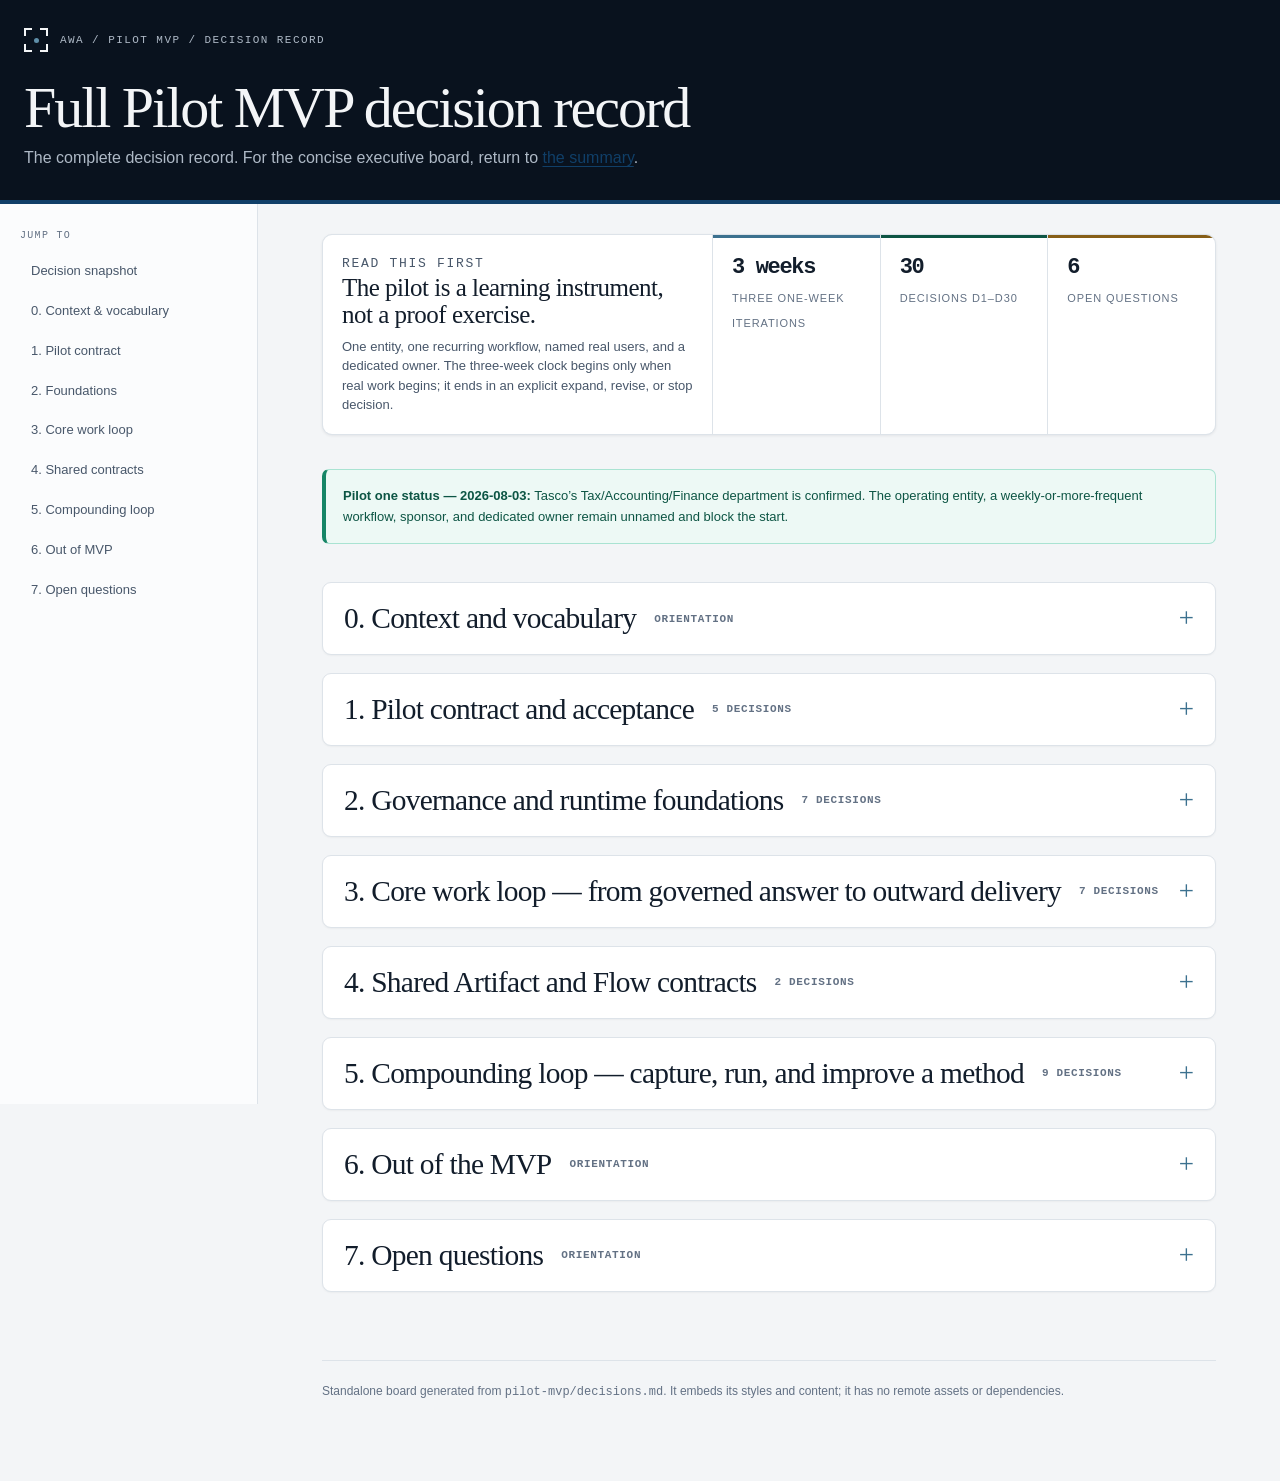
==== site/full-record.html @ fe796fd8 "docs(pilot-mvp): add executive decision board" ====
<!doctype html>
<html lang="en">
<head>
<meta charset="utf-8">
<meta name="viewport" content="width=device-width, initial-scale=1">
<meta name="description" content="Full AWA Pilot MVP decision record.">
<title>AWA — Full Pilot MVP decision record</title>
<style>
:root {
  --ink-25:#fbfcfd; --ink-50:#f3f5f7; --ink-100:#e9edf1; --ink-150:#dde3e9;
  --ink-300:#aeb9c6; --ink-400:#8391a2; --ink-500:#637184; --ink-600:#48576a;
  --ink-700:#334255; --ink-800:#202d3d; --ink-900:#121d2b; --ink-950:#09121e;
  --brand-700:#103f68; --brand-900:#082641; --iris-100:#dce8ef; --iris-500:#3c718f;
  --jade-50:#edf9f5; --jade-200:#a9e3d2; --jade-700:#0d5544;
  --gold-100:#f8ecc9; --gold-600:#875f18;
  --paper:#fff; --paper-line:#dfe5eb;
  --sans: Inter,-apple-system,BlinkMacSystemFont,"Segoe UI",Roboto,sans-serif;
  --serif: Newsreader,Georgia,serif; --mono:"IBM Plex Mono",ui-monospace,Menlo,monospace;
}
* { box-sizing:border-box; }
html { scroll-behavior:smooth; background:var(--ink-50); }
body { margin:0; color:var(--ink-800); background:var(--ink-50); font:15px/1.68 var(--sans); }
a { color:var(--brand-700); text-underline-offset:3px; }
a:focus-visible, summary:focus-visible { outline:3px solid var(--iris-500); outline-offset:3px; border-radius:3px; }
.shell { min-height:100vh; }
.masthead { background:var(--ink-950); color:var(--ink-50); padding:28px max(24px, calc((100vw - 1360px)/2)); border-bottom:4px solid var(--brand-700); }
.brandline { display:flex; align-items:center; gap:12px; color:var(--ink-300); font:11px/1 var(--mono); letter-spacing:.13em; text-transform:uppercase; }
.perimeter { width:24px; height:24px; position:relative; flex:none; background:linear-gradient(var(--ink-50),var(--ink-50)) 0 0/8px 2px no-repeat,linear-gradient(var(--ink-50),var(--ink-50)) 0 0/2px 8px no-repeat,linear-gradient(var(--ink-50),var(--ink-50)) 100% 0/8px 2px no-repeat,linear-gradient(var(--ink-50),var(--ink-50)) 100% 0/2px 8px no-repeat,linear-gradient(var(--ink-50),var(--ink-50)) 0 100%/8px 2px no-repeat,linear-gradient(var(--ink-50),var(--ink-50)) 0 100%/2px 8px no-repeat,linear-gradient(var(--ink-50),var(--ink-50)) 100% 100%/8px 2px no-repeat,linear-gradient(var(--ink-50),var(--ink-50)) 100% 100%/2px 8px no-repeat; }
.perimeter::after { content:""; position:absolute; width:5px; height:5px; border-radius:50%; background:#5f8fa9; left:9.5px; top:9.5px; }
.masthead h1 { max-width:900px; margin:26px 0 8px; font:400 clamp(32px,5vw,58px)/1.02 var(--serif); letter-spacing:-.035em; }
.masthead p { max-width:770px; margin:0; color:var(--ink-300); font-size:16px; }
.board { display:grid; grid-template-columns:258px minmax(0,1fr); max-width:1360px; margin:0 auto; }
.nav { position:sticky; top:0; align-self:start; height:100vh; overflow:auto; padding:25px 20px 40px; border-right:1px solid var(--ink-150); background:var(--ink-25); }
.nav-label, .eyebrow { margin:0 0 10px; color:var(--ink-500); font:10px/1.3 var(--mono); letter-spacing:.13em; text-transform:uppercase; }
.nav a { display:block; padding:8px 9px; margin:2px 0; border-left:2px solid transparent; color:var(--ink-600); font-size:13px; text-decoration:none; }
.nav a:hover { color:var(--brand-700); background:var(--iris-100); border-left-color:var(--iris-500); }
.content { min-width:0; padding:30px clamp(22px,5vw,72px) 80px; }
.snapshot { display:grid; grid-template-columns:1.4fr repeat(3,minmax(120px,.6fr)); gap:1px; margin:0 0 34px; overflow:hidden; border:1px solid var(--ink-150); background:var(--ink-150); border-radius:10px; box-shadow:0 1px 3px rgba(9,18,30,.07); }
.snapshot > div { min-width:0; padding:19px; background:var(--paper); }
.snapshot h2 { margin:0 0 8px; color:var(--ink-900); font:400 25px/1.1 var(--serif); letter-spacing:-.02em; }
.snapshot p { margin:0; font-size:13px; line-height:1.5; color:var(--ink-600); }
.metric { border-top:3px solid var(--iris-500); }
.metric:nth-child(3) { border-top-color:var(--jade-700); }
.metric:nth-child(4) { border-top-color:var(--gold-600); }
.metric strong { display:block; margin-bottom:5px; color:var(--ink-900); font:600 22px/1 var(--mono); letter-spacing:-.06em; }
.metric span { font-size:11px; color:var(--ink-500); text-transform:uppercase; letter-spacing:.08em; }
.notice { margin:0 0 38px; padding:15px 17px; border:1px solid var(--jade-200); border-left:4px solid #168566; border-radius:7px; background:var(--jade-50); color:var(--jade-700); font-size:13px; }
.notice strong { font-weight:700; }
.source { max-width:1000px; }
.source > h1 { display:none; }
.source h2 { scroll-margin-top:24px; margin:58px 0 20px; padding-bottom:10px; border-bottom:1px solid var(--ink-150); color:var(--ink-900); font:400 clamp(26px,3.2vw,38px)/1.12 var(--serif); letter-spacing:-.025em; }
.record-section { margin:18px 0; border:1px solid var(--ink-150); border-radius:9px; background:var(--paper); box-shadow:0 1px 2px rgba(9,18,30,.04); }
.record-section > summary { display:flex; align-items:center; gap:18px; padding:19px 21px; cursor:pointer; list-style:none; }
.record-section > summary::-webkit-details-marker { display:none; }
.record-section > summary::after { content:'+'; margin-left:auto; color:var(--iris-500); font:400 27px/1 var(--serif); }
.record-section[open] > summary { border-bottom:1px solid var(--ink-150); background:var(--ink-50); }
.record-section[open] > summary::after { content:'−'; }
.record-section > summary h2 { margin:0; padding:0; border:0; font-size:clamp(22px,2.3vw,30px); }
.section-count { flex:none; color:var(--ink-500); font:600 11px/1.3 var(--mono); letter-spacing:.06em; text-transform:uppercase; }
.record-section-body { padding:0 22px 26px; }
.source h3 { scroll-margin-top:24px; margin:42px 0 13px; color:var(--ink-900); font:600 19px/1.27 var(--sans); letter-spacing:-.015em; }
.source h4 { margin:30px 0 10px; color:var(--ink-700); font:600 15px/1.3 var(--sans); }
.source p { max-width:82ch; margin:0 0 17px; }
.source strong { color:var(--ink-900); }
.source em { color:var(--ink-600); }
.source ul, .source ol { max-width:84ch; margin:0 0 20px; padding-left:25px; }
.source li { margin:7px 0; padding-left:3px; }
.source blockquote { max-width:82ch; margin:22px 0; padding:3px 0 3px 19px; border-left:3px solid var(--iris-500); color:var(--ink-600); }
.table-wrap { overflow-x:auto; margin:24px 0 28px; border:1px solid var(--paper-line); border-radius:8px; background:var(--paper); box-shadow:0 1px 2px rgba(9,18,30,.05); }
table { width:100%; min-width:620px; border-collapse:collapse; font-size:13px; line-height:1.45; }
th, td { padding:11px 13px; vertical-align:top; text-align:left; border-bottom:1px solid var(--ink-150); }
th { position:sticky; top:0; background:var(--ink-50); color:var(--ink-700); font:600 10px/1.3 var(--mono); letter-spacing:.06em; text-transform:uppercase; }
tr:last-child td { border-bottom:0; }
td:first-child { color:var(--ink-900); font-weight:600; }
hr { border:0; border-top:1px solid var(--ink-150); margin:42px 0; }
.source code { padding:.1em .32em; border-radius:3px; background:var(--ink-100); color:var(--ink-800); font:.88em var(--mono); }
.source pre { overflow:auto; padding:14px; border-radius:7px; background:var(--ink-900); color:var(--ink-50); }
.source pre code { padding:0; background:transparent; color:inherit; }
footer { max-width:1000px; margin-top:68px; padding-top:20px; border-top:1px solid var(--ink-150); color:var(--ink-500); font-size:12px; }
@media (max-width: 900px) { .board { display:block; } .nav { position:static; height:auto; padding:16px max(22px,5vw); border-right:0; border-bottom:1px solid var(--ink-150); display:flex; overflow-x:auto; gap:4px; } .nav-label { display:none; } .nav a { white-space:nowrap; flex:none; border-left:0; border-bottom:2px solid transparent; } .nav a:hover { border-left-color:transparent; border-bottom-color:var(--iris-500); } .snapshot { grid-template-columns:1fr 1fr; } .snapshot > div:first-child { grid-column:1/-1; } }
@media (max-width: 560px) { body { font-size:14px; } .masthead { padding-top:20px; padding-bottom:24px; } .masthead p { font-size:14px; } .content { padding-top:22px; } .snapshot { display:block; } .snapshot > div { border-bottom:1px solid var(--ink-150); } .snapshot > div:last-child { border-bottom:0; } table { font-size:12px; } th,td { padding:9px 10px; } }
@media print { body { background:#fff; } .masthead { background:#fff; color:var(--ink-900); border-bottom:1px solid var(--ink-300); } .masthead p,.brandline { color:var(--ink-600); } .perimeter { filter:invert(1); } .nav { display:none; } .board { display:block; } .content { padding:20px 0; } .snapshot { break-inside:avoid; } .record-section { border:0; box-shadow:none; } .record-section > summary { padding:0; } .record-section > summary::after { display:none; } .record-section-body { padding:0; } .source h2 { break-after:avoid; } .source h3 { break-after:avoid; } .table-wrap { overflow:visible; } }
</style>
</head>
<body>
<div class="shell">
<header class="masthead">
  <div class="brandline"><span class="perimeter" aria-hidden="true"></span> AWA / pilot MVP / decision record</div>
  <h1>Full Pilot MVP decision record</h1>
  <p>The complete decision record. For the concise executive board, return to <a href="index.html">the summary</a>.</p>
</header>
<div class="board">
<nav class="nav" aria-label="Decision record sections">
  <p class="nav-label">Jump to</p>
  <a href="#snapshot">Decision snapshot</a>
  <a href="#0-context-and-vocabulary">0. Context &amp; vocabulary</a>
  <a href="#1-pilot-contract-and-acceptance">1. Pilot contract</a>
  <a href="#2-governance-and-runtime-foundations">2. Foundations</a>
  <a href="#3-core-work-loop--from-governed-answer-to-outward-delivery">3. Core work loop</a>
  <a href="#4-shared-artifact-and-flow-contracts">4. Shared contracts</a>
  <a href="#5-compounding-loop--capture-run-and-improve-a-method">5. Compounding loop</a>
  <a href="#6-out-of-the-mvp">6. Out of MVP</a>
  <a href="#7-open-questions">7. Open questions</a>
</nav>
<main class="content">
  <section id="snapshot" aria-labelledby="snapshot-title">
    <div class="snapshot">
      <div><p class="eyebrow">Read this first</p><h2 id="snapshot-title">The pilot is a learning instrument, not a proof exercise.</h2><p>One entity, one recurring workflow, named real users, and a dedicated owner. The three-week clock begins only when real work begins; it ends in an explicit expand, revise, or stop decision.</p></div>
      <div class="metric"><strong>3 weeks</strong><span>Three one-week iterations</span></div>
      <div class="metric"><strong>30</strong><span>Decisions D1–D30</span></div>
      <div class="metric"><strong>6</strong><span>Open questions</span></div>
    </div>
    <aside class="notice"><strong>Pilot one status — 2026-08-03:</strong> Tasco’s Tax/Accounting/Finance department is confirmed. The operating entity, a weekly-or-more-frequent workflow, sponsor, and dedicated owner remain unnamed and block the start.</aside>
  </section>
  <article class="source">
<h1 id="pilot-mvp--decisions">Pilot MVP — decisions</h1>
<h2 id="0-context-and-vocabulary">0. Context and vocabulary</h2>
<h3 id="01-context">0.1 Context</h3>
<p><strong>Document role.</strong> The single authority for AWA's pilot MVP: what was chosen, why, and what is still open. Specs, user stories, and prospect-facing material are written from it; it cites nothing outside itself. A spec that contradicts a decision is wrong, and a decision the team stops following is edited rather than left standing.</p>
<p><strong>Decision order.</strong> Decisions run from broad pilot constraints toward downstream product choices, and earlier ones generally constrain later ones. Numbering does not make any active decision optional or resolve a conflict. Decisions state behaviour, not implementation. This is a decision record, not a delivery plan.</p>
<p><strong>Standing constraint.</strong> Pilot one is confirmed as of 2026-08-03: Tasco, in the Tax/Accounting/Finance department. Pilots two and three are not. Every decision here must still hold <strong>regardless of which pilot lands</strong>, so a choice that only makes sense for one sponsor does not belong. Where pilot one's confirmed shape now bears on a decision, that decision records it under a dated <strong>Pilot one</strong> note and says what remains unnamed. Three things are unnamed and block the start: the operating entity inside Tasco (D8), the workflow (D2), and the sponsor and dedicated owner.</p>
<p><strong>Business context.</strong> A company's know-how layer is the accumulated method that makes a recurring job come out right, and it leaves when the person leaves. AWA captures that method inside the customer's own governed material and keeps it theirs. This is not a data-residency product. Retrieval is the lower bar to clear; captured flows are the ongoing objective. A pilot that proves retrieval but captures no method has demonstrated a search box.</p>
<p><strong>Engineering context.</strong> The pilot MVP is a <strong>rebuild</strong>. The current FastAPI application stays as the stable demo surface for sales, and what exists in it is neither a constraint on these decisions nor a credit against them: present there does not make it done here, absent there does not make it expensive here.</p>
<p><strong>Why rebuild rather than increment.</strong> The repository state behind the demo is too disordered to serve as the source of truth for delivery, and the demo showed a roughly seventy-second unexplained pause, application and database both awake, that was never diagnosed. Neither argues against building a governed, concurrent, multi-user system. Both argue against building it on a foundation nobody can reason about.</p>
<p><strong>How the pieces relate.</strong></p>
<ul>
<li>A pilot is the smallest thing that produces a real decision: one entity, one recurring workflow, one dedicated owner. Deliberately not a group-wide rollout.</li>
<li>Access provisioning, sandbox setup, and corpus loading are <strong>pre-pilot</strong>. The clock starts when a real user does real work, not when the environment is ready.</li>
<li>Demo and pilot run the same product. There is no customer-specific build, so what a pilot user asks for decides the roadmap rather than forking the code.</li>
<li>A pilot's evidence is what the users did and said, not a screenshot, a test pass, or a delivery tally.</li>
<li>At most three early pilots at once: two in Vietnam, ideally one elsewhere in Southeast Asia. The three-person team stays directly involved in each, so the cap is attention, not demand.</li>
</ul>
<h3 id="02-vocabulary">0.2 Vocabulary</h3>
<p>These entries fix the words and the boundaries between them. Where a term has a decision of its own, the decision carries the detail and is cited here rather than restated.</p>
<p><strong>Pilot</strong>: A bounded engagement in which named real users at a customer do their <strong>own recurring work</strong> on <strong>their own documents</strong> and return structured feedback. It begins only when all four entry conditions hold at once, and ends on a stated date with an explicit expand, revise, or stop decision. A pilot is a learning instrument first: it establishes how these users actually work, which capabilities matter, and whether the partner is worth continuing with. Producing a favourable result is not its purpose. <em>Avoid</em>: trial, proof of concept, evaluation, rollout, deployment, engagement</p>
<p><strong>Demo</strong>: Anything shown over a seeded synthetic corpus with pre-assigned classifications and prepared personas, whether presented live, recorded as video, or clicked through. A demo proves implemented behaviour. It cannot establish adoption, task completion, or fitness, because none of its data, users, or work is real. <em>Avoid</em>: live pilot, pilot demo, mini-pilot, trial run</p>
<p><strong>The four entry conditions</strong>: The gates that separate a demo from a pilot. Each is binary, and a pilot that is missing one is a demo being called a pilot.</p>
<ol type="1">
<li><strong>Real users</strong> — named individuals who already do the work, not evaluators, not IT, not a procurement committee.</li>
<li><strong>Real documents</strong> — the customer's own material. Curated and read-only still counts as real. Synthetic does not.</li>
<li><strong>Real work</strong> — a job the user was already going to do this week and is accountable for, not an exercise invented to test the product.</li>
<li><strong>A feedback loop</strong> — an agreed channel and cadence by which what the users do returns to the team and changes the product. <em>Avoid</em>: treating access provisioning, a sandbox, or a signed document as the start of the pilot</li>
</ol>
<p><strong>Dedicated owner</strong>: One named person at the customer who is our interface for the pilot and coordinates their side. The pilot does not start without one. Whatever internal authority they need to approve documents, users, and deployment is theirs to arrange, and is not modelled in the product. <em>Avoid</em>: an assumed remit, a contact who cannot convene the users, authority inferred from a title</p>
<p><strong>Exit decision</strong>: A stated expand, revise, or stop decision made on the pilot's final day, on the evidence the pilot produced. The end date is fixed before the start date. A pilot without a scheduled exit decision becomes an indefinite evaluation. <em>Avoid</em>: rolling engagement, open-ended evaluation, extension by default, "let's see how it goes"</p>
<p><strong>Baseline</strong>: Three to five completed real examples of the chosen workflow, reviewed before the pilot starts. It exists so improvement is measured against what the team actually did last month, rather than against an estimate made after the fact. <em>Avoid</em>: a projected saving, a business case, a benchmark, a stated return</p>
<p><strong>Iteration</strong>: One of the three one-week cycles inside the fixed three-week pilot window: real use, then feedback collection, then a product change shipped into the live pilot. The product inside it is expected to change (D1). <em>Avoid</em>: sprint, phase, milestone, release train</p>
<p><strong>Pre-pilot onboarding</strong>: Everything AWA does before the clock starts: user interviews, corpus collection, document ingestion, and permission scoping. It is operated by the AWA team by hand, not by the customer through a console. It is deliberately unscalable, and it exists so the first pilot users never meet an administrator surface (D6). <em>Avoid</em>: setup phase, implementation, configuration, self-service onboarding</p>
<p><strong>Artifact</strong>: A document the product produced and one user owns: promoted from a chat answer or produced by a Flow run, then edited directly. It is the unit shared, exported, and delivered. Its editing, sharing, and versioning contracts are D15, D20, and D21. <em>Avoid</em>: output, deliverable, report, file, document</p>
<p><strong>Flow</strong>: A saved method created from a chat session that already produced acceptable work. The user improves it by attaching instructions to fixed phases rather than authoring a workflow. It runs in the background, re-retrieves against the invoker's current access on every run, and produces an Artifact (D23, D24, D28). <em>Avoid</em>: workflow, automation, template, pipeline, playbook</p>
<p><strong>Phase spine</strong>: The four phases every run renders as: Gather, Reason, Produce, Check. They are fixed by the product and identical for every Flow. The sub-actions inside a phase vary run to run and are display only. Instructions attach to phases, never to sub-actions (D25). <em>Avoid</em>: step, node, stage, task, DAG</p>
<p><strong>Personal space</strong>: A per-user area where a pilot user keeps documents they brought themselves. It is the one place in the product where a user adds material without an administrator or assigns a classification, and its contents are owner-only and unshareable (D7). Artifacts do not live here: personal is a document classification, and an Artifact is a separate object with its own lifecycle. <em>Avoid</em>: private folder, my drive, workspace, sandbox, personal knowledge base</p>
<p><strong>Outward delivery</strong>: Taking a finished Artifact out of AWA to a recipient who is not an AWA user. AWA renders a file and the user delivers it (D13). It exists because the output of a real recurring job is owed to somebody outside the pilot cohort, and a user who cannot send it will screenshot it. It is in pilot scope and was explicitly <strong>not</strong> in demo scope. <strong>Export</strong> is the narrower word for the act AWA performs and records: rendering the file, and the record naming user, Artifact, version, time, and source classifications (D4, D13). Outward delivery is the whole move, including the part AWA cannot see. <em>Avoid</em>: download, sync, integration, publish</p>
<p><strong>Rendered citation</strong>: What an inline citation becomes when it leaves AWA and can no longer be clicked: the marker stays beside the claim and a source list names each document and its printed locator (D18). A live link back into AWA is not an option, because the recipient has no account and a dead link reads worse than no link. <em>Avoid</em>: link back to AWA, "see AWA for sources", footnote-free export, source-count summary</p>
<p><strong>AWA-operated permission scoping</strong>: AWA interviews users, collects and ingests the corpus, and proposes each document's classification and owning department for pilots one through three; the customer approves the per-document proposal before first sign-in (D6). This keeps onboarding from waiting on a customer-authored policy while leaving the consequence of a wrong entitlement with an explicit customer-approved decision. <em>Avoid</em>: inherited permissions, mirrored file-share ACLs, customer-authored policy (not yet true), self-serve classification</p>
<h2 id="1-pilot-contract-and-acceptance">1. Pilot contract and acceptance</h2>
<h3 id="d1-fixed-three-week-window-three-one-week-iterations-mutable-product">D1. Fixed three-week window, three one-week iterations, mutable product</h3>
<p>The window and the exit decision are fixed before the start. The product inside the window is not. Each week is real use, then feedback, then a shipped change.</p>
<p><strong>Why:</strong> A fixed end date is what forces a decision. A frozen product wastes the only thing a first pilot uniquely produces, which is watching a real user hit a wall while there is still time to fix it. Three iterations rather than two gives a change shipped in week one a chance to be judged in week three.</p>
<p><strong>Consequences, each of which is a day-one requirement:</strong></p>
<ul>
<li>Deployment must not disrupt a live user. No data loss, no forced re-login, no broken in-flight Artifact or Flow. We ship into a live pilot at least twice.</li>
<li>Work created in week one must still open in week three, across schema changes.</li>
<li>The baseline is captured before the clock starts. A mutable product makes it impossible to reconstruct afterwards what a user was reacting to.</li>
<li>What an Artifact is, what a Flow is, and what a citation points at are frozen for the window. How they look and how well they work are not. Changing the contract mid-pilot invalidates the user's accumulated work and the pilot's own evidence.</li>
</ul>
<h3 id="d2-the-chosen-workflow-must-run-weekly-or-more-often">D2. The chosen workflow must run weekly or more often</h3>
<p>The window can only observe what completes inside it. Three one-week iterations observe three cycles of a weekly job and zero complete cycles of a monthly or quarterly one. This is a selection rule that binds before a customer is named, so it belongs to the pilot definition rather than to any customer.</p>
<p><strong>Consequence:</strong> The worked examples used so far are a quarterly revenue snapshot and a quarterly variance summary. Neither can be the pilot workflow. Candidate qualification must ask for cadence early, and a prospect whose only recurring pain is quarterly is not a first pilot.</p>
<p><strong>Pilot one (2026-08-03).</strong> The department is confirmed and the workflow is not. Choosing one that runs weekly or more often is a blocking pre-pilot item, and it is the live risk in a Tax/Accounting/Finance department, where the headline cycles are monthly close and quarterly filing. Either completes zero times inside a three-week window. Weekly candidates worth testing first are a cash position, an AR or AP aging review, and a payment run. If no weekly workflow exists in this department, the choice is a different workflow or a different first cohort, not a longer window (D1).</p>
<h3 id="d3-the-cohort-is-hierarchical-one-executive-over-at-least-two-peer-units-each-with-a-manager-and-workers">D3. The cohort is hierarchical: one executive over at least two peer units, each with a manager and workers</h3>
<p>Everyone in the cohort does real work, so everyone is a producer. The executive sees activity and shared or exported Flows and Artifacts across the whole cohort, but never private drafts or personal uploads. A manager has the same oversight only within their own unit. Two peer units is the minimum, not a target (D9).</p>
<p><strong>Pilot one (2026-08-03).</strong> The cohort sits inside one department, Tax/Accounting/Finance, which contains three teams. Those teams are the peer units, so the product's departmental axis binds on a team here rather than on the department above them (D10). The intended size is roughly nine to ten people: one executive, plus a manager and two or three workers per team. The exact roster, and which person holds the executive level, are fixed during pre-pilot onboarding (D6).</p>
<p><strong>Why the cohort is hierarchical rather than flat:</strong></p>
<ul>
<li><strong>More than one peer unit is load-bearing.</strong> A single-unit cohort gives everyone identical entitlement. No perimeter ever differs between two people, no query resolves differently, and the pilot produces zero evidence about the differentiator. Three teams make the permission boundary an observed fact rather than an untested configuration.</li>
<li><strong>Hierarchy is the actual argument.</strong> The pitch is that long governance chains turn a question into a queue. A cohort with an executive, managers, and workers is the structure that claim is about.</li>
<li><strong>The cohort contains its own readers.</strong> Every loop ends with someone else reading the output. Managers and the executive receive as well as produce, so that half of the loop is real rather than simulated.</li>
<li><strong>The executive is the exit decision.</strong> A sponsor who watched it work firsthand decides on evidence rather than on a report about evidence.</li>
</ul>
<p><strong>Costs to accept, not overlook:</strong> interviewing every producer during each of the three one-week iterations is roughly five hours plus synthesis every week for a three-person team. AWA also hand-onboards every person and their documents before the pilot. Two or three workers per unit rather than four is what keeps this tight (D1, D6).</p>
<p><strong>Actors for user stories:</strong> the product models workers, managers, and executives as the cohort's three levels. Their level and department determine retrieval and oversight scope (D10).</p>
<h3 id="d4-the-exit-decision-rests-on-task-completion-effort-to-export-as-a-trend-and-disclosure-incidents">D4. The exit decision rests on task completion, effort-to-export as a trend, and disclosure incidents</h3>
<p><strong>Task completion is the primary measure.</strong> Did the user finish their real recurring job inside AWA? Binary, per cycle, per person, and unambiguous. One observation per producer per cycle, so a cohort of nine or ten over three cycles yields twenty-seven to thirty observations (D3).</p>
<p><strong>Effort-to-export is the quality measure, and it is read as a trend.</strong> Time invested in chat and in correcting a Flow is expected and healthy. What must shrink is the work between generation and sending: manual editing and rerunning. The product can turn one user correction into a candidate phase instruction, but adopts it only after the user confirms it (D27). If that capture works, cycle one shows heavy editing while the user teaches the Flow and cycle three shows almost none. The criterion is whether that time declines across cycles one, two, and three. Flat means a one-shot generator; declining is the compounding claim, measured. Averaging across the window hides the only thing worth seeing.</p>
<p><strong>Export is the satisfaction signal.</strong> A costly, voluntary act in which the user puts their name on the output and sends it outside the cohort. It beats any survey question. Counted per completed cycle rather than raw, since job frequency varies by person and work that legitimately stays inside the cohort never exports.</p>
<p><strong>A wrong disclosure is raised and debugged, not an automatic stop.</strong> Any instance where a user saw material their perimeter should not have returned is investigated immediately, its cause identified, and the finding carried into the exit decision. It ranks engineering priority above everything else. A scoping error in the classification that AWA proposed and the customer approved, and an enforcement failure against that approved classification, are different findings. Only the second is evidence about the product's authorization behavior (D6). A disclosure is only detectable if a human notices and has somewhere to say so, so the product owes users a way to report one. Without that channel, zero disclosures is the absence of evidence rather than evidence.</p>
<p><strong>Two distinctions the raw numbers get wrong:</strong></p>
<ul>
<li>A rerun <em>after an instruction was attached</em> is the product learning. A rerun with <strong>no change</strong> is the user hoping for better luck, and only that second kind is a failure signal.</li>
<li>Editing because the output was wrong is a failure. Editing to add judgement only the human holds is correct behaviour. Driving edits to zero would mean replacing judgement rather than supporting it.</li>
</ul>
<p><strong>Not measured: a time-saving percentage.</strong> Self-reported timings over three cycles against a mutable product with an observed cohort are noise dressed as data, and a soft number a CFO can challenge makes everything beside it look soft. What the pilot produces is a decision with evidence behind it, not a business case. The baseline supports a qualitative comparison, not a percentage.</p>
<p><strong>What these measures require the product to record:</strong> Artifact content at generation and at export, so the two can be diffed; timestamps for generation, each edit session, and export; which Flow version ran and whether its instructions changed since the previous run; an export that is distinguishable from a share; and an export record naming the user, Artifact and version, time, and source classifications (D13).</p>
<h3 id="d5-two-stacked-loops-the-core-work-loop-must-clear-the-compounding-loop-must-work-at-least-partially">D5. Two stacked loops: the core work loop must clear; the compounding loop must work at least partially</h3>
<p><strong>The core work loop:</strong> ask in chat, get a cited answer, promote it to an Artifact, edit it, export it. No Flow involved. A user can complete their whole weekly job this way on day one. This is the lower bar and it has to be cleared.</p>
<p>The core work loop's day-one acceptance bar includes permission-governed retrieval rather than treating authorization as a feature layered on later. Permission handling is both the differentiator and the enterprise adoption gate, so strong retrieval without working authorization cannot support enterprise work at all. Every retrieval must apply the user's level and department against the document's classification and owning department; that matrix is not tradeable (D10).</p>
<p><strong>The compounding loop:</strong> notice the repetition, save that chat as a Flow, run it in the background, attach instructions where it was wrong, get a better run next time. It must work at least partially within the window.</p>
<p><strong>Why the core work loop must precede the compounding loop:</strong> nobody saves a method before doing the job once and having it work. A Flow can be created only from a chat session that already produced acceptable work, so the working chat session is a precondition for the entire compounding loop (D28).</p>
<p><strong>Why the loop order matches the evidence design:</strong> the pilot measures whether editing and rerunning between Artifact generation and outward delivery decline across three cycles (D4). Cycle one is expected to be mostly the core work loop, with heavy editing. Cycle two is where a Flow gets saved. By cycle three the Flow carries most of it and editing drops. The declining curve <em>is</em> the user moving from the core work loop into the compounding loop. A shaky core work loop means cycle one fails and there is never a cycle three.</p>
<p>Build the core work loop before the compounding loop.</p>
<h2 id="2-governance-and-runtime-foundations">2. Governance and runtime foundations</h2>
<h3 id="d6-awa-operates-ingestion-and-permission-scoping-by-hand-during-pre-pilot-onboarding">D6. AWA operates ingestion and permission scoping by hand during pre-pilot onboarding</h3>
<p>Users are interviewed first, then onboarded manually. The AWA team collects the corpus, ingests it, and proposes classification and department attribution. The customer approves the proposal before the first sign-in.</p>
<p><strong>Why:</strong> AWA-operated ingestion and permission scoping removes the largest onboarding blocker, which is a customer writing a classification policy before they have seen any value. Manual onboarding also lets the team learn what the classification rules need to be, which cannot be learned from a synthetic corpus.</p>
<p><strong>Consequences:</strong></p>
<ul>
<li>No customer-facing administrator console is required in the pilot MVP. Ingestion and classification are operated by the AWA team through internal means the pilot users never see.</li>
<li><strong>Approval is a checkable artifact.</strong> The customer signs off a per-document classification and owning-department list before the first sign-in. AWA proposes, the customer approves, and a wrong entitlement is then traceable to an approved decision rather than to an AWA guess. It costs onboarding time, and it makes a reported disclosure traceable to either approved scoping or product enforcement rather than leaving its cause to argument (D4).</li>
<li><strong>The customer-authorship differentiator is not live in pilots one through three.</strong> AWA's stated differentiator is entitling on a classification the customer authors, inheriting nothing. Here AWA authors it. The differentiator stays true of the product and is not true of these pilots. Do not present AWA-operated scoping as the permanent operating model, and do not claim customer authorship as a live differentiator until a customer has authored one.</li>
<li>AWA-operated ingestion and classification does not scale past pilot three, and that is accepted rather than overlooked.</li>
</ul>
<h3 id="d7-a-user-may-upload-documents-into-a-personal-space-and-nowhere-else">D7. A user may upload documents into a personal space, and nowhere else</h3>
<p>Uploaded documents are retrievable only by the uploader. They never enter the shared perimeter, and the user never assigns a classification.</p>
<p><strong>Why:</strong> The recurring job usually involves a file the user has in hand that is not in the curated corpus. Without it the pilot measures half a loop and cannot explain why. Letting a user publish into the shared corpus would reverse AWA-operated, customer-approved permission scoping and put entitlement authorship back in the uploader's hands (D6).</p>
<p><strong>Consequences:</strong></p>
<ul>
<li>Personal is a distinct classification. Material carrying it is retrievable by its owner alone and is never eligible for the administrator ingestion path.</li>
<li><strong>A personal document cannot be shared.</strong> Owner-alone access is absolute, and no role or level reaches it. The user may instead share an <em>Artifact</em> derived from that material with a named person, granting view or edit while leaving comment and copy available (D17, D20). Sharing the source would let the uploader make a classification decision, which AWA-operated scoping exists to prevent (D6).</li>
<li>File format support becomes a real requirement: native-text PDF, DOCX, XLSX, TXT and Markdown.</li>
<li><strong>No OCR of scanned documents at MVP.</strong> Scanned material is identified and excluded during pre-pilot onboarding, where it can be seen coming, rather than failing in front of a user in week two. The honest position is that the gap is ingesting Vietnamese paperwork, not understanding Vietnamese.</li>
</ul>
<h3 id="d8-one-deployment-and-one-database-per-pilot-customer">D8. One deployment and one database per pilot customer</h3>
<p>Isolation is an infrastructure property, not a code property. Up to three concurrent pilots means up to three instances of the same image.</p>
<p><strong>Why:</strong> Isolating each customer in a separate deployment and database gives a security reviewer a one-sentence answer instead of an audit of every query, and makes per-customer deployment location literally true rather than a claim to walk back. The infrastructure boundary also subtracts a whole category of requirement from the MVP: no org-scoping on every query, no cross-tenant leak tests, no tenant-aware caching. The prior build modelled tenant separation in code and never ran it with more than one tenant; designed and unproven is not working, and an infrastructure boundary needs no proof.</p>
<p><strong>Consequences:</strong></p>
<ul>
<li>The organization identifier stays in the model even though it is not the isolation boundary. Threading tenancy in afterwards is the expensive version, and a customer with two entities in one deployment will need it.</li>
<li>A deploy script must reach every live instance because the mutable three-week pilot ships at least two changes without disrupting users or their work (D1).</li>
<li><strong>One shared product does not mean one shared deployment.</strong> The scale argument is that there is no customer-specific <em>version</em>. Same image, same interface, different instance. Expect this to be conflated and state it explicitly in prospect-facing material.</li>
<li><strong>A stated limit.</strong> One entity per deployment means the pilot demonstrates the departmental and level axes of governance, not the multi-entity one. Do not claim pilot evidence for the group-wide story. Pilot one is confirmed with Tasco, but the operating entity inside Tasco is not yet named, and naming it is what fixes the deployment boundary (2026-08-03).</li>
</ul>
<p><strong>What any substrate has to carry.</strong> The host, database, model provider, and storage remain open, but the isolation and operating outcomes do not. Any substrate must provide a separate instance and database per customer, a deploy that reaches every live instance, sessions that survive that deploy, and a deployment region that can be named per customer. Per-customer location must remain a literal property rather than a claim to walk back.</p>
<h3 id="d9-oversight-sees-activity-and-shared-work-never-private-drafts-or-personal-uploads">D9. Oversight sees activity and shared work, never private drafts or personal uploads</h3>
<p>Whoever holds oversight can see who ran what and how often, every Artifact and Flow that was shared or exported, and the access and export record. Unshared drafts and personal-space uploads are not visible to anyone but their owner. <strong>Users are told this on day one.</strong></p>
<p>Oversight follows the role hierarchy: a manager sees activity and shared or exported work for their own department, while the executive sees the same information organization-wide. Neither level can see unshared drafts or personal uploads (D10).</p>
<p><strong>Why:</strong> The three things a sponsor needs in three weeks are whether anyone is using it, whether the output is any good, and whether anything is leaking. Activity answers the first, shared work the second, the export record the third. None of them requires reading a half-finished draft.</p>
<p><strong>Why the exclusion is not squeamishness:</strong> personal space lets a user bring a working file without assigning a classification, while keeping that source owner-only and unshareable (D7). If an executive reads that space, the personal space is a lie, users keep the messy file on their desktop, half the job happens outside AWA, and the pilot loses the observation it exists for. People do not experiment honestly under observation, and a pilot is a learning instrument first.</p>
<p><strong>Why AWA states the boundary rather than leaving it implicit:</strong> discovering covert observation in week two ends the pilot's credibility and probably the relationship. It is a scripted disclosure during manual pre-pilot onboarding, not a product surface (D6).</p>
<h3 id="d10-three-roles-worker-manager-executive-oversight-scope-widens-with-level">D10. Three roles: worker, manager, executive. Oversight scope widens with level</h3>
<p>Every user carries a <strong>department</strong>. Their <strong>role</strong> determines two things and nothing else: how far their view of other people's shared work reaches, and whether they may read restricted material.</p>
<p><strong>Entitlement is a matrix, not a ladder.</strong> A document carries a <strong>classification</strong> and an <strong>owning department</strong>. A user carries a <strong>level</strong> and a <strong>department</strong>. Access is the intersection of the two.</p>
<p><strong>"Department" is the product's name for the customer's smallest owning unit, whatever the customer calls it.</strong> At pilot one that unit is a team inside the Tax/Accounting/Finance department, so the three teams are three departments in the product's sense (D3). The product term and the matrix below do not change; what they bind to is set during pre-pilot scoping (D6). Expect this to be conflated in a customer conversation, where "department" means the level above.</p>
<p>Five classifications. Three of them map onto the three levels, with public sitting underneath as an ungated floor and personal sitting outside the matrix as an owner-only, unshareable classification (D7):</p>
<table>
<thead>
<tr>
<th>Classification</th>
<th>Department scoped</th>
<th>Level required</th>
</tr>
</thead>
<tbody>
<tr>
<td><strong>Public</strong></td>
<td>No</td>
<td>None. Every authenticated user</td>
</tr>
<tr>
<td><strong>Internal</strong></td>
<td><strong>Yes</strong></td>
<td>Worker</td>
</tr>
<tr>
<td><strong>Confidential</strong></td>
<td>Yes</td>
<td>Manager</td>
</tr>
<tr>
<td><strong>Restricted</strong></td>
<td>No, organization-wide</td>
<td>Executive</td>
</tr>
<tr>
<td><strong>Personal</strong></td>
<td>n/a</td>
<td>Owner alone; never shareable</td>
</tr>
</tbody>
</table>
<p>Worked through with two peer departments:</p>
<table>
<thead>
<tr>
<th>Document</th>
<th style="text-align: center;">Fin worker</th>
<th style="text-align: center;">Fin manager</th>
<th style="text-align: center;">Ops worker</th>
<th style="text-align: center;">Ops manager</th>
<th style="text-align: center;">Executive</th>
</tr>
</thead>
<tbody>
<tr>
<td>Public</td>
<td style="text-align: center;">✓</td>
<td style="text-align: center;">✓</td>
<td style="text-align: center;">✓</td>
<td style="text-align: center;">✓</td>
<td style="text-align: center;">✓</td>
</tr>
<tr>
<td>Finance internal</td>
<td style="text-align: center;">✓</td>
<td style="text-align: center;">✓</td>
<td style="text-align: center;">–</td>
<td style="text-align: center;">–</td>
<td style="text-align: center;">✓</td>
</tr>
<tr>
<td>Finance confidential</td>
<td style="text-align: center;">–</td>
<td style="text-align: center;">✓</td>
<td style="text-align: center;">–</td>
<td style="text-align: center;">–</td>
<td style="text-align: center;">✓</td>
</tr>
<tr>
<td>Operations internal</td>
<td style="text-align: center;">–</td>
<td style="text-align: center;">–</td>
<td style="text-align: center;">✓</td>
<td style="text-align: center;">✓</td>
<td style="text-align: center;">✓</td>
</tr>
<tr>
<td>Operations confidential</td>
<td style="text-align: center;">–</td>
<td style="text-align: center;">–</td>
<td style="text-align: center;">–</td>
<td style="text-align: center;">✓</td>
<td style="text-align: center;">✓</td>
</tr>
<tr>
<td>Restricted</td>
<td style="text-align: center;">–</td>
<td style="text-align: center;">–</td>
<td style="text-align: center;">–</td>
<td style="text-align: center;">–</td>
<td style="text-align: center;">✓</td>
</tr>
<tr>
<td>Personal</td>
<td style="text-align: center;">owner only</td>
<td style="text-align: center;">owner only</td>
<td style="text-align: center;">owner only</td>
<td style="text-align: center;">owner only</td>
<td style="text-align: center;">owner only</td>
</tr>
</tbody>
</table>
<p>Stated as a predicate, a user may read a document when any of the following holds:</p>
<ul>
<li>its classification is <strong>public</strong>;</li>
<li>its classification is <strong>internal</strong> and the user belongs to its owning department, at any level;</li>
<li>its classification is <strong>confidential</strong> and the user is a manager in its owning department;</li>
<li>its classification is <strong>restricted</strong> and the user is an executive;</li>
<li>its classification is <strong>personal</strong> and the user owns it, which no other clause overrides;</li>
<li>or the user is an <strong>executive</strong>, for any classification other than another person's personal material.</li>
</ul>
<p><strong>Levels are cumulative upward within a department.</strong> A Finance manager reads Finance internal as well as Finance confidential.</p>
<p><strong>One deliberate asymmetry.</strong> Department scoping binds at worker and manager level and dissolves at executive level. A Finance manager reads Finance confidential but not Operations confidential; an executive reads both. Without this, an executive sitting in an Executive Office department would read no other department's material at all, which would prevent the pilot's executive from exercising organization-wide oversight (D3).</p>
<p><strong>Two things this matrix is easy to state wrongly.</strong> Confidential sits with a department's <strong>management</strong>, not with every member of it. And cross-department reading happens only at public: internal is departmental, so no worker or manager reads another department's internal material at all.</p>
<p><strong>There is no per-user exception, and no escape hatch.</strong> Nothing sits on the side of the matrix. When a user needs a document the matrix does not reach, the answer is to look again at that document's classification during AWA-operated pre-pilot scoping, with the customer approving the change (D6). A document one person legitimately needs across the boundary is usually evidence that its classification is wrong, not evidence that an exception is needed. A per-user grant would paper over exactly the mistake the pilot is there to find, and it would turn a one-sentence security answer into an audit of who was excepted from what.</p>
<p><strong>Cost accepted:</strong> reclassifying widens access to everyone the new classification reaches, which is a blunter instrument than a grant. The customer approves that widening rather than AWA deciding it. If a real deployment needs per-person exceptions, the pilot will surface it.</p>
<p><strong>What Restricted is for, and what it will not show.</strong> A real organization has board-level material that sits above every department, and a customer will ask where it goes. Modelling it costs one row. But with one executive in a cohort this size, exactly one person can read it, so the pilot produces no evidence about it. Its presence in the matrix is an answer to a question, not a tested capability.</p>
<p><strong>Why two axes rather than one.</strong> Two colleagues in the same department at different levels get different answers to the same question, which is sharper evidence than cross-department alone, and the cohort's three teams test the horizontal axis as well (D3). Oversight is then one mechanism with three scopes: self, department, and organization, matching how the customer describes its own structure.</p>
<p><strong>Guard, and it matters.</strong> The manager role grants visibility and nothing else. A Flow has no approval gate, and the manager role must never become a place to reattach one (D22).</p>
<p>The <strong>AWA operator</strong> is backstage and is not a customer-facing role.</p>
<h3 id="d11-sign-in-is-a-magic-link-with-google-sign-in-as-an-accelerator">D11. Sign-in is a magic link, with Google sign-in as an accelerator</h3>
<p>The user enters their work email and receives a one-time link. Where the customer runs Google Workspace, one-click Google sign-in is offered as a faster path to the same place. There is no password. A sliding session extends on use, survives a deploy, and is long enough that an ordinary week never interrupts work while staying short enough to defend to a security reviewer. Explicit sign-out is always available.</p>
<p><strong>Why these two together are one auth system, not two:</strong> both resolve a verified email address into a session, so one user record is keyed on email with two ways to prove ownership. Magic link plus SAML would be two identity models; magic link plus Google is not.</p>
<p><strong>Why magic link is the floor:</strong> it works whatever mail provider the customer runs, and the customer's stack is unknown at the time this is built. Google sign-in only works on Workspace, but where it works it removes the email-deliverability risk entirely, which is magic link's one real weakness against Vietnamese corporate mail filters.</p>
<p><strong>Why no password:</strong> the security reviewer's first question is answered with "we store none, authentication is delegated to your corporate mailbox, which your own MFA already protects." That closes credential storage, password policy, and MFA in one sentence. It also matches the small, AWA-operated onboarding model rather than requiring customer self-service administration (D6): provisioning adds an address to the pilot allowlist and deprovisioning removes it.</p>
<p><strong>Consequences:</strong></p>
<ul>
<li><strong>Two layers of admission.</strong> The email domain is restricted to the customer's, and only provisioned addresses may sign in. Each customer has a separate deployment and database, so the allowlist is per-customer and small (D8).</li>
<li><strong>Sessions cannot live only in memory.</strong> The product ships changes during the live three-week pilot without forcing re-login, so the session must survive a deploy (D1). The exact duration is a spec setting, not a decision.</li>
<li><strong>Password reset does not exist</strong>, because there is no password. A refresh token is replaced by the sliding session.</li>
<li><strong>Account recovery is mailbox access.</strong> Where that fails, the AWA team hand-generates a sign-in link, which is also the fallback when a mail filter blocks the link at onboarding. At ten hand-onboarded users this is a message to the team, not a self-service flow.</li>
</ul>
<h3 id="d12-the-product-works-in-vietnamese-not-only-in-english">D12. The product works in Vietnamese, not only in English</h3>
<p>Three commitments. The interface toggles between English and Vietnamese. Retrieval works over a Vietnamese corpus. An answer is written in the language of the question, at a standard the user can send onward without rewriting it.</p>
<p><strong>Why:</strong> the first pilots are in Vietnam and most of a customer's material will be Vietnamese. A product that retrieves English well and Vietnamese poorly fails at the first question, and it fails invisibly: retrieval still returns something, so a broken index reads as a bad answer.</p>
<p><strong>What each commitment costs:</strong></p>
<ul>
<li><strong>Interface.</strong> A toggle between the two languages, which the demo build already carries.</li>
<li><strong>Retrieval.</strong> Chunking and embeddings that handle Vietnamese rather than English-tuned defaults. Vietnamese carries diacritics and segments words differently, so a default pipeline degrades quietly rather than failing loudly. This is a criterion inside open question 4, not a separate build.</li>
<li><strong>Output.</strong> Vietnamese answer quality is a model-choice criterion, and it binds harder than English quality does. The pilot treats outward delivery as a satisfaction signal, and nobody delivers prose they would be embarrassed to put their name on (D4).</li>
</ul>
<h2 id="3-core-work-loop--from-governed-answer-to-outward-delivery">3. Core work loop — from governed answer to outward delivery</h2>
<h3 id="d13-outward-delivery-is-in-pilot-scope-and-the-user-downloads-a-file-and-delivers-it-themselves">D13. Outward delivery is in pilot scope, and the user downloads a file and delivers it themselves</h3>
<p>A user can take a finished Artifact out of AWA to a recipient who is not an AWA user. AWA renders a file. The user does what they want with it. AWA does not send mail, hold an address book, or take a recipient address.</p>
<p><strong>Why outward delivery is in scope:</strong> The output of a real recurring job is owed to someone outside the pilot cohort. A user who cannot send it will paste or screenshot it, which strands the work from its evidence far worse than a governed delivery would. A no-export boundary is correct for a demo and does not apply to a pilot.</p>
<p><strong>Why a downloaded file:</strong> A downloaded file gives the user the same outcome at a fraction of the build and keeps AWA out of operating as a mail sender inside a customer's domain during a three-week pilot. The recipient's identity was never reliably knowable anyway, since any recipient can forward.</p>
<p><strong>Consequences:</strong></p>
<ul>
<li>Citations must be rendered into the file, because there is no session on the other side (D18).</li>
<li>Delivery is where the permission boundary is bypassed by design: a user retrieves confidential material inside their perimeter and carries it out. This cannot be prevented without breaking the user's actual job, and no classification-based block is proposed.</li>
<li>What can be done cheaply is to record the export: who, which Artifact, which version, when, and which classification levels its sources drew on. That record is the answer to the first question a security reviewer asks, every field is already known at the moment of export, and <strong>it ships at MVP</strong>. The pilot then counts those outward deliveries per completed work cycle as a satisfaction signal (D4).</li>
</ul>
<h3 id="d14-pdf-and-docx-always-xlsx-only-when-the-artifact-contains-a-table">D14. PDF and DOCX always, XLSX only when the Artifact contains a table</h3>
<p><strong>Why:</strong> The format menu follows the Artifact's content. PDF and DOCX carry any Artifact. Offering XLSX on a narrative Artifact produces one cell of prose and reads as a broken product.</p>
<p><strong>Consequence:</strong> PPTX is out of the MVP. If users request it during iteration one, rank that request with the other feedback.</p>
<h3 id="d15-the-artifact-is-a-genuinely-editable-document-and-is-shareable-for-comment">D15. The Artifact is a genuinely editable document, and is shareable for comment</h3>
<p>Editing is direct, the way a document is edited. It is not a suggestion-and-approval mechanism. Colleagues can be invited to comment and give feedback.</p>
<p><strong>Why:</strong> No office worker sends AI output unedited. They are accountable for it and always change something. If editing is awkward they paste into Word, and at that moment citations, versions, export, and provenance all die. Editing has to be good enough that nobody reaches for Word.</p>
<p><strong>Consequence:</strong> Artifact content is composed blocks, prose and tables, not a prose dump. The email-with-an-inserted-table example requires it. Generated figures and charts are out of the MVP: nothing in this document argues for a charting engine, and an iteration-one request can rank it.</p>
<h3 id="d16-the-knowledge-base-is-a-document-reader-plus-search-not-a-browsable-hierarchy">D16. The Knowledge Base is a document reader plus search, not a browsable hierarchy</h3>
<p>Flat searchable list with filters. No folder tree. The primary way into a document is a citation. Search is the secondary way in, for when the user wants the file rather than an answer.</p>
<p><strong>Why:</strong> There are only three real reasons an office worker touches a document directly. Verifying a citation, which needs a reader reachable from that citation. Getting the file itself, which needs find-by-name. Orienting on the first day, which the perimeter count already half answers and which decays to nothing by week two. None of them is browsing.</p>
<p><strong>Why a hierarchy is actively wrong:</strong> the stated problem is that nobody knows which department owns which policy. A folder tree requires the user to know the filing system the product exists to abolish. The hand-onboarded pilot corpus is also small enough that browsing would work, and building for that size produces something that breaks at a thousand documents. Search-first is correct at both.</p>
<h3 id="d17-an-artifact-is-shared-with-named-people-only">D17. An Artifact is shared with named people only</h3>
<p><strong>Why, and it is governance rather than simplicity:</strong> an Artifact can carry content drawn from confidential material. Sharing it to a whole department delivers that content to people whose own perimeter would never have returned the underlying source, in bulk, in one gesture, with nobody having considered it. Named sharing makes every disclosure deliberate and attributable to someone accountable for it. This governance rule stands even though a reported wrong disclosure is investigated and carried into the exit decision rather than ending the pilot automatically (D4).</p>
<p><strong>Known ceiling, accepted:</strong> named-recipient-only Artifact sharing becomes inadequate when a real deployment wants a team-wide reference document and the team is forty people. This is a post-pilot problem with an obvious upgrade path.</p>
<h3 id="d18-citations-are-inline-and-land-on-a-page-or-a-sheet">D18. Citations are inline, and land on a page or a sheet</h3>
<p>Each material claim in an answer carries an inline marker. Following it lands on the place in the document that supports the claim. On export the marker stays beside the claim and a source list at the end of the file gives document title and locator for each one, followed by the Artifact's owner, version, and export date.</p>
<p><strong>The locator follows the format.</strong> Page for PDF, DOCX, TXT and Markdown; sheet for XLSX. Cell-level precision is not needed: a reader who has the sheet can find the figure.</p>
<p><strong>Why locator-aware rendered citations belong to the core work loop rather than refinement:</strong> outward delivery produces a file for a recipient who has no AWA account or session (D13). An exported claim citing only a document name is not checkable by the recipient, which reproduces exactly the stranding the product exists to remove. Document-level chips are the prior behaviour, not the claim.</p>
<p><strong>Cost accepted:</strong> locator-aware chunking and locator storage at ingestion.</p>
<p><strong>Not chosen:</strong> passage-level highlighting. It is stronger evidence but needs character offsets that survive re-ingestion and document updates, plus a viewer that renders highlights across PDF, DOCX, and XLSX. Page granularity is enough for a reader to check a claim.</p>
<h3 id="d19-the-rebuild-keeps-the-current-interface-shape">D19. The rebuild keeps the current interface shape</h3>
<p>The rebuild is not redesigned from scratch. The shape below is design input for it, observed from the current application's routes and from live captures taken on 2026-08-03.</p>
<p><strong>Why:</strong> The interface is the one part of the demo build the rebuild inherits rather than replaces. It works, and redesigning it costs weeks while buying nothing the pilot measures. The pilot measures task completion, effort between generation and outward delivery, and disclosure incidents; it does not measure the shell in which the work happens (D4). Keeping the shape also means the screens already shown to prospects stay true while the substance underneath them is rebuilt.</p>
<p><strong>Landing is chat.</strong> The organization index opens a new chat. There is no dashboard. The first useful moment is a question, which is what the adoption argument requires.</p>
<p><strong>The perimeter is visible.</strong> The user's name, their department, and a live count of the documents they are authorized to read sit in the rail. The permission boundary is a persistent visible fact rather than a hidden mechanism.</p>
<p><strong>Three places to go, alongside the chat list:</strong> Knowledge Base, Artifacts, Flows. The user creates a Flow directly from the current chat after that chat has produced acceptable work (D28).</p>
<p><strong>Two things the rebuild changes inside that shape.</strong> Answers replace document-level source chips with inline markers that open the supporting page or sheet (D18). Run traces replace free-form steps with the fixed Gather, Reason, Produce, Check phase spine (D25).</p>
<h2 id="4-shared-artifact-and-flow-contracts">4. Shared Artifact and Flow contracts</h2>
<h3 id="d20-one-sharing-model-for-artifacts-and-flows-named-recipient-two-rights-comment-always-on-copy-always-available">D20. One sharing model for Artifacts and Flows: named recipient, two rights, comment always on, copy always available</h3>
<p>The owner shares to a <strong>named person</strong> and grants either <strong>view</strong> or <strong>edit</strong>. For a Flow, view includes run. Commenting is available to anyone with access. Copying or forking is available to anyone with access. Only the owner can delete, reshare, or transfer ownership.</p>
<p><strong>Why per-recipient rights rather than a product-wide rule:</strong> it is the model everyone already knows from shared drives, so it costs no learning. It also turns fork-versus-edit from a law the product imposes into a choice the owner makes per person.</p>
<p><strong>Why comment is not a withholdable tier:</strong> a Flow has no approval gate; review means the owner shares it and invites feedback (D22). A comment-only tier would let an owner share while withholding the only thing sharing is for.</p>
<p><strong>Why copy cannot be withheld:</strong> a Flow's instruction is plain text a recipient can read and retype in seconds. A no-copy right would be theatre.</p>
<p><strong>What edit rights require:</strong> a Flow is executable, so a change alters what other people's runs produce. Every run records the version it used, and a change notifies others who have access. A shared document does not have this problem; a shared executable does.</p>
<p><strong>Why one model for both objects:</strong> halves the surface to build, document, and test, and a user learns it once.</p>
<h3 id="d21-one-lifecycle-for-artifacts-and-flows-autosave-draft-until-published-then-versioned">D21. One lifecycle for Artifacts and Flows: autosave, draft until published, then versioned</h3>
<p>An object autosaves continuously and is never lost. While it is unshared and unexported it is a <strong>draft</strong> and has no versions. From its first share or export onward, every saved change cuts a <strong>version</strong>. Every share, export, and run records the version it used. There is no save button on either object.</p>
<p><strong>Why one rule for both:</strong> Artifacts and Flows already share the same named-recipient, view-or-edit, comment-and-copy model (D20). Two different save models would undo that single mental model.</p>
<p><strong>Why versions start at publication:</strong> a version exists to give somebody other than the owner a stable referent. Nobody needs a version of a thing only they have seen. Versioning private drafts produces a history nobody reads and turns "which version" in an export record into a number with no meaning.</p>
<p><strong>Consequences:</strong></p>
<ul>
<li>A draft is owner-only and unversioned, so oversight cannot expose it before its first share or outward delivery (D9).</li>
<li>A saved change to a shared Flow cuts a new version and notifies everyone with access (D20).</li>
<li>Every run records the numbered Flow version it executed and whether its instructions changed since the previous run, so the pilot can trace the exact method used (D4).</li>
<li>The product also counts every run and shows that count as an observable trust signal on a shared Flow (D30).</li>
<li>Every outward-delivery record and rendered citation stamp names the exact Artifact version that left AWA (D13, D18).</li>
</ul>
<h2 id="5-compounding-loop--capture-run-and-improve-a-method">5. Compounding loop — capture, run, and improve a method</h2>
<h3 id="d22-a-flow-has-no-approval-gate-review-is-share-plus-invited-feedback">D22. A Flow has no approval gate. Review is share plus invited feedback</h3>
<p>The person who creates a Flow owns and changes it. The Flow autosaves, and every share and run records the exact Flow version used (D21). Nobody signs it off. To "review" a Flow means its owner shared it and asked for comment.</p>
<p><strong>Why:</strong> Requiring a superior's approval before someone can save their own method is friction on the exact user the product is for. The person doing the work owns the method. An approval queue reintroduces the waiting that the whole pitch is against.</p>
<p><strong>Consequences:</strong></p>
<ul>
<li>Approval was carrying a trust signal: a colleague knew a shared Flow was worth reusing because someone accountable had endorsed it. A shared Flow instead shows its owner and department, run count, last successful run, and last-edit time (D30). Those facts preserve a trust signal without making anyone wait.</li>
<li>What leaves the vocabulary is <strong>review as a gate</strong>: a step someone else must pass before the work proceeds. The ordinary word remains available, as when a user reviews a proposed instruction before confirming it. A Flow is owned, versioned, shared, and commented on.</li>
</ul>
<h3 id="d23-flows-are-background-jobs-and-concurrency-is-a-first-class-requirement">D23. Flows are background jobs, and concurrency is a first-class requirement</h3>
<p>A user runs multiple Flows at once. A user holds multiple chats at once, and multiple chats belonging to the same user run simultaneously. This is parity with what people already expect from Claude and ChatGPT, and it is treated as table stakes rather than an advanced capability.</p>
<p>Worked example: one user runs a Flow that produces a report while a second Flow writes an email with an inserted table, both at the same time, neither blocking the other or the user's live chat.</p>
<p><strong>Why:</strong> Flow is a core feature, not a saved method. Attended synchronous reuse is not what makes it valuable. The backend is being rebuilt, so the execution model is a design choice available now rather than a retrofit.</p>
<p><strong>Consequences:</strong></p>
<ul>
<li>Execution is durable and outlives the request: a run survives the user navigating away or closing the tab, and one user cannot exhaust the instance for everyone else.</li>
<li>Every run is recorded: its state, when it ran, the version it executed, and its outcome.</li>
<li><strong>Run-time identity.</strong> A background run resolves sources against the <em>invoker's</em> access at the moment it runs, never the author's and never a cached snapshot. This is non-negotiable and is the point where a background queue can silently break the product's central claim.</li>
</ul>
<h3 id="d24-the-user-corrects-a-run-and-never-authors-a-workflow">D24. The user corrects a run, and never authors a workflow</h3>
<p>A Flow is not a graph the user builds and not an opaque saved prompt. The agent executes, the run renders as phases, and the user attaches an instruction to a phase.</p>
<p><strong>Two layers, and only one is fixed.</strong> Every Flow uses the same Gather, Reason, Produce, Check phases (D25). The sub-actions inside a phase are whatever the agent did on that run and vary run to run. Instructions attach to phases. Sub-actions are shown so the user can see what happened, not so they can aim at it.</p>
<p><strong>The distinction that matters:</strong> a structure the user <em>authors</em> is programmer thinking and no office worker will do it. A run the user <em>reads and corrects</em> is how know-how gets captured, because a phase is a place a correction can be aimed precisely, and the universal spine keeps those attachment points stable from run to run (D25).</p>
<h3 id="d25-step-identity-is-stabilized-by-a-fixed-universal-phase-spine">D25. Step identity is stabilized by a fixed universal phase spine</h3>
<p><strong>The fixed Gather, Reason, Produce, Check spine is a hypothesis about agentic harness design, not a settled choice.</strong> The pilot exists to test this frame. Build the thinnest version that can be proven wrong, and harden it only if it survives three cycles.</p>
<p><strong>Gather → Reason → Produce → Check.</strong> The same four phases for every Flow. The agent does whatever it needs inside a phase and the trace shows those sub-actions, but the phases never move.</p>
<p><strong>Why:</strong> If the agent freely decides its own steps each run, an instruction attached to "step 3" lands on retrieval one day and formatting the next, and the whole annotation model collapses. Stable step identity is the precondition for attaching a correction to an observed phase rather than asking the user to author a workflow (D24). A universal spine also means the user learns one mental model rather than one per Flow.</p>
<p><strong>Why these four:</strong> office knowledge work is find it, think about it, write it up, check it. The spine holds against a weekly ops report, a policy check, a meeting brief, and an email with a table.</p>
<p><strong>Evidence from the current build.</strong> A live trace captured on 2026-08-03 reads: 1. Execution plan, 2. Searched governed knowledge, 3. Computed exact figures, 4. Computed exact figures, 5. Computed exact figures. Three identical steps, and the count varies by question. There is no stable identity to attach an instruction to, so the spine fixes a demonstrated problem rather than a suspected one.</p>
<h3 id="d26-soft-knowledge-is-seven-concrete-categories">D26. Soft knowledge is seven concrete categories</h3>
<p>"Preferences and tastes" is too vague to build. What actually leaves with an employee is:</p>
<table>
<thead>
<tr>
<th>Category</th>
<th>Example</th>
<th>Phase</th>
</tr>
</thead>
<tbody>
<tr>
<td>Source preference</td>
<td>"The ERP export is stale, use Finance's close file"</td>
<td>Gather</td>
</tr>
<tr>
<td>Exclusions</td>
<td>"Never include subsidiary X in group figures"</td>
<td>Gather</td>
</tr>
<tr>
<td>Thresholds</td>
<td>"Flag any variance over 5%, and every overdue item however small"</td>
<td>Reason</td>
</tr>
<tr>
<td>Audience anticipation</td>
<td>"The CFO always asks about FX, pre-empt it"</td>
<td>Reason</td>
</tr>
<tr>
<td>Output shape</td>
<td>"Three sections, risks last, one page maximum"</td>
<td>Produce</td>
</tr>
<tr>
<td>Register and vocabulary</td>
<td>"No bullets for the board. We say variance, never discrepancy"</td>
<td>Produce</td>
</tr>
<tr>
<td>Provenance habits</td>
<td>"Any number going to the board carries its source"</td>
<td>Check</td>
</tr>
</tbody>
</table>
<p>The Phase column is one possible view, not a proof. It places the seven categories on the universal Gather, Reason, Produce, Check spine (D25). This was the test the spine had to pass: a category that refused to sit on any phase would have meant the spine was wrong. None refused, but the assignment is ours and the Check column holds one category, which is what open question 5 examines.</p>
<p><strong>Consequence:</strong> the Gather phase holds retrieval intent plus source rules, not fixed document identifiers. A Flow re-retrieves every run and stays useful next week. Each run records which documents it actually used, which is what keeps it auditable.</p>
<h3 id="d27-instructions-arrive-two-ways-and-the-second-is-never-silent">D27. Instructions arrive two ways, and the second is never silent</h3>
<p>Flow instructions arrive either when the user types one onto a phase or when the system proposes a candidate rule from the user's corrections to the produced Artifact and the user confirms it.</p>
<p><strong>One correction is enough to propose from.</strong> Waiting for a repeated pattern would mean waiting for runs that do not exist: a weekly workflow inside a three-week window gives at most three runs. The user completes the core work loop first and is expected to save the successful chat as a Flow only around cycle two (D5). One correction is all the evidence there will be; the user confirms or dismisses in one tap either way, and the cost of a noisy proposal is one tap.</p>
<p><strong>Why the second matters more:</strong> the user edits the Artifact regardless, because they are accountable for the output and always change something. Capturing that is nearly free and requires no decision to maintain a Flow.</p>
<p><strong>Why correction-derived instructions must be proposed rather than adopted:</strong> silent learning calcifies one-off edits into permanent rules and the Flow rots. A Flow has no approval gate, but each permanent instruction still requires its owner's explicit confirmation (D22). The Flow is improved deliberately, not silently edited. The reviewer is the owner and the review is one tap.</p>
<h3 id="d28-a-flow-is-created-from-a-chat-session-that-already-worked">D28. A Flow is created from a chat session that already worked</h3>
<p>Nobody authors a Flow from an empty form. The user does the job in chat, argues with it until the output is acceptable, then saves that session as a Flow.</p>
<p><strong>Consequence:</strong> Flow authoring costs almost no new surface. One action on a good session, plus a plain-text editor. A Flow holds up to four instruction texts, one per phase, each editable afterwards as plain prose. There is no separate whole-Flow instruction blob: everything a user writes lands on a phase. This keeps both explicit corrections and system-proposed candidate rules attached to the observed part of the run they amend (D24, D27).</p>
<h3 id="d29-running-work-gets-no-destination-of-its-own">D29. Running work gets no destination of its own</h3>
<p>A running Flow renders the same way the user already sees a question being answered in chat. Reaching in-flight and recent runs, and being told when one finishes, do not require a new place to go.</p>
<p><strong>Why reuse what the user already knows:</strong> a user who has asked one question already understands how a run renders, so a background run costs no new mental model.</p>
<p><strong>Why no Activity page:</strong> every run belongs to a Flow and every result is an Artifact, so an Activity page has nothing left to do. Promoting runs to a peer of Chat, Artifacts, and Flows would imply they are things you go and manage, which is workflow-engine thinking.</p>
<p><strong>The principle, which settles a class of later questions:</strong> a run is how the work happened, the Artifact is the work. Anything needed tomorrow lives in Artifacts.</p>
<h3 id="d30-trust-in-a-shared-flow-comes-from-observable-facts-not-a-badge">D30. Trust in a shared Flow comes from observable facts, not a badge</h3>
<p>A shared Flow shows its owner and department, its run count, its last successful run, and when it was last edited. There is no endorsement mark and nothing is gated.</p>
<p><strong>Why:</strong> a Flow has no approval gate, so no endorsement can tell a colleague the method is worth reusing (D22). These facts let them weigh observable evidence instead, without making anyone wait.</p>
<p><strong>Cost accepted:</strong> a brand-new Flow with no runs carries no signal at all. At a cohort of ten colocated people, knowing the owner covers that gap.</p>
<p><strong>Not chosen:</strong> an optional endorsement badge. A badge that gates nothing is still read as an approval, which would quietly rebuild the sign-off culture that the no-approval Flow model excludes (D22).</p>
<h2 id="6-out-of-the-mvp">6. Out of the MVP</h2>
<p>The pilot MVP excludes the capabilities below. Naming them prevents accidental build and lets the team rank an iteration-one request without reopening scope.</p>
<ul>
<li><strong>User-authored workflow structure:</strong> step or DAG builders, branching, and conditionals.</li>
<li><strong>Autonomous execution:</strong> scheduling a Flow to fire on its own, such as at 08:00 Monday, and event triggers. User-started durable background execution is in scope; autonomous firing is not (D23).</li>
<li><strong>Flow composition:</strong> Flow-to-Flow chaining.</li>
<li><strong>Approval gates:</strong> no action waits for approval by anyone. Flow review is sharing plus invited feedback, never a gate (D22).</li>
<li><strong>Simultaneous editing:</strong> co-editing is excluded.</li>
<li><strong>Flow discovery surfaces:</strong> no Flow search, categories, or marketplace. A user will have four to six Flows, and the discovery surface is a list.</li>
<li><strong>Additional output and ingestion formats:</strong> no PPTX export, generated figures or charts, or OCR of scanned documents.</li>
<li><strong>Customer self-administration:</strong> no customer-facing administrator console.</li>
<li><strong>Cross-tenant query scoping:</strong> each customer has a separate deployment and database, so application queries do not carry the pilot isolation boundary (D8).</li>
<li><strong>Passage-level citation highlighting:</strong> citations land on a page or sheet, not a highlighted passage.</li>
<li><strong>Broad or source-document sharing:</strong> no sharing of a personal document, to a department, or to everyone.</li>
<li><strong>Per-user clearance grants:</strong> access is determined only by the level-and-department versus classification-and-owning-department matrix (D10).</li>
</ul>
<h2 id="7-open-questions">7. Open questions</h2>
<p>These six open questions do not block the current decision record. Questions 1 to 3 must be answered before a pilot starts, which since 2026-08-03 means they are live rather than prospective, and question 4 before substantial platform work. Question 5 must be answered before the phase-spine contract enters a spec, and question 6 before the instruction-attachment contract enters a spec.</p>
<ol type="1">
<li>How weekly feedback is collected, and by whom.</li>
<li>What happens to customer data when the pilot ends.</li>
<li>Who supports users when something breaks mid-pilot.</li>
<li>The substrate: host, database, model provider, and storage. The demo build runs on Fly.io in Singapore with Neon Postgres; AWS with Bedrock, a VPC, and S3-style storage has been discussed. Neither is committed. Any choice must preserve a separate instance and database per customer, a deploy that reaches every live instance, sessions that survive deploys, and a named deployment region (D8). The model and retrieval stack must also work over Vietnamese material and produce onward-sendable Vietnamese answers (D12).</li>
<li>The fixed Gather, Reason, Produce, Check spine places only one of the seven soft-knowledge categories in <code>Check</code>: provenance habits, which may instead be a <code>Produce</code> rule (D25, D26). Three phases may do the work of four. Test whether Gather, Reason, and Produce are sufficient before the phase spine hardens into a spec.</li>
<li>Whether phase-level instruction attachment is enough, or instructions must attach to sub-actions inside a phase. Phase-level is the working assumption, on the grounds that instructions are prose and prose already carries arbitrary specificity. Treat phase-level instruction attachment as a testable assumption rather than a hardened contract.</li>
</ol>
  </article>
  <footer>Standalone board generated from <code>pilot-mvp/decisions.md</code>. It embeds its styles and content; it has no remote assets or dependencies.</footer>
</main>
</div>
</div>
<script>
// Keep the complete record in the page, while making the default reading surface compact.
const article = document.querySelector('.source');
const sectionHeadings = [...article.querySelectorAll(':scope > h2')];
sectionHeadings.forEach((heading, index) => {
  const nextHeading = sectionHeadings[index + 1];
  const sectionNodes = [];
  for (let node = heading; node && node !== nextHeading; node = node.nextElementSibling) sectionNodes.push(node);

  const details = document.createElement('details');
  details.className = 'record-section';
  const summary = document.createElement('summary');
  const body = document.createElement('div');
  body.className = 'record-section-body';
  const decisions = sectionNodes.filter((node) => node.matches('h3') && /^D\d+\./.test(node.textContent.trim()));
  const count = document.createElement('span');
  count.className = 'section-count';
  count.textContent = decisions.length ? `${decisions.length} decision${decisions.length === 1 ? '' : 's'}` : 'orientation';

  heading.parentNode.insertBefore(details, heading);
  summary.append(heading, count);
  details.append(summary, body);
  sectionNodes.slice(1).forEach((node) => body.appendChild(node));
});

const revealHashTarget = () => {
  const target = document.getElementById(decodeURIComponent(location.hash.slice(1)));
  target?.closest('details')?.setAttribute('open', '');
};
window.addEventListener('hashchange', revealHashTarget);
document.querySelectorAll('.nav a').forEach((link) => link.addEventListener('click', () => window.setTimeout(revealHashTarget, 0)));
revealHashTarget();

// Preserve table semantics while adding a scroll container for narrow viewports.
document.querySelectorAll('.source table').forEach((table) => {
  const wrapper = document.createElement('div');
  wrapper.className = 'table-wrap';
  table.parentNode.insertBefore(wrapper, table);
  wrapper.appendChild(table);
});
</script>
</body>
</html>
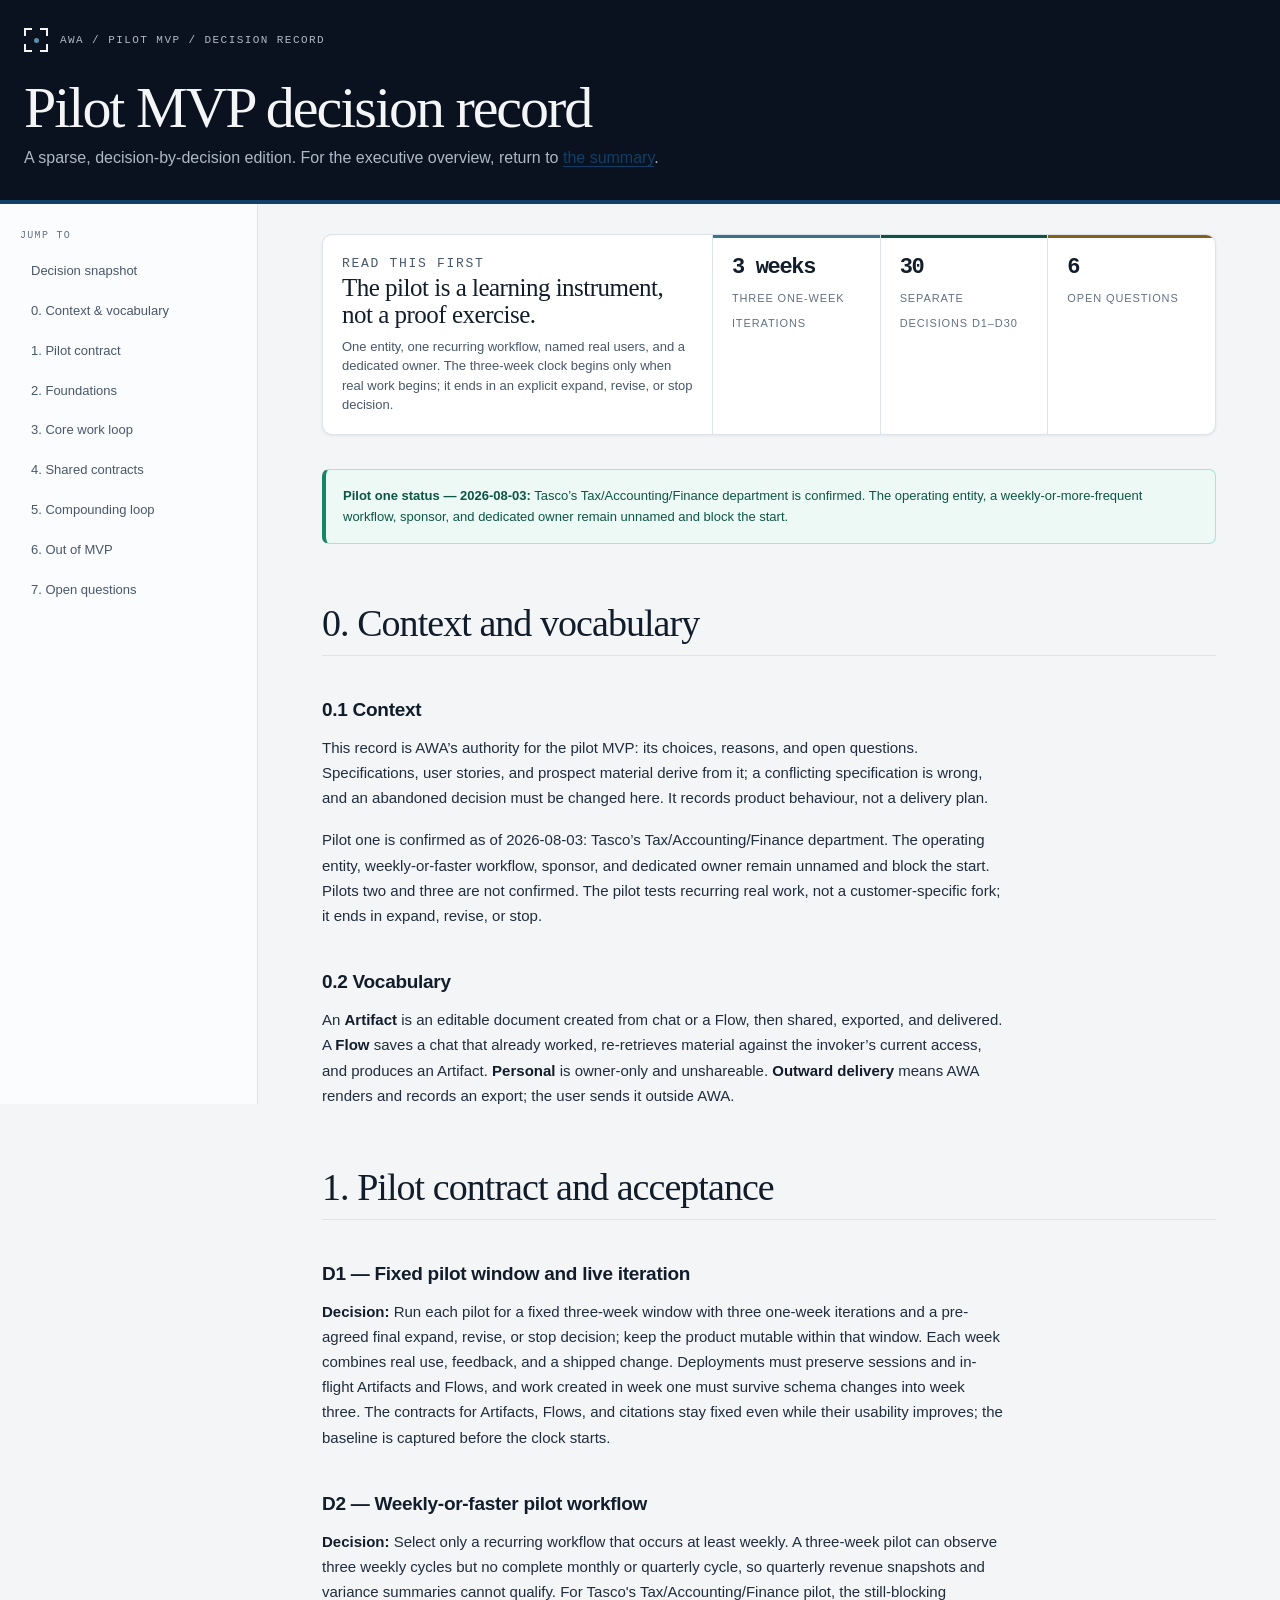
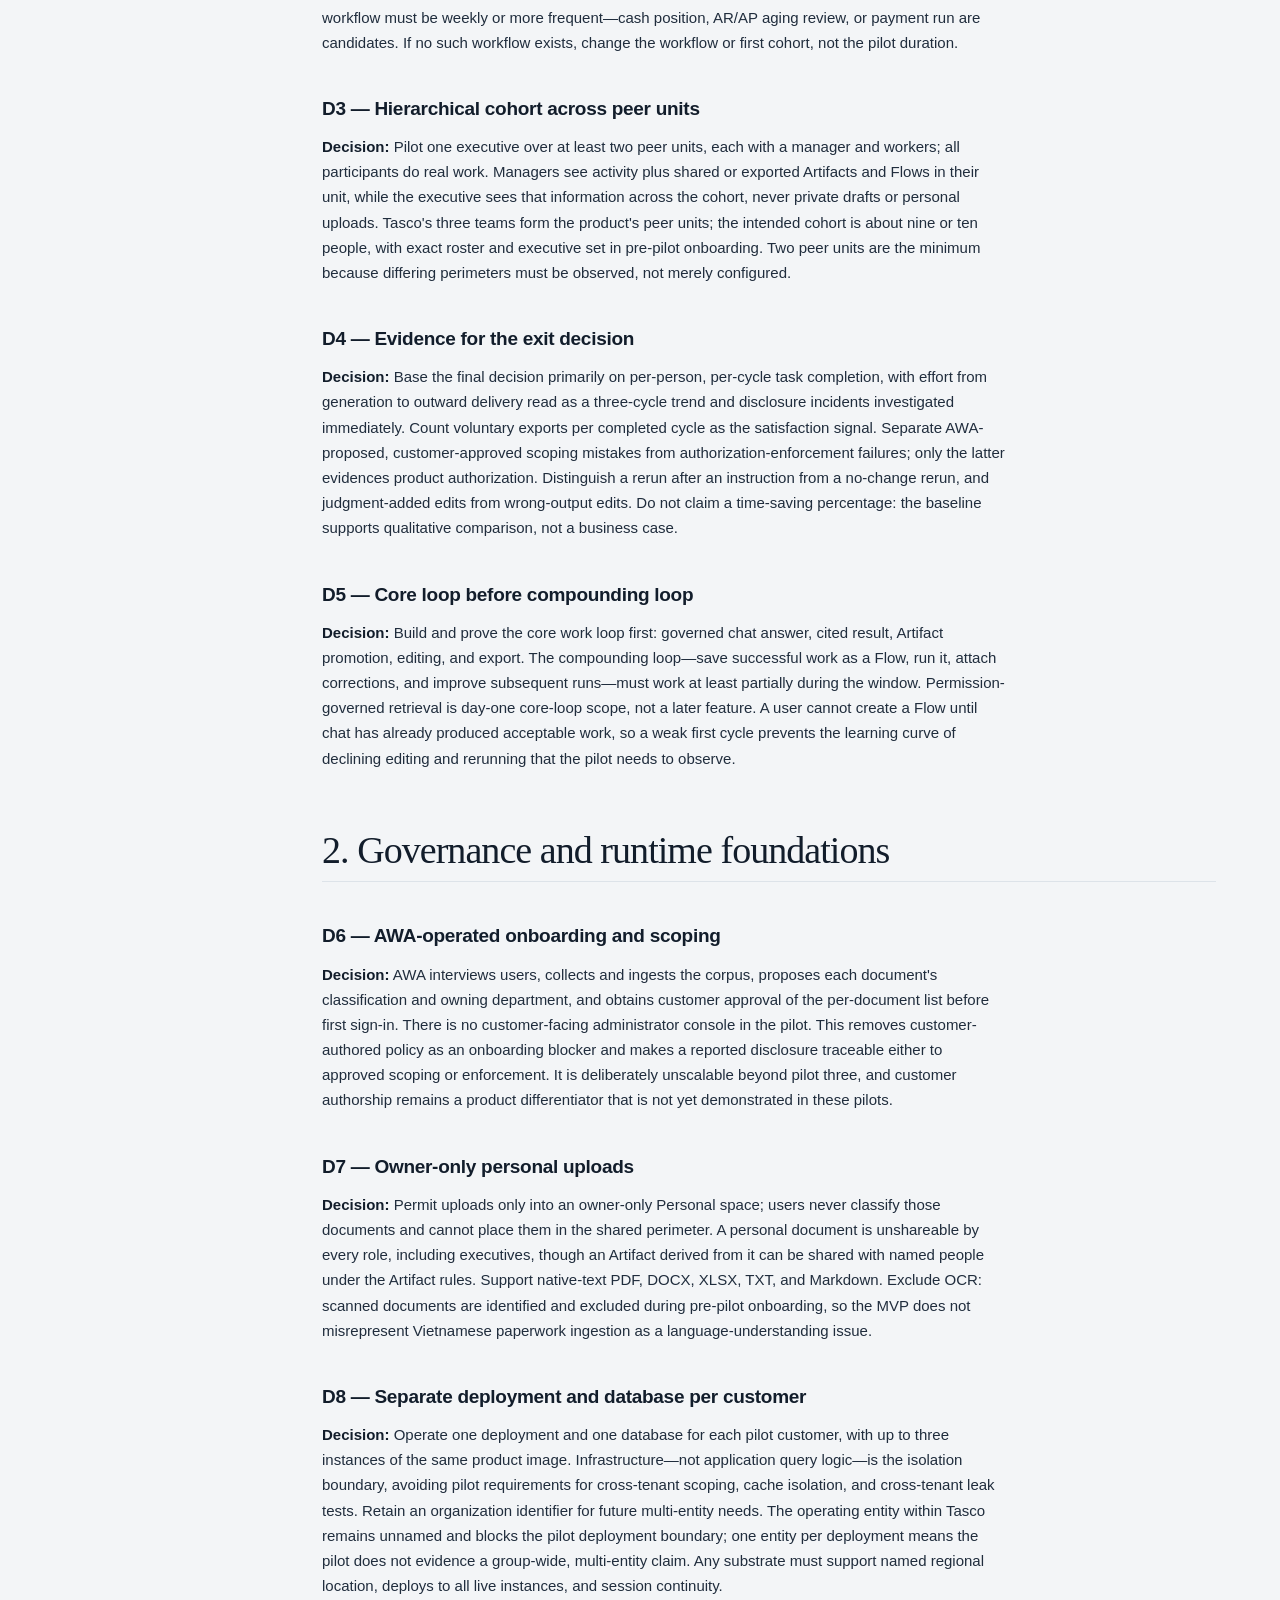
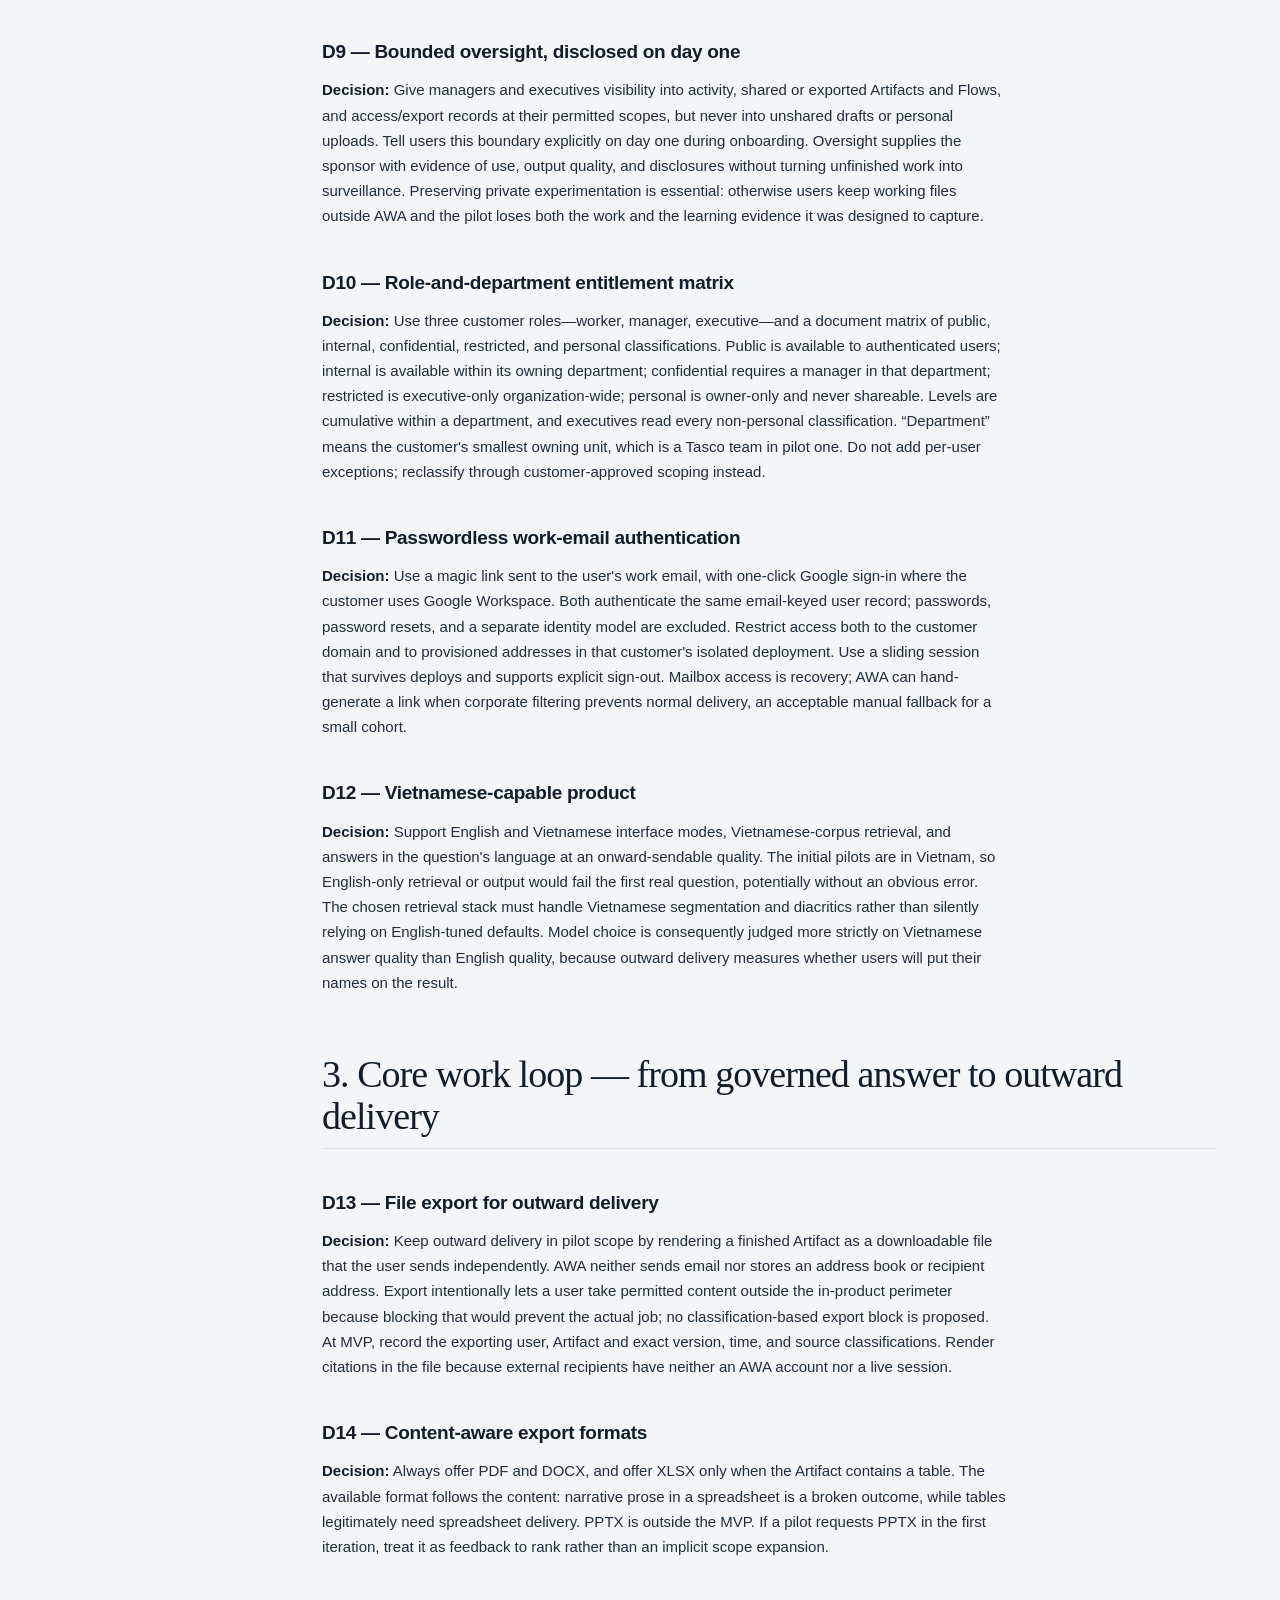
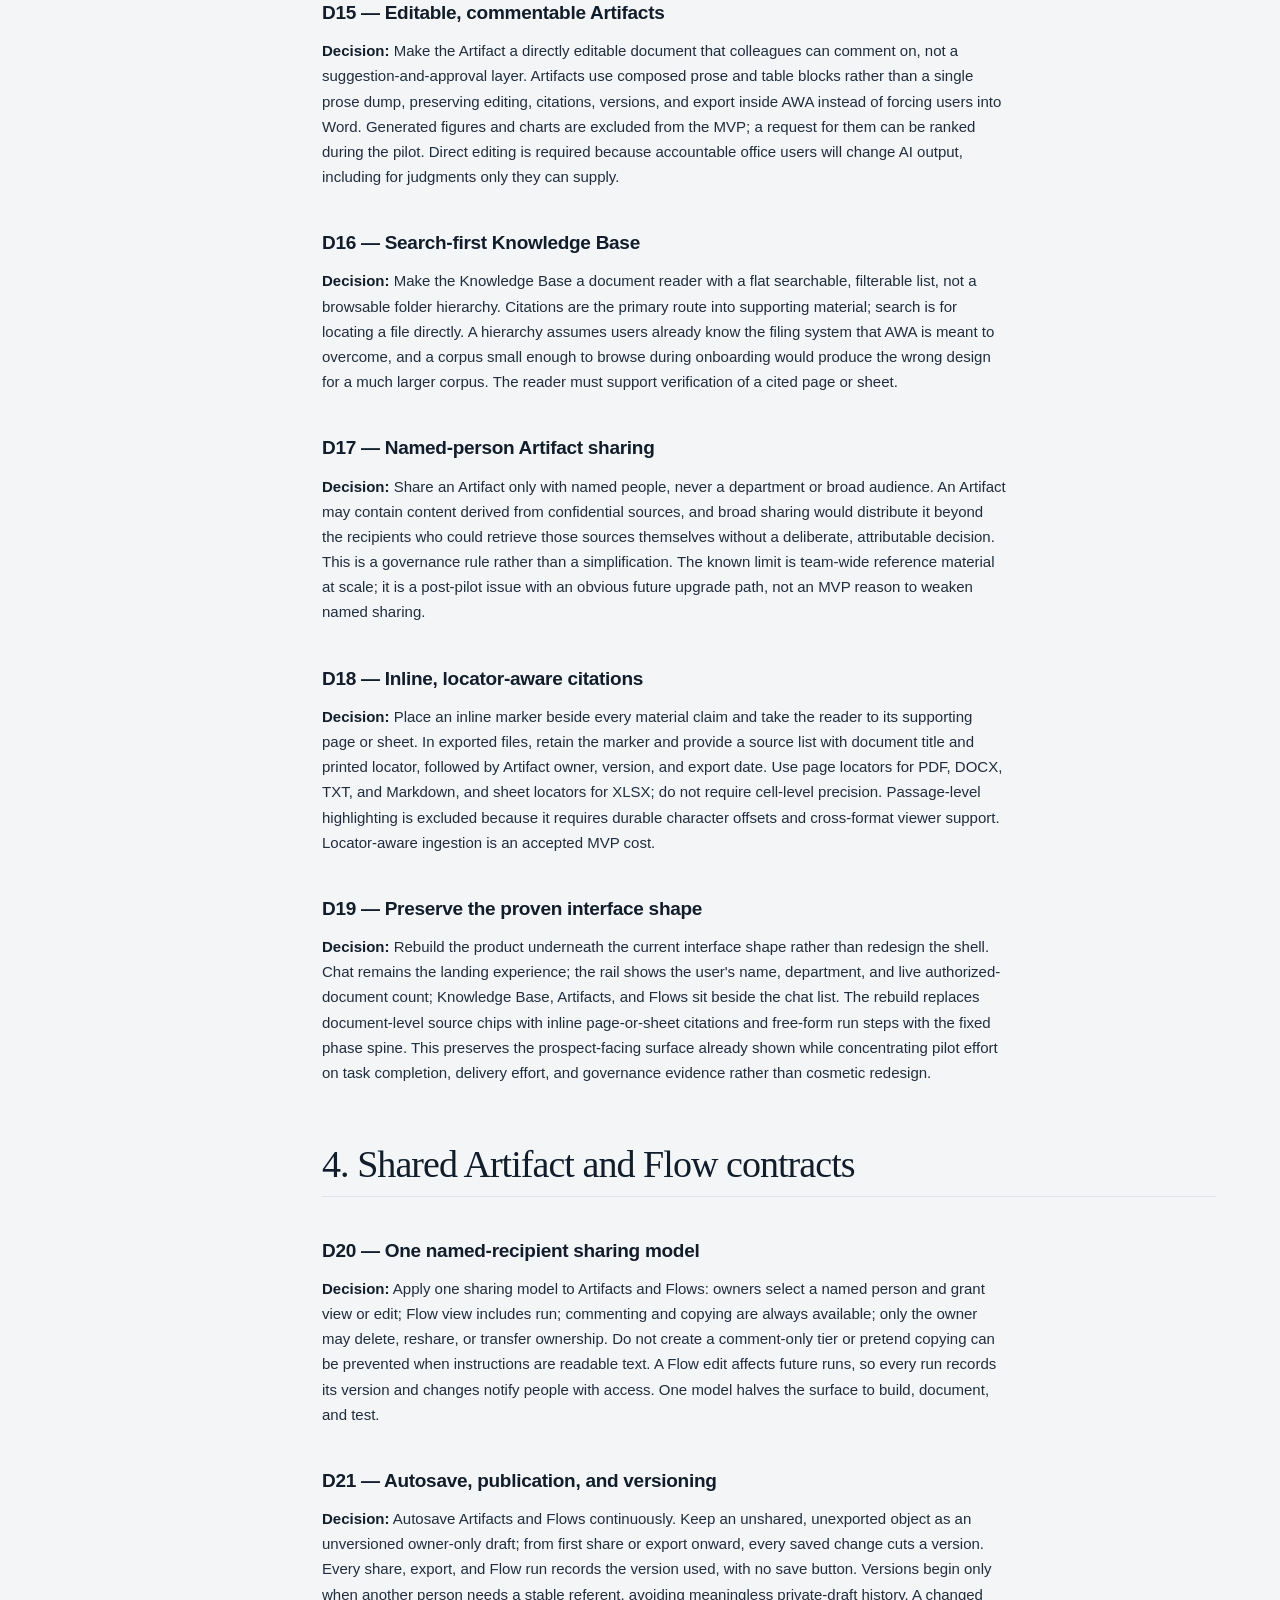
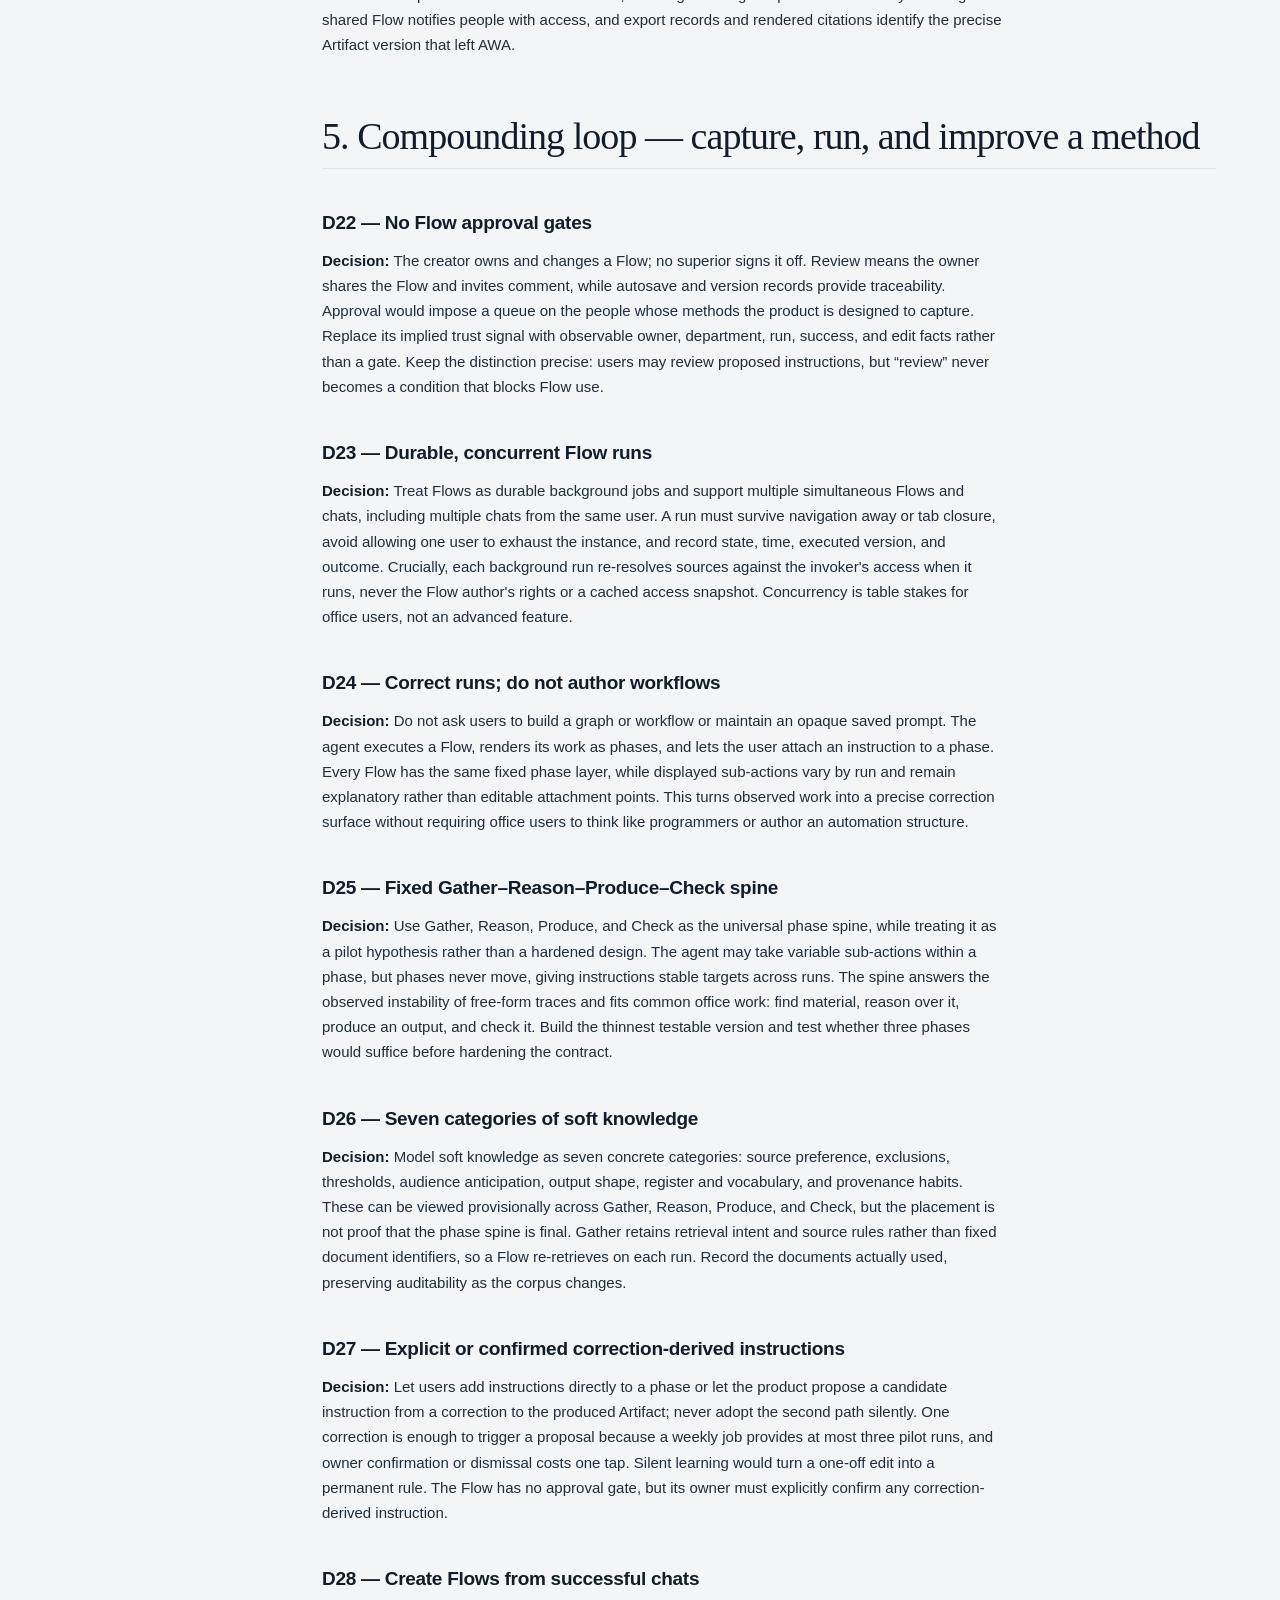
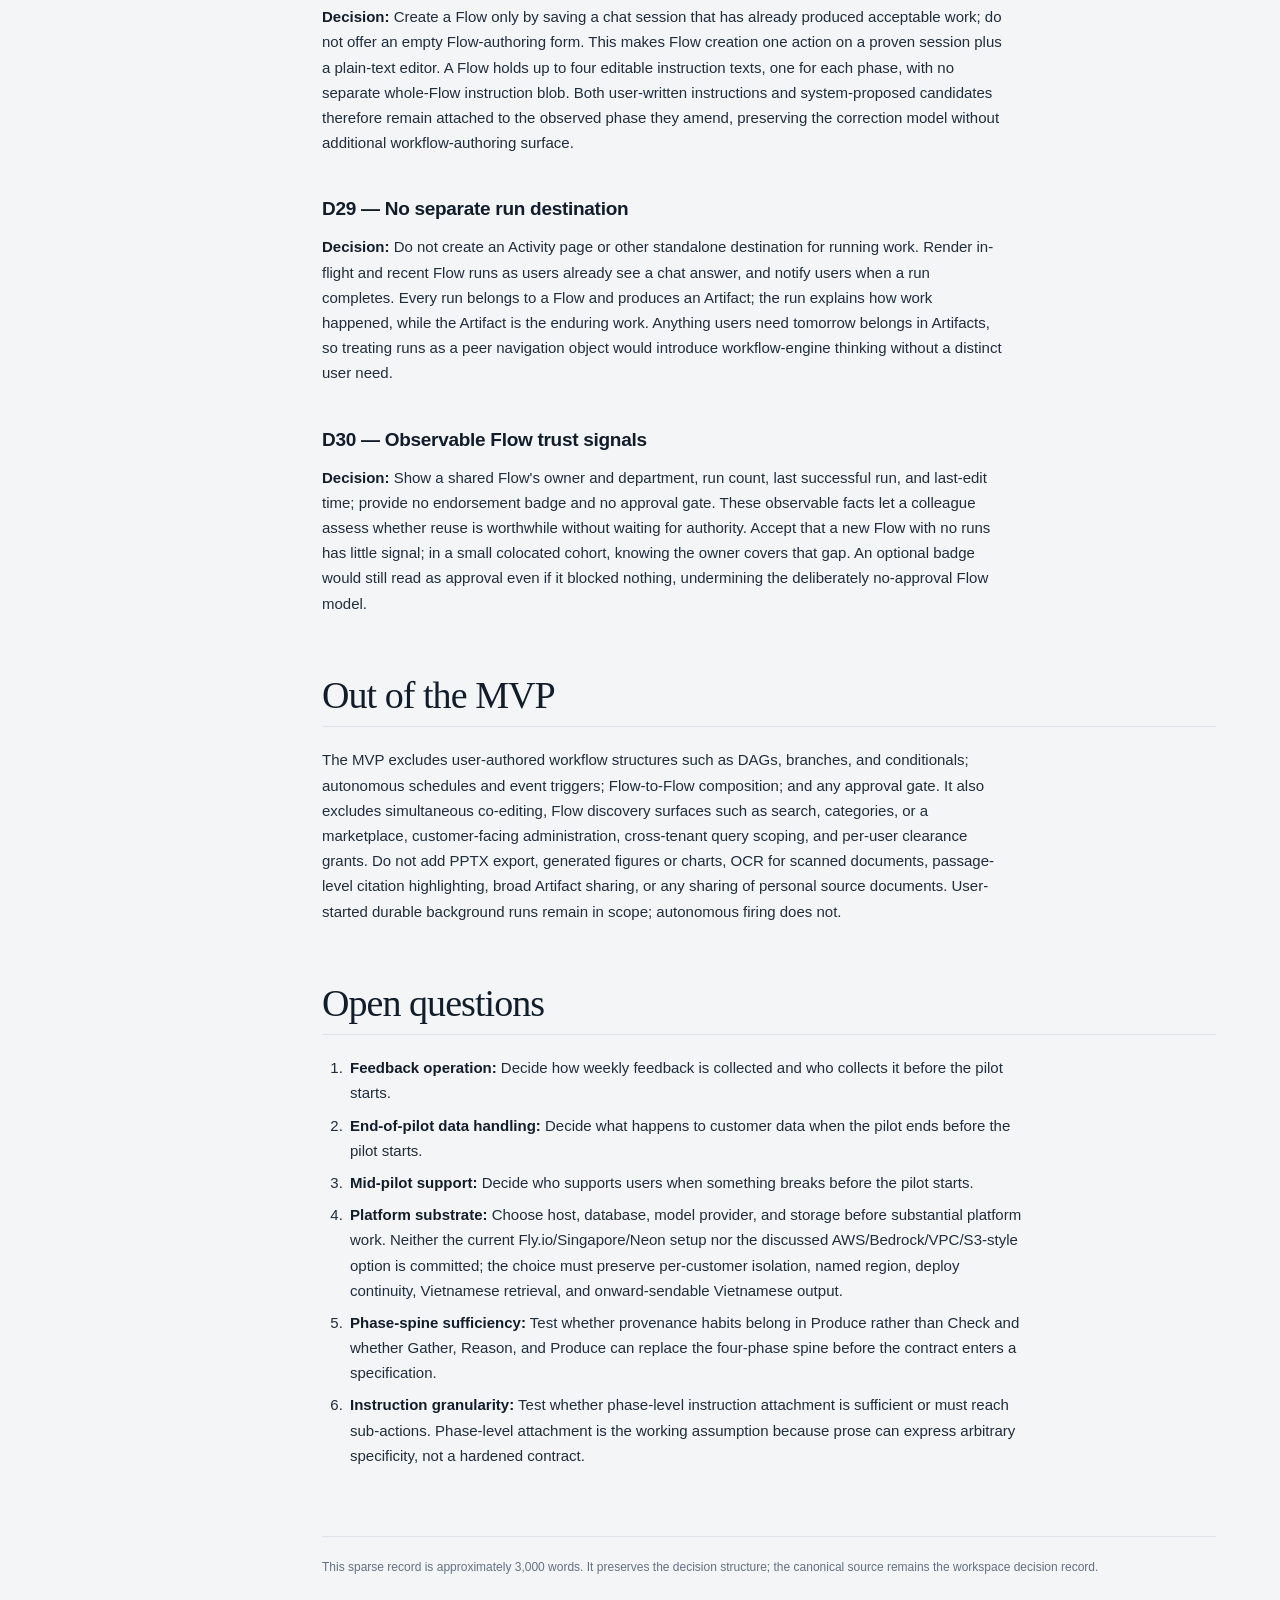
==== commit 6cbe80d5: "docs(pilot-mvp): compress decision record" ====
--- a/site/full-record.html
+++ b/site/full-record.html
@@ -3,8 +3,8 @@
 <head>
 <meta charset="utf-8">
 <meta name="viewport" content="width=device-width, initial-scale=1">
-<meta name="description" content="Full AWA Pilot MVP decision record.">
-<title>AWA — Full Pilot MVP decision record</title>
+<meta name="description" content="Sparse, decision-by-decision AWA Pilot MVP record.">
+<title>AWA — Pilot MVP decision record</title>
 <style>
 :root {
   --ink-25:#fbfcfd; --ink-50:#f3f5f7; --ink-100:#e9edf1; --ink-150:#dde3e9;
@@ -86,8 +86,8 @@
 <div class="shell">
 <header class="masthead">
   <div class="brandline"><span class="perimeter" aria-hidden="true"></span> AWA / pilot MVP / decision record</div>
-  <h1>Full Pilot MVP decision record</h1>
-  <p>The complete decision record. For the concise executive board, return to <a href="index.html">the summary</a>.</p>
+  <h1>Pilot MVP decision record</h1>
+  <p>A sparse, decision-by-decision edition. For the executive overview, return to <a href="index.html">the summary</a>.</p>
 </header>
 <div class="board">
 <nav class="nav" aria-label="Decision record sections">
@@ -99,521 +99,411 @@
   <a href="#3-core-work-loop--from-governed-answer-to-outward-delivery">3. Core work loop</a>
   <a href="#4-shared-artifact-and-flow-contracts">4. Shared contracts</a>
   <a href="#5-compounding-loop--capture-run-and-improve-a-method">5. Compounding loop</a>
-  <a href="#6-out-of-the-mvp">6. Out of MVP</a>
-  <a href="#7-open-questions">7. Open questions</a>
+  <a href="#out-of-the-mvp">6. Out of MVP</a>
+  <a href="#open-questions">7. Open questions</a>
 </nav>
 <main class="content">
   <section id="snapshot" aria-labelledby="snapshot-title">
     <div class="snapshot">
       <div><p class="eyebrow">Read this first</p><h2 id="snapshot-title">The pilot is a learning instrument, not a proof exercise.</h2><p>One entity, one recurring workflow, named real users, and a dedicated owner. The three-week clock begins only when real work begins; it ends in an explicit expand, revise, or stop decision.</p></div>
       <div class="metric"><strong>3 weeks</strong><span>Three one-week iterations</span></div>
-      <div class="metric"><strong>30</strong><span>Decisions D1–D30</span></div>
+      <div class="metric"><strong>30</strong><span>Separate decisions D1–D30</span></div>
       <div class="metric"><strong>6</strong><span>Open questions</span></div>
     </div>
     <aside class="notice"><strong>Pilot one status — 2026-08-03:</strong> Tasco’s Tax/Accounting/Finance department is confirmed. The operating entity, a weekly-or-more-frequent workflow, sponsor, and dedicated owner remain unnamed and block the start.</aside>
   </section>
   <article class="source">
-<h1 id="pilot-mvp--decisions">Pilot MVP — decisions</h1>
 <h2 id="0-context-and-vocabulary">0. Context and vocabulary</h2>
 <h3 id="01-context">0.1 Context</h3>
-<p><strong>Document role.</strong> The single authority for AWA's pilot MVP: what was chosen, why, and what is still open. Specs, user stories, and prospect-facing material are written from it; it cites nothing outside itself. A spec that contradicts a decision is wrong, and a decision the team stops following is edited rather than left standing.</p>
-<p><strong>Decision order.</strong> Decisions run from broad pilot constraints toward downstream product choices, and earlier ones generally constrain later ones. Numbering does not make any active decision optional or resolve a conflict. Decisions state behaviour, not implementation. This is a decision record, not a delivery plan.</p>
-<p><strong>Standing constraint.</strong> Pilot one is confirmed as of 2026-08-03: Tasco, in the Tax/Accounting/Finance department. Pilots two and three are not. Every decision here must still hold <strong>regardless of which pilot lands</strong>, so a choice that only makes sense for one sponsor does not belong. Where pilot one's confirmed shape now bears on a decision, that decision records it under a dated <strong>Pilot one</strong> note and says what remains unnamed. Three things are unnamed and block the start: the operating entity inside Tasco (D8), the workflow (D2), and the sponsor and dedicated owner.</p>
-<p><strong>Business context.</strong> A company's know-how layer is the accumulated method that makes a recurring job come out right, and it leaves when the person leaves. AWA captures that method inside the customer's own governed material and keeps it theirs. This is not a data-residency product. Retrieval is the lower bar to clear; captured flows are the ongoing objective. A pilot that proves retrieval but captures no method has demonstrated a search box.</p>
-<p><strong>Engineering context.</strong> The pilot MVP is a <strong>rebuild</strong>. The current FastAPI application stays as the stable demo surface for sales, and what exists in it is neither a constraint on these decisions nor a credit against them: present there does not make it done here, absent there does not make it expensive here.</p>
-<p><strong>Why rebuild rather than increment.</strong> The repository state behind the demo is too disordered to serve as the source of truth for delivery, and the demo showed a roughly seventy-second unexplained pause, application and database both awake, that was never diagnosed. Neither argues against building a governed, concurrent, multi-user system. Both argue against building it on a foundation nobody can reason about.</p>
-<p><strong>How the pieces relate.</strong></p>
-<ul>
-<li>A pilot is the smallest thing that produces a real decision: one entity, one recurring workflow, one dedicated owner. Deliberately not a group-wide rollout.</li>
-<li>Access provisioning, sandbox setup, and corpus loading are <strong>pre-pilot</strong>. The clock starts when a real user does real work, not when the environment is ready.</li>
-<li>Demo and pilot run the same product. There is no customer-specific build, so what a pilot user asks for decides the roadmap rather than forking the code.</li>
-<li>A pilot's evidence is what the users did and said, not a screenshot, a test pass, or a delivery tally.</li>
-<li>At most three early pilots at once: two in Vietnam, ideally one elsewhere in Southeast Asia. The three-person team stays directly involved in each, so the cap is attention, not demand.</li>
-</ul>
+<p>This record is AWA’s authority for the pilot MVP: its choices,
+reasons, and open questions. Specifications, user stories, and prospect
+material derive from it; a conflicting specification is wrong, and an
+abandoned decision must be changed here. It records product behaviour,
+not a delivery plan.</p>
+<p>Pilot one is confirmed as of 2026-08-03: Tasco’s
+Tax/Accounting/Finance department. The operating entity,
+weekly-or-faster workflow, sponsor, and dedicated owner remain unnamed
+and block the start. Pilots two and three are not confirmed. The pilot
+tests recurring real work, not a customer-specific fork; it ends in
+expand, revise, or stop.</p>
 <h3 id="02-vocabulary">0.2 Vocabulary</h3>
-<p>These entries fix the words and the boundaries between them. Where a term has a decision of its own, the decision carries the detail and is cited here rather than restated.</p>
-<p><strong>Pilot</strong>: A bounded engagement in which named real users at a customer do their <strong>own recurring work</strong> on <strong>their own documents</strong> and return structured feedback. It begins only when all four entry conditions hold at once, and ends on a stated date with an explicit expand, revise, or stop decision. A pilot is a learning instrument first: it establishes how these users actually work, which capabilities matter, and whether the partner is worth continuing with. Producing a favourable result is not its purpose. <em>Avoid</em>: trial, proof of concept, evaluation, rollout, deployment, engagement</p>
-<p><strong>Demo</strong>: Anything shown over a seeded synthetic corpus with pre-assigned classifications and prepared personas, whether presented live, recorded as video, or clicked through. A demo proves implemented behaviour. It cannot establish adoption, task completion, or fitness, because none of its data, users, or work is real. <em>Avoid</em>: live pilot, pilot demo, mini-pilot, trial run</p>
-<p><strong>The four entry conditions</strong>: The gates that separate a demo from a pilot. Each is binary, and a pilot that is missing one is a demo being called a pilot.</p>
+<p>An <strong>Artifact</strong> is an editable document created from
+chat or a Flow, then shared, exported, and delivered. A
+<strong>Flow</strong> saves a chat that already worked, re-retrieves
+material against the invoker’s current access, and produces an Artifact.
+<strong>Personal</strong> is owner-only and unshareable. <strong>Outward
+delivery</strong> means AWA renders and records an export; the user
+sends it outside AWA.</p>
+<h2 id="1-pilot-contract-and-acceptance">1. Pilot contract and
+acceptance</h2>
+<h3 id="d1--fixed-pilot-window-and-live-iteration">D1 — Fixed pilot
+window and live iteration</h3>
+<p><strong>Decision:</strong> Run each pilot for a fixed three-week
+window with three one-week iterations and a pre-agreed final expand,
+revise, or stop decision; keep the product mutable within that window.
+Each week combines real use, feedback, and a shipped change. Deployments
+must preserve sessions and in-flight Artifacts and Flows, and work
+created in week one must survive schema changes into week three. The
+contracts for Artifacts, Flows, and citations stay fixed even while
+their usability improves; the baseline is captured before the clock
+starts.</p>
+<h3 id="d2--weekly-or-faster-pilot-workflow">D2 — Weekly-or-faster pilot
+workflow</h3>
+<p><strong>Decision:</strong> Select only a recurring workflow that
+occurs at least weekly. A three-week pilot can observe three weekly
+cycles but no complete monthly or quarterly cycle, so quarterly revenue
+snapshots and variance summaries cannot qualify. For Tasco's
+Tax/Accounting/Finance pilot, the still-blocking workflow must be weekly
+or more frequent—cash position, AR/AP aging review, or payment run are
+candidates. If no such workflow exists, change the workflow or first
+cohort, not the pilot duration.</p>
+<h3 id="d3--hierarchical-cohort-across-peer-units">D3 — Hierarchical
+cohort across peer units</h3>
+<p><strong>Decision:</strong> Pilot one executive over at least two peer
+units, each with a manager and workers; all participants do real work.
+Managers see activity plus shared or exported Artifacts and Flows in
+their unit, while the executive sees that information across the cohort,
+never private drafts or personal uploads. Tasco's three teams form the
+product's peer units; the intended cohort is about nine or ten people,
+with exact roster and executive set in pre-pilot onboarding. Two peer
+units are the minimum because differing perimeters must be observed, not
+merely configured.</p>
+<h3 id="d4--evidence-for-the-exit-decision">D4 — Evidence for the exit
+decision</h3>
+<p><strong>Decision:</strong> Base the final decision primarily on
+per-person, per-cycle task completion, with effort from generation to
+outward delivery read as a three-cycle trend and disclosure incidents
+investigated immediately. Count voluntary exports per completed cycle as
+the satisfaction signal. Separate AWA-proposed, customer-approved
+scoping mistakes from authorization-enforcement failures; only the
+latter evidences product authorization. Distinguish a rerun after an
+instruction from a no-change rerun, and judgment-added edits from
+wrong-output edits. Do not claim a time-saving percentage: the baseline
+supports qualitative comparison, not a business case.</p>
+<h3 id="d5--core-loop-before-compounding-loop">D5 — Core loop before
+compounding loop</h3>
+<p><strong>Decision:</strong> Build and prove the core work loop first:
+governed chat answer, cited result, Artifact promotion, editing, and
+export. The compounding loop—save successful work as a Flow, run it,
+attach corrections, and improve subsequent runs—must work at least
+partially during the window. Permission-governed retrieval is day-one
+core-loop scope, not a later feature. A user cannot create a Flow until
+chat has already produced acceptable work, so a weak first cycle
+prevents the learning curve of declining editing and rerunning that the
+pilot needs to observe.</p>
+<h2 id="2-governance-and-runtime-foundations">2. Governance and runtime
+foundations</h2>
+<h3 id="d6--awa-operated-onboarding-and-scoping">D6 — AWA-operated
+onboarding and scoping</h3>
+<p><strong>Decision:</strong> AWA interviews users, collects and ingests
+the corpus, proposes each document's classification and owning
+department, and obtains customer approval of the per-document list
+before first sign-in. There is no customer-facing administrator console
+in the pilot. This removes customer-authored policy as an onboarding
+blocker and makes a reported disclosure traceable either to approved
+scoping or enforcement. It is deliberately unscalable beyond pilot
+three, and customer authorship remains a product differentiator that is
+not yet demonstrated in these pilots.</p>
+<h3 id="d7--owner-only-personal-uploads">D7 — Owner-only personal
+uploads</h3>
+<p><strong>Decision:</strong> Permit uploads only into an owner-only
+Personal space; users never classify those documents and cannot place
+them in the shared perimeter. A personal document is unshareable by
+every role, including executives, though an Artifact derived from it can
+be shared with named people under the Artifact rules. Support
+native-text PDF, DOCX, XLSX, TXT, and Markdown. Exclude OCR: scanned
+documents are identified and excluded during pre-pilot onboarding, so
+the MVP does not misrepresent Vietnamese paperwork ingestion as a
+language-understanding issue.</p>
+<h3 id="d8--separate-deployment-and-database-per-customer">D8 — Separate
+deployment and database per customer</h3>
+<p><strong>Decision:</strong> Operate one deployment and one database
+for each pilot customer, with up to three instances of the same product
+image. Infrastructure—not application query logic—is the isolation
+boundary, avoiding pilot requirements for cross-tenant scoping, cache
+isolation, and cross-tenant leak tests. Retain an organization
+identifier for future multi-entity needs. The operating entity within
+Tasco remains unnamed and blocks the pilot deployment boundary; one
+entity per deployment means the pilot does not evidence a group-wide,
+multi-entity claim. Any substrate must support named regional location,
+deploys to all live instances, and session continuity.</p>
+<h3 id="d9--bounded-oversight-disclosed-on-day-one">D9 — Bounded
+oversight, disclosed on day one</h3>
+<p><strong>Decision:</strong> Give managers and executives visibility
+into activity, shared or exported Artifacts and Flows, and access/export
+records at their permitted scopes, but never into unshared drafts or
+personal uploads. Tell users this boundary explicitly on day one during
+onboarding. Oversight supplies the sponsor with evidence of use, output
+quality, and disclosures without turning unfinished work into
+surveillance. Preserving private experimentation is essential: otherwise
+users keep working files outside AWA and the pilot loses both the work
+and the learning evidence it was designed to capture.</p>
+<h3 id="d10--role-and-department-entitlement-matrix">D10 —
+Role-and-department entitlement matrix</h3>
+<p><strong>Decision:</strong> Use three customer roles—worker, manager,
+executive—and a document matrix of public, internal, confidential,
+restricted, and personal classifications. Public is available to
+authenticated users; internal is available within its owning department;
+confidential requires a manager in that department; restricted is
+executive-only organization-wide; personal is owner-only and never
+shareable. Levels are cumulative within a department, and executives
+read every non-personal classification. “Department” means the
+customer's smallest owning unit, which is a Tasco team in pilot one. Do
+not add per-user exceptions; reclassify through customer-approved
+scoping instead.</p>
+<h3 id="d11--passwordless-work-email-authentication">D11 — Passwordless
+work-email authentication</h3>
+<p><strong>Decision:</strong> Use a magic link sent to the user's work
+email, with one-click Google sign-in where the customer uses Google
+Workspace. Both authenticate the same email-keyed user record;
+passwords, password resets, and a separate identity model are excluded.
+Restrict access both to the customer domain and to provisioned addresses
+in that customer's isolated deployment. Use a sliding session that
+survives deploys and supports explicit sign-out. Mailbox access is
+recovery; AWA can hand-generate a link when corporate filtering prevents
+normal delivery, an acceptable manual fallback for a small cohort.</p>
+<h3 id="d12--vietnamese-capable-product">D12 — Vietnamese-capable
+product</h3>
+<p><strong>Decision:</strong> Support English and Vietnamese interface
+modes, Vietnamese-corpus retrieval, and answers in the question's
+language at an onward-sendable quality. The initial pilots are in
+Vietnam, so English-only retrieval or output would fail the first real
+question, potentially without an obvious error. The chosen retrieval
+stack must handle Vietnamese segmentation and diacritics rather than
+silently relying on English-tuned defaults. Model choice is consequently
+judged more strictly on Vietnamese answer quality than English quality,
+because outward delivery measures whether users will put their names on
+the result.</p>
+<h2 id="3-core-work-loop--from-governed-answer-to-outward-delivery">3.
+Core work loop — from governed answer to outward delivery</h2>
+<h3 id="d13--file-export-for-outward-delivery">D13 — File export for
+outward delivery</h3>
+<p><strong>Decision:</strong> Keep outward delivery in pilot scope by
+rendering a finished Artifact as a downloadable file that the user sends
+independently. AWA neither sends email nor stores an address book or
+recipient address. Export intentionally lets a user take permitted
+content outside the in-product perimeter because blocking that would
+prevent the actual job; no classification-based export block is
+proposed. At MVP, record the exporting user, Artifact and exact version,
+time, and source classifications. Render citations in the file because
+external recipients have neither an AWA account nor a live session.</p>
+<h3 id="d14--content-aware-export-formats">D14 — Content-aware export
+formats</h3>
+<p><strong>Decision:</strong> Always offer PDF and DOCX, and offer XLSX
+only when the Artifact contains a table. The available format follows
+the content: narrative prose in a spreadsheet is a broken outcome, while
+tables legitimately need spreadsheet delivery. PPTX is outside the MVP.
+If a pilot requests PPTX in the first iteration, treat it as feedback to
+rank rather than an implicit scope expansion.</p>
+<h3 id="d15--editable-commentable-artifacts">D15 — Editable, commentable
+Artifacts</h3>
+<p><strong>Decision:</strong> Make the Artifact a directly editable
+document that colleagues can comment on, not a suggestion-and-approval
+layer. Artifacts use composed prose and table blocks rather than a
+single prose dump, preserving editing, citations, versions, and export
+inside AWA instead of forcing users into Word. Generated figures and
+charts are excluded from the MVP; a request for them can be ranked
+during the pilot. Direct editing is required because accountable office
+users will change AI output, including for judgments only they can
+supply.</p>
+<h3 id="d16--search-first-knowledge-base">D16 — Search-first Knowledge
+Base</h3>
+<p><strong>Decision:</strong> Make the Knowledge Base a document reader
+with a flat searchable, filterable list, not a browsable folder
+hierarchy. Citations are the primary route into supporting material;
+search is for locating a file directly. A hierarchy assumes users
+already know the filing system that AWA is meant to overcome, and a
+corpus small enough to browse during onboarding would produce the wrong
+design for a much larger corpus. The reader must support verification of
+a cited page or sheet.</p>
+<h3 id="d17--named-person-artifact-sharing">D17 — Named-person Artifact
+sharing</h3>
+<p><strong>Decision:</strong> Share an Artifact only with named people,
+never a department or broad audience. An Artifact may contain content
+derived from confidential sources, and broad sharing would distribute it
+beyond the recipients who could retrieve those sources themselves
+without a deliberate, attributable decision. This is a governance rule
+rather than a simplification. The known limit is team-wide reference
+material at scale; it is a post-pilot issue with an obvious future
+upgrade path, not an MVP reason to weaken named sharing.</p>
+<h3 id="d18--inline-locator-aware-citations">D18 — Inline, locator-aware
+citations</h3>
+<p><strong>Decision:</strong> Place an inline marker beside every
+material claim and take the reader to its supporting page or sheet. In
+exported files, retain the marker and provide a source list with
+document title and printed locator, followed by Artifact owner, version,
+and export date. Use page locators for PDF, DOCX, TXT, and Markdown, and
+sheet locators for XLSX; do not require cell-level precision.
+Passage-level highlighting is excluded because it requires durable
+character offsets and cross-format viewer support. Locator-aware
+ingestion is an accepted MVP cost.</p>
+<h3 id="d19--preserve-the-proven-interface-shape">D19 — Preserve the
+proven interface shape</h3>
+<p><strong>Decision:</strong> Rebuild the product underneath the current
+interface shape rather than redesign the shell. Chat remains the landing
+experience; the rail shows the user's name, department, and live
+authorized-document count; Knowledge Base, Artifacts, and Flows sit
+beside the chat list. The rebuild replaces document-level source chips
+with inline page-or-sheet citations and free-form run steps with the
+fixed phase spine. This preserves the prospect-facing surface already
+shown while concentrating pilot effort on task completion, delivery
+effort, and governance evidence rather than cosmetic redesign.</p>
+<h2 id="4-shared-artifact-and-flow-contracts">4. Shared Artifact and
+Flow contracts</h2>
+<h3 id="d20--one-named-recipient-sharing-model">D20 — One
+named-recipient sharing model</h3>
+<p><strong>Decision:</strong> Apply one sharing model to Artifacts and
+Flows: owners select a named person and grant view or edit; Flow view
+includes run; commenting and copying are always available; only the
+owner may delete, reshare, or transfer ownership. Do not create a
+comment-only tier or pretend copying can be prevented when instructions
+are readable text. A Flow edit affects future runs, so every run records
+its version and changes notify people with access. One model halves the
+surface to build, document, and test.</p>
+<h3 id="d21--autosave-publication-and-versioning">D21 — Autosave,
+publication, and versioning</h3>
+<p><strong>Decision:</strong> Autosave Artifacts and Flows continuously.
+Keep an unshared, unexported object as an unversioned owner-only draft;
+from first share or export onward, every saved change cuts a version.
+Every share, export, and Flow run records the version used, with no save
+button. Versions begin only when another person needs a stable referent,
+avoiding meaningless private-draft history. A changed shared Flow
+notifies people with access, and export records and rendered citations
+identify the precise Artifact version that left AWA.</p>
+<h2 id="5-compounding-loop--capture-run-and-improve-a-method">5.
+Compounding loop — capture, run, and improve a method</h2>
+<h3 id="d22--no-flow-approval-gates">D22 — No Flow approval gates</h3>
+<p><strong>Decision:</strong> The creator owns and changes a Flow; no
+superior signs it off. Review means the owner shares the Flow and
+invites comment, while autosave and version records provide
+traceability. Approval would impose a queue on the people whose methods
+the product is designed to capture. Replace its implied trust signal
+with observable owner, department, run, success, and edit facts rather
+than a gate. Keep the distinction precise: users may review proposed
+instructions, but “review” never becomes a condition that blocks Flow
+use.</p>
+<h3 id="d23--durable-concurrent-flow-runs">D23 — Durable, concurrent
+Flow runs</h3>
+<p><strong>Decision:</strong> Treat Flows as durable background jobs and
+support multiple simultaneous Flows and chats, including multiple chats
+from the same user. A run must survive navigation away or tab closure,
+avoid allowing one user to exhaust the instance, and record state, time,
+executed version, and outcome. Crucially, each background run
+re-resolves sources against the invoker's access when it runs, never the
+Flow author's rights or a cached access snapshot. Concurrency is table
+stakes for office users, not an advanced feature.</p>
+<h3 id="d24--correct-runs-do-not-author-workflows">D24 — Correct runs;
+do not author workflows</h3>
+<p><strong>Decision:</strong> Do not ask users to build a graph or
+workflow or maintain an opaque saved prompt. The agent executes a Flow,
+renders its work as phases, and lets the user attach an instruction to a
+phase. Every Flow has the same fixed phase layer, while displayed
+sub-actions vary by run and remain explanatory rather than editable
+attachment points. This turns observed work into a precise correction
+surface without requiring office users to think like programmers or
+author an automation structure.</p>
+<h3 id="d25--fixed-gatherreasonproducecheck-spine">D25 — Fixed
+Gather–Reason–Produce–Check spine</h3>
+<p><strong>Decision:</strong> Use Gather, Reason, Produce, and Check as
+the universal phase spine, while treating it as a pilot hypothesis
+rather than a hardened design. The agent may take variable sub-actions
+within a phase, but phases never move, giving instructions stable
+targets across runs. The spine answers the observed instability of
+free-form traces and fits common office work: find material, reason over
+it, produce an output, and check it. Build the thinnest testable version
+and test whether three phases would suffice before hardening the
+contract.</p>
+<h3 id="d26--seven-categories-of-soft-knowledge">D26 — Seven categories
+of soft knowledge</h3>
+<p><strong>Decision:</strong> Model soft knowledge as seven concrete
+categories: source preference, exclusions, thresholds, audience
+anticipation, output shape, register and vocabulary, and provenance
+habits. These can be viewed provisionally across Gather, Reason,
+Produce, and Check, but the placement is not proof that the phase spine
+is final. Gather retains retrieval intent and source rules rather than
+fixed document identifiers, so a Flow re-retrieves on each run. Record
+the documents actually used, preserving auditability as the corpus
+changes.</p>
+<h3 id="d27--explicit-or-confirmed-correction-derived-instructions">D27
+— Explicit or confirmed correction-derived instructions</h3>
+<p><strong>Decision:</strong> Let users add instructions directly to a
+phase or let the product propose a candidate instruction from a
+correction to the produced Artifact; never adopt the second path
+silently. One correction is enough to trigger a proposal because a
+weekly job provides at most three pilot runs, and owner confirmation or
+dismissal costs one tap. Silent learning would turn a one-off edit into
+a permanent rule. The Flow has no approval gate, but its owner must
+explicitly confirm any correction-derived instruction.</p>
+<h3 id="d28--create-flows-from-successful-chats">D28 — Create Flows from
+successful chats</h3>
+<p><strong>Decision:</strong> Create a Flow only by saving a chat
+session that has already produced acceptable work; do not offer an empty
+Flow-authoring form. This makes Flow creation one action on a proven
+session plus a plain-text editor. A Flow holds up to four editable
+instruction texts, one for each phase, with no separate whole-Flow
+instruction blob. Both user-written instructions and system-proposed
+candidates therefore remain attached to the observed phase they amend,
+preserving the correction model without additional workflow-authoring
+surface.</p>
+<h3 id="d29--no-separate-run-destination">D29 — No separate run
+destination</h3>
+<p><strong>Decision:</strong> Do not create an Activity page or other
+standalone destination for running work. Render in-flight and recent
+Flow runs as users already see a chat answer, and notify users when a
+run completes. Every run belongs to a Flow and produces an Artifact; the
+run explains how work happened, while the Artifact is the enduring work.
+Anything users need tomorrow belongs in Artifacts, so treating runs as a
+peer navigation object would introduce workflow-engine thinking without
+a distinct user need.</p>
+<h3 id="d30--observable-flow-trust-signals">D30 — Observable Flow trust
+signals</h3>
+<p><strong>Decision:</strong> Show a shared Flow's owner and department,
+run count, last successful run, and last-edit time; provide no
+endorsement badge and no approval gate. These observable facts let a
+colleague assess whether reuse is worthwhile without waiting for
+authority. Accept that a new Flow with no runs has little signal; in a
+small colocated cohort, knowing the owner covers that gap. An optional
+badge would still read as approval even if it blocked nothing,
+undermining the deliberately no-approval Flow model.</p>
+<h2 id="out-of-the-mvp">Out of the MVP</h2>
+<p>The MVP excludes user-authored workflow structures such as DAGs,
+branches, and conditionals; autonomous schedules and event triggers;
+Flow-to-Flow composition; and any approval gate. It also excludes
+simultaneous co-editing, Flow discovery surfaces such as search,
+categories, or a marketplace, customer-facing administration,
+cross-tenant query scoping, and per-user clearance grants. Do not add
+PPTX export, generated figures or charts, OCR for scanned documents,
+passage-level citation highlighting, broad Artifact sharing, or any
+sharing of personal source documents. User-started durable background
+runs remain in scope; autonomous firing does not.</p>
+<h2 id="open-questions">Open questions</h2>
 <ol type="1">
-<li><strong>Real users</strong> — named individuals who already do the work, not evaluators, not IT, not a procurement committee.</li>
-<li><strong>Real documents</strong> — the customer's own material. Curated and read-only still counts as real. Synthetic does not.</li>
-<li><strong>Real work</strong> — a job the user was already going to do this week and is accountable for, not an exercise invented to test the product.</li>
-<li><strong>A feedback loop</strong> — an agreed channel and cadence by which what the users do returns to the team and changes the product. <em>Avoid</em>: treating access provisioning, a sandbox, or a signed document as the start of the pilot</li>
+<li><strong>Feedback operation:</strong> Decide how weekly feedback is
+collected and who collects it before the pilot starts.</li>
+<li><strong>End-of-pilot data handling:</strong> Decide what happens to
+customer data when the pilot ends before the pilot starts.</li>
+<li><strong>Mid-pilot support:</strong> Decide who supports users when
+something breaks before the pilot starts.</li>
+<li><strong>Platform substrate:</strong> Choose host, database, model
+provider, and storage before substantial platform work. Neither the
+current Fly.io/Singapore/Neon setup nor the discussed
+AWS/Bedrock/VPC/S3-style option is committed; the choice must preserve
+per-customer isolation, named region, deploy continuity, Vietnamese
+retrieval, and onward-sendable Vietnamese output.</li>
+<li><strong>Phase-spine sufficiency:</strong> Test whether provenance
+habits belong in Produce rather than Check and whether Gather, Reason,
+and Produce can replace the four-phase spine before the contract enters
+a specification.</li>
+<li><strong>Instruction granularity:</strong> Test whether phase-level
+instruction attachment is sufficient or must reach sub-actions.
+Phase-level attachment is the working assumption because prose can
+express arbitrary specificity, not a hardened contract.</li>
 </ol>
-<p><strong>Dedicated owner</strong>: One named person at the customer who is our interface for the pilot and coordinates their side. The pilot does not start without one. Whatever internal authority they need to approve documents, users, and deployment is theirs to arrange, and is not modelled in the product. <em>Avoid</em>: an assumed remit, a contact who cannot convene the users, authority inferred from a title</p>
-<p><strong>Exit decision</strong>: A stated expand, revise, or stop decision made on the pilot's final day, on the evidence the pilot produced. The end date is fixed before the start date. A pilot without a scheduled exit decision becomes an indefinite evaluation. <em>Avoid</em>: rolling engagement, open-ended evaluation, extension by default, "let's see how it goes"</p>
-<p><strong>Baseline</strong>: Three to five completed real examples of the chosen workflow, reviewed before the pilot starts. It exists so improvement is measured against what the team actually did last month, rather than against an estimate made after the fact. <em>Avoid</em>: a projected saving, a business case, a benchmark, a stated return</p>
-<p><strong>Iteration</strong>: One of the three one-week cycles inside the fixed three-week pilot window: real use, then feedback collection, then a product change shipped into the live pilot. The product inside it is expected to change (D1). <em>Avoid</em>: sprint, phase, milestone, release train</p>
-<p><strong>Pre-pilot onboarding</strong>: Everything AWA does before the clock starts: user interviews, corpus collection, document ingestion, and permission scoping. It is operated by the AWA team by hand, not by the customer through a console. It is deliberately unscalable, and it exists so the first pilot users never meet an administrator surface (D6). <em>Avoid</em>: setup phase, implementation, configuration, self-service onboarding</p>
-<p><strong>Artifact</strong>: A document the product produced and one user owns: promoted from a chat answer or produced by a Flow run, then edited directly. It is the unit shared, exported, and delivered. Its editing, sharing, and versioning contracts are D15, D20, and D21. <em>Avoid</em>: output, deliverable, report, file, document</p>
-<p><strong>Flow</strong>: A saved method created from a chat session that already produced acceptable work. The user improves it by attaching instructions to fixed phases rather than authoring a workflow. It runs in the background, re-retrieves against the invoker's current access on every run, and produces an Artifact (D23, D24, D28). <em>Avoid</em>: workflow, automation, template, pipeline, playbook</p>
-<p><strong>Phase spine</strong>: The four phases every run renders as: Gather, Reason, Produce, Check. They are fixed by the product and identical for every Flow. The sub-actions inside a phase vary run to run and are display only. Instructions attach to phases, never to sub-actions (D25). <em>Avoid</em>: step, node, stage, task, DAG</p>
-<p><strong>Personal space</strong>: A per-user area where a pilot user keeps documents they brought themselves. It is the one place in the product where a user adds material without an administrator or assigns a classification, and its contents are owner-only and unshareable (D7). Artifacts do not live here: personal is a document classification, and an Artifact is a separate object with its own lifecycle. <em>Avoid</em>: private folder, my drive, workspace, sandbox, personal knowledge base</p>
-<p><strong>Outward delivery</strong>: Taking a finished Artifact out of AWA to a recipient who is not an AWA user. AWA renders a file and the user delivers it (D13). It exists because the output of a real recurring job is owed to somebody outside the pilot cohort, and a user who cannot send it will screenshot it. It is in pilot scope and was explicitly <strong>not</strong> in demo scope. <strong>Export</strong> is the narrower word for the act AWA performs and records: rendering the file, and the record naming user, Artifact, version, time, and source classifications (D4, D13). Outward delivery is the whole move, including the part AWA cannot see. <em>Avoid</em>: download, sync, integration, publish</p>
-<p><strong>Rendered citation</strong>: What an inline citation becomes when it leaves AWA and can no longer be clicked: the marker stays beside the claim and a source list names each document and its printed locator (D18). A live link back into AWA is not an option, because the recipient has no account and a dead link reads worse than no link. <em>Avoid</em>: link back to AWA, "see AWA for sources", footnote-free export, source-count summary</p>
-<p><strong>AWA-operated permission scoping</strong>: AWA interviews users, collects and ingests the corpus, and proposes each document's classification and owning department for pilots one through three; the customer approves the per-document proposal before first sign-in (D6). This keeps onboarding from waiting on a customer-authored policy while leaving the consequence of a wrong entitlement with an explicit customer-approved decision. <em>Avoid</em>: inherited permissions, mirrored file-share ACLs, customer-authored policy (not yet true), self-serve classification</p>
-<h2 id="1-pilot-contract-and-acceptance">1. Pilot contract and acceptance</h2>
-<h3 id="d1-fixed-three-week-window-three-one-week-iterations-mutable-product">D1. Fixed three-week window, three one-week iterations, mutable product</h3>
-<p>The window and the exit decision are fixed before the start. The product inside the window is not. Each week is real use, then feedback, then a shipped change.</p>
-<p><strong>Why:</strong> A fixed end date is what forces a decision. A frozen product wastes the only thing a first pilot uniquely produces, which is watching a real user hit a wall while there is still time to fix it. Three iterations rather than two gives a change shipped in week one a chance to be judged in week three.</p>
-<p><strong>Consequences, each of which is a day-one requirement:</strong></p>
-<ul>
-<li>Deployment must not disrupt a live user. No data loss, no forced re-login, no broken in-flight Artifact or Flow. We ship into a live pilot at least twice.</li>
-<li>Work created in week one must still open in week three, across schema changes.</li>
-<li>The baseline is captured before the clock starts. A mutable product makes it impossible to reconstruct afterwards what a user was reacting to.</li>
-<li>What an Artifact is, what a Flow is, and what a citation points at are frozen for the window. How they look and how well they work are not. Changing the contract mid-pilot invalidates the user's accumulated work and the pilot's own evidence.</li>
-</ul>
-<h3 id="d2-the-chosen-workflow-must-run-weekly-or-more-often">D2. The chosen workflow must run weekly or more often</h3>
-<p>The window can only observe what completes inside it. Three one-week iterations observe three cycles of a weekly job and zero complete cycles of a monthly or quarterly one. This is a selection rule that binds before a customer is named, so it belongs to the pilot definition rather than to any customer.</p>
-<p><strong>Consequence:</strong> The worked examples used so far are a quarterly revenue snapshot and a quarterly variance summary. Neither can be the pilot workflow. Candidate qualification must ask for cadence early, and a prospect whose only recurring pain is quarterly is not a first pilot.</p>
-<p><strong>Pilot one (2026-08-03).</strong> The department is confirmed and the workflow is not. Choosing one that runs weekly or more often is a blocking pre-pilot item, and it is the live risk in a Tax/Accounting/Finance department, where the headline cycles are monthly close and quarterly filing. Either completes zero times inside a three-week window. Weekly candidates worth testing first are a cash position, an AR or AP aging review, and a payment run. If no weekly workflow exists in this department, the choice is a different workflow or a different first cohort, not a longer window (D1).</p>
-<h3 id="d3-the-cohort-is-hierarchical-one-executive-over-at-least-two-peer-units-each-with-a-manager-and-workers">D3. The cohort is hierarchical: one executive over at least two peer units, each with a manager and workers</h3>
-<p>Everyone in the cohort does real work, so everyone is a producer. The executive sees activity and shared or exported Flows and Artifacts across the whole cohort, but never private drafts or personal uploads. A manager has the same oversight only within their own unit. Two peer units is the minimum, not a target (D9).</p>
-<p><strong>Pilot one (2026-08-03).</strong> The cohort sits inside one department, Tax/Accounting/Finance, which contains three teams. Those teams are the peer units, so the product's departmental axis binds on a team here rather than on the department above them (D10). The intended size is roughly nine to ten people: one executive, plus a manager and two or three workers per team. The exact roster, and which person holds the executive level, are fixed during pre-pilot onboarding (D6).</p>
-<p><strong>Why the cohort is hierarchical rather than flat:</strong></p>
-<ul>
-<li><strong>More than one peer unit is load-bearing.</strong> A single-unit cohort gives everyone identical entitlement. No perimeter ever differs between two people, no query resolves differently, and the pilot produces zero evidence about the differentiator. Three teams make the permission boundary an observed fact rather than an untested configuration.</li>
-<li><strong>Hierarchy is the actual argument.</strong> The pitch is that long governance chains turn a question into a queue. A cohort with an executive, managers, and workers is the structure that claim is about.</li>
-<li><strong>The cohort contains its own readers.</strong> Every loop ends with someone else reading the output. Managers and the executive receive as well as produce, so that half of the loop is real rather than simulated.</li>
-<li><strong>The executive is the exit decision.</strong> A sponsor who watched it work firsthand decides on evidence rather than on a report about evidence.</li>
-</ul>
-<p><strong>Costs to accept, not overlook:</strong> interviewing every producer during each of the three one-week iterations is roughly five hours plus synthesis every week for a three-person team. AWA also hand-onboards every person and their documents before the pilot. Two or three workers per unit rather than four is what keeps this tight (D1, D6).</p>
-<p><strong>Actors for user stories:</strong> the product models workers, managers, and executives as the cohort's three levels. Their level and department determine retrieval and oversight scope (D10).</p>
-<h3 id="d4-the-exit-decision-rests-on-task-completion-effort-to-export-as-a-trend-and-disclosure-incidents">D4. The exit decision rests on task completion, effort-to-export as a trend, and disclosure incidents</h3>
-<p><strong>Task completion is the primary measure.</strong> Did the user finish their real recurring job inside AWA? Binary, per cycle, per person, and unambiguous. One observation per producer per cycle, so a cohort of nine or ten over three cycles yields twenty-seven to thirty observations (D3).</p>
-<p><strong>Effort-to-export is the quality measure, and it is read as a trend.</strong> Time invested in chat and in correcting a Flow is expected and healthy. What must shrink is the work between generation and sending: manual editing and rerunning. The product can turn one user correction into a candidate phase instruction, but adopts it only after the user confirms it (D27). If that capture works, cycle one shows heavy editing while the user teaches the Flow and cycle three shows almost none. The criterion is whether that time declines across cycles one, two, and three. Flat means a one-shot generator; declining is the compounding claim, measured. Averaging across the window hides the only thing worth seeing.</p>
-<p><strong>Export is the satisfaction signal.</strong> A costly, voluntary act in which the user puts their name on the output and sends it outside the cohort. It beats any survey question. Counted per completed cycle rather than raw, since job frequency varies by person and work that legitimately stays inside the cohort never exports.</p>
-<p><strong>A wrong disclosure is raised and debugged, not an automatic stop.</strong> Any instance where a user saw material their perimeter should not have returned is investigated immediately, its cause identified, and the finding carried into the exit decision. It ranks engineering priority above everything else. A scoping error in the classification that AWA proposed and the customer approved, and an enforcement failure against that approved classification, are different findings. Only the second is evidence about the product's authorization behavior (D6). A disclosure is only detectable if a human notices and has somewhere to say so, so the product owes users a way to report one. Without that channel, zero disclosures is the absence of evidence rather than evidence.</p>
-<p><strong>Two distinctions the raw numbers get wrong:</strong></p>
-<ul>
-<li>A rerun <em>after an instruction was attached</em> is the product learning. A rerun with <strong>no change</strong> is the user hoping for better luck, and only that second kind is a failure signal.</li>
-<li>Editing because the output was wrong is a failure. Editing to add judgement only the human holds is correct behaviour. Driving edits to zero would mean replacing judgement rather than supporting it.</li>
-</ul>
-<p><strong>Not measured: a time-saving percentage.</strong> Self-reported timings over three cycles against a mutable product with an observed cohort are noise dressed as data, and a soft number a CFO can challenge makes everything beside it look soft. What the pilot produces is a decision with evidence behind it, not a business case. The baseline supports a qualitative comparison, not a percentage.</p>
-<p><strong>What these measures require the product to record:</strong> Artifact content at generation and at export, so the two can be diffed; timestamps for generation, each edit session, and export; which Flow version ran and whether its instructions changed since the previous run; an export that is distinguishable from a share; and an export record naming the user, Artifact and version, time, and source classifications (D13).</p>
-<h3 id="d5-two-stacked-loops-the-core-work-loop-must-clear-the-compounding-loop-must-work-at-least-partially">D5. Two stacked loops: the core work loop must clear; the compounding loop must work at least partially</h3>
-<p><strong>The core work loop:</strong> ask in chat, get a cited answer, promote it to an Artifact, edit it, export it. No Flow involved. A user can complete their whole weekly job this way on day one. This is the lower bar and it has to be cleared.</p>
-<p>The core work loop's day-one acceptance bar includes permission-governed retrieval rather than treating authorization as a feature layered on later. Permission handling is both the differentiator and the enterprise adoption gate, so strong retrieval without working authorization cannot support enterprise work at all. Every retrieval must apply the user's level and department against the document's classification and owning department; that matrix is not tradeable (D10).</p>
-<p><strong>The compounding loop:</strong> notice the repetition, save that chat as a Flow, run it in the background, attach instructions where it was wrong, get a better run next time. It must work at least partially within the window.</p>
-<p><strong>Why the core work loop must precede the compounding loop:</strong> nobody saves a method before doing the job once and having it work. A Flow can be created only from a chat session that already produced acceptable work, so the working chat session is a precondition for the entire compounding loop (D28).</p>
-<p><strong>Why the loop order matches the evidence design:</strong> the pilot measures whether editing and rerunning between Artifact generation and outward delivery decline across three cycles (D4). Cycle one is expected to be mostly the core work loop, with heavy editing. Cycle two is where a Flow gets saved. By cycle three the Flow carries most of it and editing drops. The declining curve <em>is</em> the user moving from the core work loop into the compounding loop. A shaky core work loop means cycle one fails and there is never a cycle three.</p>
-<p>Build the core work loop before the compounding loop.</p>
-<h2 id="2-governance-and-runtime-foundations">2. Governance and runtime foundations</h2>
-<h3 id="d6-awa-operates-ingestion-and-permission-scoping-by-hand-during-pre-pilot-onboarding">D6. AWA operates ingestion and permission scoping by hand during pre-pilot onboarding</h3>
-<p>Users are interviewed first, then onboarded manually. The AWA team collects the corpus, ingests it, and proposes classification and department attribution. The customer approves the proposal before the first sign-in.</p>
-<p><strong>Why:</strong> AWA-operated ingestion and permission scoping removes the largest onboarding blocker, which is a customer writing a classification policy before they have seen any value. Manual onboarding also lets the team learn what the classification rules need to be, which cannot be learned from a synthetic corpus.</p>
-<p><strong>Consequences:</strong></p>
-<ul>
-<li>No customer-facing administrator console is required in the pilot MVP. Ingestion and classification are operated by the AWA team through internal means the pilot users never see.</li>
-<li><strong>Approval is a checkable artifact.</strong> The customer signs off a per-document classification and owning-department list before the first sign-in. AWA proposes, the customer approves, and a wrong entitlement is then traceable to an approved decision rather than to an AWA guess. It costs onboarding time, and it makes a reported disclosure traceable to either approved scoping or product enforcement rather than leaving its cause to argument (D4).</li>
-<li><strong>The customer-authorship differentiator is not live in pilots one through three.</strong> AWA's stated differentiator is entitling on a classification the customer authors, inheriting nothing. Here AWA authors it. The differentiator stays true of the product and is not true of these pilots. Do not present AWA-operated scoping as the permanent operating model, and do not claim customer authorship as a live differentiator until a customer has authored one.</li>
-<li>AWA-operated ingestion and classification does not scale past pilot three, and that is accepted rather than overlooked.</li>
-</ul>
-<h3 id="d7-a-user-may-upload-documents-into-a-personal-space-and-nowhere-else">D7. A user may upload documents into a personal space, and nowhere else</h3>
-<p>Uploaded documents are retrievable only by the uploader. They never enter the shared perimeter, and the user never assigns a classification.</p>
-<p><strong>Why:</strong> The recurring job usually involves a file the user has in hand that is not in the curated corpus. Without it the pilot measures half a loop and cannot explain why. Letting a user publish into the shared corpus would reverse AWA-operated, customer-approved permission scoping and put entitlement authorship back in the uploader's hands (D6).</p>
-<p><strong>Consequences:</strong></p>
-<ul>
-<li>Personal is a distinct classification. Material carrying it is retrievable by its owner alone and is never eligible for the administrator ingestion path.</li>
-<li><strong>A personal document cannot be shared.</strong> Owner-alone access is absolute, and no role or level reaches it. The user may instead share an <em>Artifact</em> derived from that material with a named person, granting view or edit while leaving comment and copy available (D17, D20). Sharing the source would let the uploader make a classification decision, which AWA-operated scoping exists to prevent (D6).</li>
-<li>File format support becomes a real requirement: native-text PDF, DOCX, XLSX, TXT and Markdown.</li>
-<li><strong>No OCR of scanned documents at MVP.</strong> Scanned material is identified and excluded during pre-pilot onboarding, where it can be seen coming, rather than failing in front of a user in week two. The honest position is that the gap is ingesting Vietnamese paperwork, not understanding Vietnamese.</li>
-</ul>
-<h3 id="d8-one-deployment-and-one-database-per-pilot-customer">D8. One deployment and one database per pilot customer</h3>
-<p>Isolation is an infrastructure property, not a code property. Up to three concurrent pilots means up to three instances of the same image.</p>
-<p><strong>Why:</strong> Isolating each customer in a separate deployment and database gives a security reviewer a one-sentence answer instead of an audit of every query, and makes per-customer deployment location literally true rather than a claim to walk back. The infrastructure boundary also subtracts a whole category of requirement from the MVP: no org-scoping on every query, no cross-tenant leak tests, no tenant-aware caching. The prior build modelled tenant separation in code and never ran it with more than one tenant; designed and unproven is not working, and an infrastructure boundary needs no proof.</p>
-<p><strong>Consequences:</strong></p>
-<ul>
-<li>The organization identifier stays in the model even though it is not the isolation boundary. Threading tenancy in afterwards is the expensive version, and a customer with two entities in one deployment will need it.</li>
-<li>A deploy script must reach every live instance because the mutable three-week pilot ships at least two changes without disrupting users or their work (D1).</li>
-<li><strong>One shared product does not mean one shared deployment.</strong> The scale argument is that there is no customer-specific <em>version</em>. Same image, same interface, different instance. Expect this to be conflated and state it explicitly in prospect-facing material.</li>
-<li><strong>A stated limit.</strong> One entity per deployment means the pilot demonstrates the departmental and level axes of governance, not the multi-entity one. Do not claim pilot evidence for the group-wide story. Pilot one is confirmed with Tasco, but the operating entity inside Tasco is not yet named, and naming it is what fixes the deployment boundary (2026-08-03).</li>
-</ul>
-<p><strong>What any substrate has to carry.</strong> The host, database, model provider, and storage remain open, but the isolation and operating outcomes do not. Any substrate must provide a separate instance and database per customer, a deploy that reaches every live instance, sessions that survive that deploy, and a deployment region that can be named per customer. Per-customer location must remain a literal property rather than a claim to walk back.</p>
-<h3 id="d9-oversight-sees-activity-and-shared-work-never-private-drafts-or-personal-uploads">D9. Oversight sees activity and shared work, never private drafts or personal uploads</h3>
-<p>Whoever holds oversight can see who ran what and how often, every Artifact and Flow that was shared or exported, and the access and export record. Unshared drafts and personal-space uploads are not visible to anyone but their owner. <strong>Users are told this on day one.</strong></p>
-<p>Oversight follows the role hierarchy: a manager sees activity and shared or exported work for their own department, while the executive sees the same information organization-wide. Neither level can see unshared drafts or personal uploads (D10).</p>
-<p><strong>Why:</strong> The three things a sponsor needs in three weeks are whether anyone is using it, whether the output is any good, and whether anything is leaking. Activity answers the first, shared work the second, the export record the third. None of them requires reading a half-finished draft.</p>
-<p><strong>Why the exclusion is not squeamishness:</strong> personal space lets a user bring a working file without assigning a classification, while keeping that source owner-only and unshareable (D7). If an executive reads that space, the personal space is a lie, users keep the messy file on their desktop, half the job happens outside AWA, and the pilot loses the observation it exists for. People do not experiment honestly under observation, and a pilot is a learning instrument first.</p>
-<p><strong>Why AWA states the boundary rather than leaving it implicit:</strong> discovering covert observation in week two ends the pilot's credibility and probably the relationship. It is a scripted disclosure during manual pre-pilot onboarding, not a product surface (D6).</p>
-<h3 id="d10-three-roles-worker-manager-executive-oversight-scope-widens-with-level">D10. Three roles: worker, manager, executive. Oversight scope widens with level</h3>
-<p>Every user carries a <strong>department</strong>. Their <strong>role</strong> determines two things and nothing else: how far their view of other people's shared work reaches, and whether they may read restricted material.</p>
-<p><strong>Entitlement is a matrix, not a ladder.</strong> A document carries a <strong>classification</strong> and an <strong>owning department</strong>. A user carries a <strong>level</strong> and a <strong>department</strong>. Access is the intersection of the two.</p>
-<p><strong>"Department" is the product's name for the customer's smallest owning unit, whatever the customer calls it.</strong> At pilot one that unit is a team inside the Tax/Accounting/Finance department, so the three teams are three departments in the product's sense (D3). The product term and the matrix below do not change; what they bind to is set during pre-pilot scoping (D6). Expect this to be conflated in a customer conversation, where "department" means the level above.</p>
-<p>Five classifications. Three of them map onto the three levels, with public sitting underneath as an ungated floor and personal sitting outside the matrix as an owner-only, unshareable classification (D7):</p>
-<table>
-<thead>
-<tr>
-<th>Classification</th>
-<th>Department scoped</th>
-<th>Level required</th>
-</tr>
-</thead>
-<tbody>
-<tr>
-<td><strong>Public</strong></td>
-<td>No</td>
-<td>None. Every authenticated user</td>
-</tr>
-<tr>
-<td><strong>Internal</strong></td>
-<td><strong>Yes</strong></td>
-<td>Worker</td>
-</tr>
-<tr>
-<td><strong>Confidential</strong></td>
-<td>Yes</td>
-<td>Manager</td>
-</tr>
-<tr>
-<td><strong>Restricted</strong></td>
-<td>No, organization-wide</td>
-<td>Executive</td>
-</tr>
-<tr>
-<td><strong>Personal</strong></td>
-<td>n/a</td>
-<td>Owner alone; never shareable</td>
-</tr>
-</tbody>
-</table>
-<p>Worked through with two peer departments:</p>
-<table>
-<thead>
-<tr>
-<th>Document</th>
-<th style="text-align: center;">Fin worker</th>
-<th style="text-align: center;">Fin manager</th>
-<th style="text-align: center;">Ops worker</th>
-<th style="text-align: center;">Ops manager</th>
-<th style="text-align: center;">Executive</th>
-</tr>
-</thead>
-<tbody>
-<tr>
-<td>Public</td>
-<td style="text-align: center;">✓</td>
-<td style="text-align: center;">✓</td>
-<td style="text-align: center;">✓</td>
-<td style="text-align: center;">✓</td>
-<td style="text-align: center;">✓</td>
-</tr>
-<tr>
-<td>Finance internal</td>
-<td style="text-align: center;">✓</td>
-<td style="text-align: center;">✓</td>
-<td style="text-align: center;">–</td>
-<td style="text-align: center;">–</td>
-<td style="text-align: center;">✓</td>
-</tr>
-<tr>
-<td>Finance confidential</td>
-<td style="text-align: center;">–</td>
-<td style="text-align: center;">✓</td>
-<td style="text-align: center;">–</td>
-<td style="text-align: center;">–</td>
-<td style="text-align: center;">✓</td>
-</tr>
-<tr>
-<td>Operations internal</td>
-<td style="text-align: center;">–</td>
-<td style="text-align: center;">–</td>
-<td style="text-align: center;">✓</td>
-<td style="text-align: center;">✓</td>
-<td style="text-align: center;">✓</td>
-</tr>
-<tr>
-<td>Operations confidential</td>
-<td style="text-align: center;">–</td>
-<td style="text-align: center;">–</td>
-<td style="text-align: center;">–</td>
-<td style="text-align: center;">✓</td>
-<td style="text-align: center;">✓</td>
-</tr>
-<tr>
-<td>Restricted</td>
-<td style="text-align: center;">–</td>
-<td style="text-align: center;">–</td>
-<td style="text-align: center;">–</td>
-<td style="text-align: center;">–</td>
-<td style="text-align: center;">✓</td>
-</tr>
-<tr>
-<td>Personal</td>
-<td style="text-align: center;">owner only</td>
-<td style="text-align: center;">owner only</td>
-<td style="text-align: center;">owner only</td>
-<td style="text-align: center;">owner only</td>
-<td style="text-align: center;">owner only</td>
-</tr>
-</tbody>
-</table>
-<p>Stated as a predicate, a user may read a document when any of the following holds:</p>
-<ul>
-<li>its classification is <strong>public</strong>;</li>
-<li>its classification is <strong>internal</strong> and the user belongs to its owning department, at any level;</li>
-<li>its classification is <strong>confidential</strong> and the user is a manager in its owning department;</li>
-<li>its classification is <strong>restricted</strong> and the user is an executive;</li>
-<li>its classification is <strong>personal</strong> and the user owns it, which no other clause overrides;</li>
-<li>or the user is an <strong>executive</strong>, for any classification other than another person's personal material.</li>
-</ul>
-<p><strong>Levels are cumulative upward within a department.</strong> A Finance manager reads Finance internal as well as Finance confidential.</p>
-<p><strong>One deliberate asymmetry.</strong> Department scoping binds at worker and manager level and dissolves at executive level. A Finance manager reads Finance confidential but not Operations confidential; an executive reads both. Without this, an executive sitting in an Executive Office department would read no other department's material at all, which would prevent the pilot's executive from exercising organization-wide oversight (D3).</p>
-<p><strong>Two things this matrix is easy to state wrongly.</strong> Confidential sits with a department's <strong>management</strong>, not with every member of it. And cross-department reading happens only at public: internal is departmental, so no worker or manager reads another department's internal material at all.</p>
-<p><strong>There is no per-user exception, and no escape hatch.</strong> Nothing sits on the side of the matrix. When a user needs a document the matrix does not reach, the answer is to look again at that document's classification during AWA-operated pre-pilot scoping, with the customer approving the change (D6). A document one person legitimately needs across the boundary is usually evidence that its classification is wrong, not evidence that an exception is needed. A per-user grant would paper over exactly the mistake the pilot is there to find, and it would turn a one-sentence security answer into an audit of who was excepted from what.</p>
-<p><strong>Cost accepted:</strong> reclassifying widens access to everyone the new classification reaches, which is a blunter instrument than a grant. The customer approves that widening rather than AWA deciding it. If a real deployment needs per-person exceptions, the pilot will surface it.</p>
-<p><strong>What Restricted is for, and what it will not show.</strong> A real organization has board-level material that sits above every department, and a customer will ask where it goes. Modelling it costs one row. But with one executive in a cohort this size, exactly one person can read it, so the pilot produces no evidence about it. Its presence in the matrix is an answer to a question, not a tested capability.</p>
-<p><strong>Why two axes rather than one.</strong> Two colleagues in the same department at different levels get different answers to the same question, which is sharper evidence than cross-department alone, and the cohort's three teams test the horizontal axis as well (D3). Oversight is then one mechanism with three scopes: self, department, and organization, matching how the customer describes its own structure.</p>
-<p><strong>Guard, and it matters.</strong> The manager role grants visibility and nothing else. A Flow has no approval gate, and the manager role must never become a place to reattach one (D22).</p>
-<p>The <strong>AWA operator</strong> is backstage and is not a customer-facing role.</p>
-<h3 id="d11-sign-in-is-a-magic-link-with-google-sign-in-as-an-accelerator">D11. Sign-in is a magic link, with Google sign-in as an accelerator</h3>
-<p>The user enters their work email and receives a one-time link. Where the customer runs Google Workspace, one-click Google sign-in is offered as a faster path to the same place. There is no password. A sliding session extends on use, survives a deploy, and is long enough that an ordinary week never interrupts work while staying short enough to defend to a security reviewer. Explicit sign-out is always available.</p>
-<p><strong>Why these two together are one auth system, not two:</strong> both resolve a verified email address into a session, so one user record is keyed on email with two ways to prove ownership. Magic link plus SAML would be two identity models; magic link plus Google is not.</p>
-<p><strong>Why magic link is the floor:</strong> it works whatever mail provider the customer runs, and the customer's stack is unknown at the time this is built. Google sign-in only works on Workspace, but where it works it removes the email-deliverability risk entirely, which is magic link's one real weakness against Vietnamese corporate mail filters.</p>
-<p><strong>Why no password:</strong> the security reviewer's first question is answered with "we store none, authentication is delegated to your corporate mailbox, which your own MFA already protects." That closes credential storage, password policy, and MFA in one sentence. It also matches the small, AWA-operated onboarding model rather than requiring customer self-service administration (D6): provisioning adds an address to the pilot allowlist and deprovisioning removes it.</p>
-<p><strong>Consequences:</strong></p>
-<ul>
-<li><strong>Two layers of admission.</strong> The email domain is restricted to the customer's, and only provisioned addresses may sign in. Each customer has a separate deployment and database, so the allowlist is per-customer and small (D8).</li>
-<li><strong>Sessions cannot live only in memory.</strong> The product ships changes during the live three-week pilot without forcing re-login, so the session must survive a deploy (D1). The exact duration is a spec setting, not a decision.</li>
-<li><strong>Password reset does not exist</strong>, because there is no password. A refresh token is replaced by the sliding session.</li>
-<li><strong>Account recovery is mailbox access.</strong> Where that fails, the AWA team hand-generates a sign-in link, which is also the fallback when a mail filter blocks the link at onboarding. At ten hand-onboarded users this is a message to the team, not a self-service flow.</li>
-</ul>
-<h3 id="d12-the-product-works-in-vietnamese-not-only-in-english">D12. The product works in Vietnamese, not only in English</h3>
-<p>Three commitments. The interface toggles between English and Vietnamese. Retrieval works over a Vietnamese corpus. An answer is written in the language of the question, at a standard the user can send onward without rewriting it.</p>
-<p><strong>Why:</strong> the first pilots are in Vietnam and most of a customer's material will be Vietnamese. A product that retrieves English well and Vietnamese poorly fails at the first question, and it fails invisibly: retrieval still returns something, so a broken index reads as a bad answer.</p>
-<p><strong>What each commitment costs:</strong></p>
-<ul>
-<li><strong>Interface.</strong> A toggle between the two languages, which the demo build already carries.</li>
-<li><strong>Retrieval.</strong> Chunking and embeddings that handle Vietnamese rather than English-tuned defaults. Vietnamese carries diacritics and segments words differently, so a default pipeline degrades quietly rather than failing loudly. This is a criterion inside open question 4, not a separate build.</li>
-<li><strong>Output.</strong> Vietnamese answer quality is a model-choice criterion, and it binds harder than English quality does. The pilot treats outward delivery as a satisfaction signal, and nobody delivers prose they would be embarrassed to put their name on (D4).</li>
-</ul>
-<h2 id="3-core-work-loop--from-governed-answer-to-outward-delivery">3. Core work loop — from governed answer to outward delivery</h2>
-<h3 id="d13-outward-delivery-is-in-pilot-scope-and-the-user-downloads-a-file-and-delivers-it-themselves">D13. Outward delivery is in pilot scope, and the user downloads a file and delivers it themselves</h3>
-<p>A user can take a finished Artifact out of AWA to a recipient who is not an AWA user. AWA renders a file. The user does what they want with it. AWA does not send mail, hold an address book, or take a recipient address.</p>
-<p><strong>Why outward delivery is in scope:</strong> The output of a real recurring job is owed to someone outside the pilot cohort. A user who cannot send it will paste or screenshot it, which strands the work from its evidence far worse than a governed delivery would. A no-export boundary is correct for a demo and does not apply to a pilot.</p>
-<p><strong>Why a downloaded file:</strong> A downloaded file gives the user the same outcome at a fraction of the build and keeps AWA out of operating as a mail sender inside a customer's domain during a three-week pilot. The recipient's identity was never reliably knowable anyway, since any recipient can forward.</p>
-<p><strong>Consequences:</strong></p>
-<ul>
-<li>Citations must be rendered into the file, because there is no session on the other side (D18).</li>
-<li>Delivery is where the permission boundary is bypassed by design: a user retrieves confidential material inside their perimeter and carries it out. This cannot be prevented without breaking the user's actual job, and no classification-based block is proposed.</li>
-<li>What can be done cheaply is to record the export: who, which Artifact, which version, when, and which classification levels its sources drew on. That record is the answer to the first question a security reviewer asks, every field is already known at the moment of export, and <strong>it ships at MVP</strong>. The pilot then counts those outward deliveries per completed work cycle as a satisfaction signal (D4).</li>
-</ul>
-<h3 id="d14-pdf-and-docx-always-xlsx-only-when-the-artifact-contains-a-table">D14. PDF and DOCX always, XLSX only when the Artifact contains a table</h3>
-<p><strong>Why:</strong> The format menu follows the Artifact's content. PDF and DOCX carry any Artifact. Offering XLSX on a narrative Artifact produces one cell of prose and reads as a broken product.</p>
-<p><strong>Consequence:</strong> PPTX is out of the MVP. If users request it during iteration one, rank that request with the other feedback.</p>
-<h3 id="d15-the-artifact-is-a-genuinely-editable-document-and-is-shareable-for-comment">D15. The Artifact is a genuinely editable document, and is shareable for comment</h3>
-<p>Editing is direct, the way a document is edited. It is not a suggestion-and-approval mechanism. Colleagues can be invited to comment and give feedback.</p>
-<p><strong>Why:</strong> No office worker sends AI output unedited. They are accountable for it and always change something. If editing is awkward they paste into Word, and at that moment citations, versions, export, and provenance all die. Editing has to be good enough that nobody reaches for Word.</p>
-<p><strong>Consequence:</strong> Artifact content is composed blocks, prose and tables, not a prose dump. The email-with-an-inserted-table example requires it. Generated figures and charts are out of the MVP: nothing in this document argues for a charting engine, and an iteration-one request can rank it.</p>
-<h3 id="d16-the-knowledge-base-is-a-document-reader-plus-search-not-a-browsable-hierarchy">D16. The Knowledge Base is a document reader plus search, not a browsable hierarchy</h3>
-<p>Flat searchable list with filters. No folder tree. The primary way into a document is a citation. Search is the secondary way in, for when the user wants the file rather than an answer.</p>
-<p><strong>Why:</strong> There are only three real reasons an office worker touches a document directly. Verifying a citation, which needs a reader reachable from that citation. Getting the file itself, which needs find-by-name. Orienting on the first day, which the perimeter count already half answers and which decays to nothing by week two. None of them is browsing.</p>
-<p><strong>Why a hierarchy is actively wrong:</strong> the stated problem is that nobody knows which department owns which policy. A folder tree requires the user to know the filing system the product exists to abolish. The hand-onboarded pilot corpus is also small enough that browsing would work, and building for that size produces something that breaks at a thousand documents. Search-first is correct at both.</p>
-<h3 id="d17-an-artifact-is-shared-with-named-people-only">D17. An Artifact is shared with named people only</h3>
-<p><strong>Why, and it is governance rather than simplicity:</strong> an Artifact can carry content drawn from confidential material. Sharing it to a whole department delivers that content to people whose own perimeter would never have returned the underlying source, in bulk, in one gesture, with nobody having considered it. Named sharing makes every disclosure deliberate and attributable to someone accountable for it. This governance rule stands even though a reported wrong disclosure is investigated and carried into the exit decision rather than ending the pilot automatically (D4).</p>
-<p><strong>Known ceiling, accepted:</strong> named-recipient-only Artifact sharing becomes inadequate when a real deployment wants a team-wide reference document and the team is forty people. This is a post-pilot problem with an obvious upgrade path.</p>
-<h3 id="d18-citations-are-inline-and-land-on-a-page-or-a-sheet">D18. Citations are inline, and land on a page or a sheet</h3>
-<p>Each material claim in an answer carries an inline marker. Following it lands on the place in the document that supports the claim. On export the marker stays beside the claim and a source list at the end of the file gives document title and locator for each one, followed by the Artifact's owner, version, and export date.</p>
-<p><strong>The locator follows the format.</strong> Page for PDF, DOCX, TXT and Markdown; sheet for XLSX. Cell-level precision is not needed: a reader who has the sheet can find the figure.</p>
-<p><strong>Why locator-aware rendered citations belong to the core work loop rather than refinement:</strong> outward delivery produces a file for a recipient who has no AWA account or session (D13). An exported claim citing only a document name is not checkable by the recipient, which reproduces exactly the stranding the product exists to remove. Document-level chips are the prior behaviour, not the claim.</p>
-<p><strong>Cost accepted:</strong> locator-aware chunking and locator storage at ingestion.</p>
-<p><strong>Not chosen:</strong> passage-level highlighting. It is stronger evidence but needs character offsets that survive re-ingestion and document updates, plus a viewer that renders highlights across PDF, DOCX, and XLSX. Page granularity is enough for a reader to check a claim.</p>
-<h3 id="d19-the-rebuild-keeps-the-current-interface-shape">D19. The rebuild keeps the current interface shape</h3>
-<p>The rebuild is not redesigned from scratch. The shape below is design input for it, observed from the current application's routes and from live captures taken on 2026-08-03.</p>
-<p><strong>Why:</strong> The interface is the one part of the demo build the rebuild inherits rather than replaces. It works, and redesigning it costs weeks while buying nothing the pilot measures. The pilot measures task completion, effort between generation and outward delivery, and disclosure incidents; it does not measure the shell in which the work happens (D4). Keeping the shape also means the screens already shown to prospects stay true while the substance underneath them is rebuilt.</p>
-<p><strong>Landing is chat.</strong> The organization index opens a new chat. There is no dashboard. The first useful moment is a question, which is what the adoption argument requires.</p>
-<p><strong>The perimeter is visible.</strong> The user's name, their department, and a live count of the documents they are authorized to read sit in the rail. The permission boundary is a persistent visible fact rather than a hidden mechanism.</p>
-<p><strong>Three places to go, alongside the chat list:</strong> Knowledge Base, Artifacts, Flows. The user creates a Flow directly from the current chat after that chat has produced acceptable work (D28).</p>
-<p><strong>Two things the rebuild changes inside that shape.</strong> Answers replace document-level source chips with inline markers that open the supporting page or sheet (D18). Run traces replace free-form steps with the fixed Gather, Reason, Produce, Check phase spine (D25).</p>
-<h2 id="4-shared-artifact-and-flow-contracts">4. Shared Artifact and Flow contracts</h2>
-<h3 id="d20-one-sharing-model-for-artifacts-and-flows-named-recipient-two-rights-comment-always-on-copy-always-available">D20. One sharing model for Artifacts and Flows: named recipient, two rights, comment always on, copy always available</h3>
-<p>The owner shares to a <strong>named person</strong> and grants either <strong>view</strong> or <strong>edit</strong>. For a Flow, view includes run. Commenting is available to anyone with access. Copying or forking is available to anyone with access. Only the owner can delete, reshare, or transfer ownership.</p>
-<p><strong>Why per-recipient rights rather than a product-wide rule:</strong> it is the model everyone already knows from shared drives, so it costs no learning. It also turns fork-versus-edit from a law the product imposes into a choice the owner makes per person.</p>
-<p><strong>Why comment is not a withholdable tier:</strong> a Flow has no approval gate; review means the owner shares it and invites feedback (D22). A comment-only tier would let an owner share while withholding the only thing sharing is for.</p>
-<p><strong>Why copy cannot be withheld:</strong> a Flow's instruction is plain text a recipient can read and retype in seconds. A no-copy right would be theatre.</p>
-<p><strong>What edit rights require:</strong> a Flow is executable, so a change alters what other people's runs produce. Every run records the version it used, and a change notifies others who have access. A shared document does not have this problem; a shared executable does.</p>
-<p><strong>Why one model for both objects:</strong> halves the surface to build, document, and test, and a user learns it once.</p>
-<h3 id="d21-one-lifecycle-for-artifacts-and-flows-autosave-draft-until-published-then-versioned">D21. One lifecycle for Artifacts and Flows: autosave, draft until published, then versioned</h3>
-<p>An object autosaves continuously and is never lost. While it is unshared and unexported it is a <strong>draft</strong> and has no versions. From its first share or export onward, every saved change cuts a <strong>version</strong>. Every share, export, and run records the version it used. There is no save button on either object.</p>
-<p><strong>Why one rule for both:</strong> Artifacts and Flows already share the same named-recipient, view-or-edit, comment-and-copy model (D20). Two different save models would undo that single mental model.</p>
-<p><strong>Why versions start at publication:</strong> a version exists to give somebody other than the owner a stable referent. Nobody needs a version of a thing only they have seen. Versioning private drafts produces a history nobody reads and turns "which version" in an export record into a number with no meaning.</p>
-<p><strong>Consequences:</strong></p>
-<ul>
-<li>A draft is owner-only and unversioned, so oversight cannot expose it before its first share or outward delivery (D9).</li>
-<li>A saved change to a shared Flow cuts a new version and notifies everyone with access (D20).</li>
-<li>Every run records the numbered Flow version it executed and whether its instructions changed since the previous run, so the pilot can trace the exact method used (D4).</li>
-<li>The product also counts every run and shows that count as an observable trust signal on a shared Flow (D30).</li>
-<li>Every outward-delivery record and rendered citation stamp names the exact Artifact version that left AWA (D13, D18).</li>
-</ul>
-<h2 id="5-compounding-loop--capture-run-and-improve-a-method">5. Compounding loop — capture, run, and improve a method</h2>
-<h3 id="d22-a-flow-has-no-approval-gate-review-is-share-plus-invited-feedback">D22. A Flow has no approval gate. Review is share plus invited feedback</h3>
-<p>The person who creates a Flow owns and changes it. The Flow autosaves, and every share and run records the exact Flow version used (D21). Nobody signs it off. To "review" a Flow means its owner shared it and asked for comment.</p>
-<p><strong>Why:</strong> Requiring a superior's approval before someone can save their own method is friction on the exact user the product is for. The person doing the work owns the method. An approval queue reintroduces the waiting that the whole pitch is against.</p>
-<p><strong>Consequences:</strong></p>
-<ul>
-<li>Approval was carrying a trust signal: a colleague knew a shared Flow was worth reusing because someone accountable had endorsed it. A shared Flow instead shows its owner and department, run count, last successful run, and last-edit time (D30). Those facts preserve a trust signal without making anyone wait.</li>
-<li>What leaves the vocabulary is <strong>review as a gate</strong>: a step someone else must pass before the work proceeds. The ordinary word remains available, as when a user reviews a proposed instruction before confirming it. A Flow is owned, versioned, shared, and commented on.</li>
-</ul>
-<h3 id="d23-flows-are-background-jobs-and-concurrency-is-a-first-class-requirement">D23. Flows are background jobs, and concurrency is a first-class requirement</h3>
-<p>A user runs multiple Flows at once. A user holds multiple chats at once, and multiple chats belonging to the same user run simultaneously. This is parity with what people already expect from Claude and ChatGPT, and it is treated as table stakes rather than an advanced capability.</p>
-<p>Worked example: one user runs a Flow that produces a report while a second Flow writes an email with an inserted table, both at the same time, neither blocking the other or the user's live chat.</p>
-<p><strong>Why:</strong> Flow is a core feature, not a saved method. Attended synchronous reuse is not what makes it valuable. The backend is being rebuilt, so the execution model is a design choice available now rather than a retrofit.</p>
-<p><strong>Consequences:</strong></p>
-<ul>
-<li>Execution is durable and outlives the request: a run survives the user navigating away or closing the tab, and one user cannot exhaust the instance for everyone else.</li>
-<li>Every run is recorded: its state, when it ran, the version it executed, and its outcome.</li>
-<li><strong>Run-time identity.</strong> A background run resolves sources against the <em>invoker's</em> access at the moment it runs, never the author's and never a cached snapshot. This is non-negotiable and is the point where a background queue can silently break the product's central claim.</li>
-</ul>
-<h3 id="d24-the-user-corrects-a-run-and-never-authors-a-workflow">D24. The user corrects a run, and never authors a workflow</h3>
-<p>A Flow is not a graph the user builds and not an opaque saved prompt. The agent executes, the run renders as phases, and the user attaches an instruction to a phase.</p>
-<p><strong>Two layers, and only one is fixed.</strong> Every Flow uses the same Gather, Reason, Produce, Check phases (D25). The sub-actions inside a phase are whatever the agent did on that run and vary run to run. Instructions attach to phases. Sub-actions are shown so the user can see what happened, not so they can aim at it.</p>
-<p><strong>The distinction that matters:</strong> a structure the user <em>authors</em> is programmer thinking and no office worker will do it. A run the user <em>reads and corrects</em> is how know-how gets captured, because a phase is a place a correction can be aimed precisely, and the universal spine keeps those attachment points stable from run to run (D25).</p>
-<h3 id="d25-step-identity-is-stabilized-by-a-fixed-universal-phase-spine">D25. Step identity is stabilized by a fixed universal phase spine</h3>
-<p><strong>The fixed Gather, Reason, Produce, Check spine is a hypothesis about agentic harness design, not a settled choice.</strong> The pilot exists to test this frame. Build the thinnest version that can be proven wrong, and harden it only if it survives three cycles.</p>
-<p><strong>Gather → Reason → Produce → Check.</strong> The same four phases for every Flow. The agent does whatever it needs inside a phase and the trace shows those sub-actions, but the phases never move.</p>
-<p><strong>Why:</strong> If the agent freely decides its own steps each run, an instruction attached to "step 3" lands on retrieval one day and formatting the next, and the whole annotation model collapses. Stable step identity is the precondition for attaching a correction to an observed phase rather than asking the user to author a workflow (D24). A universal spine also means the user learns one mental model rather than one per Flow.</p>
-<p><strong>Why these four:</strong> office knowledge work is find it, think about it, write it up, check it. The spine holds against a weekly ops report, a policy check, a meeting brief, and an email with a table.</p>
-<p><strong>Evidence from the current build.</strong> A live trace captured on 2026-08-03 reads: 1. Execution plan, 2. Searched governed knowledge, 3. Computed exact figures, 4. Computed exact figures, 5. Computed exact figures. Three identical steps, and the count varies by question. There is no stable identity to attach an instruction to, so the spine fixes a demonstrated problem rather than a suspected one.</p>
-<h3 id="d26-soft-knowledge-is-seven-concrete-categories">D26. Soft knowledge is seven concrete categories</h3>
-<p>"Preferences and tastes" is too vague to build. What actually leaves with an employee is:</p>
-<table>
-<thead>
-<tr>
-<th>Category</th>
-<th>Example</th>
-<th>Phase</th>
-</tr>
-</thead>
-<tbody>
-<tr>
-<td>Source preference</td>
-<td>"The ERP export is stale, use Finance's close file"</td>
-<td>Gather</td>
-</tr>
-<tr>
-<td>Exclusions</td>
-<td>"Never include subsidiary X in group figures"</td>
-<td>Gather</td>
-</tr>
-<tr>
-<td>Thresholds</td>
-<td>"Flag any variance over 5%, and every overdue item however small"</td>
-<td>Reason</td>
-</tr>
-<tr>
-<td>Audience anticipation</td>
-<td>"The CFO always asks about FX, pre-empt it"</td>
-<td>Reason</td>
-</tr>
-<tr>
-<td>Output shape</td>
-<td>"Three sections, risks last, one page maximum"</td>
-<td>Produce</td>
-</tr>
-<tr>
-<td>Register and vocabulary</td>
-<td>"No bullets for the board. We say variance, never discrepancy"</td>
-<td>Produce</td>
-</tr>
-<tr>
-<td>Provenance habits</td>
-<td>"Any number going to the board carries its source"</td>
-<td>Check</td>
-</tr>
-</tbody>
-</table>
-<p>The Phase column is one possible view, not a proof. It places the seven categories on the universal Gather, Reason, Produce, Check spine (D25). This was the test the spine had to pass: a category that refused to sit on any phase would have meant the spine was wrong. None refused, but the assignment is ours and the Check column holds one category, which is what open question 5 examines.</p>
-<p><strong>Consequence:</strong> the Gather phase holds retrieval intent plus source rules, not fixed document identifiers. A Flow re-retrieves every run and stays useful next week. Each run records which documents it actually used, which is what keeps it auditable.</p>
-<h3 id="d27-instructions-arrive-two-ways-and-the-second-is-never-silent">D27. Instructions arrive two ways, and the second is never silent</h3>
-<p>Flow instructions arrive either when the user types one onto a phase or when the system proposes a candidate rule from the user's corrections to the produced Artifact and the user confirms it.</p>
-<p><strong>One correction is enough to propose from.</strong> Waiting for a repeated pattern would mean waiting for runs that do not exist: a weekly workflow inside a three-week window gives at most three runs. The user completes the core work loop first and is expected to save the successful chat as a Flow only around cycle two (D5). One correction is all the evidence there will be; the user confirms or dismisses in one tap either way, and the cost of a noisy proposal is one tap.</p>
-<p><strong>Why the second matters more:</strong> the user edits the Artifact regardless, because they are accountable for the output and always change something. Capturing that is nearly free and requires no decision to maintain a Flow.</p>
-<p><strong>Why correction-derived instructions must be proposed rather than adopted:</strong> silent learning calcifies one-off edits into permanent rules and the Flow rots. A Flow has no approval gate, but each permanent instruction still requires its owner's explicit confirmation (D22). The Flow is improved deliberately, not silently edited. The reviewer is the owner and the review is one tap.</p>
-<h3 id="d28-a-flow-is-created-from-a-chat-session-that-already-worked">D28. A Flow is created from a chat session that already worked</h3>
-<p>Nobody authors a Flow from an empty form. The user does the job in chat, argues with it until the output is acceptable, then saves that session as a Flow.</p>
-<p><strong>Consequence:</strong> Flow authoring costs almost no new surface. One action on a good session, plus a plain-text editor. A Flow holds up to four instruction texts, one per phase, each editable afterwards as plain prose. There is no separate whole-Flow instruction blob: everything a user writes lands on a phase. This keeps both explicit corrections and system-proposed candidate rules attached to the observed part of the run they amend (D24, D27).</p>
-<h3 id="d29-running-work-gets-no-destination-of-its-own">D29. Running work gets no destination of its own</h3>
-<p>A running Flow renders the same way the user already sees a question being answered in chat. Reaching in-flight and recent runs, and being told when one finishes, do not require a new place to go.</p>
-<p><strong>Why reuse what the user already knows:</strong> a user who has asked one question already understands how a run renders, so a background run costs no new mental model.</p>
-<p><strong>Why no Activity page:</strong> every run belongs to a Flow and every result is an Artifact, so an Activity page has nothing left to do. Promoting runs to a peer of Chat, Artifacts, and Flows would imply they are things you go and manage, which is workflow-engine thinking.</p>
-<p><strong>The principle, which settles a class of later questions:</strong> a run is how the work happened, the Artifact is the work. Anything needed tomorrow lives in Artifacts.</p>
-<h3 id="d30-trust-in-a-shared-flow-comes-from-observable-facts-not-a-badge">D30. Trust in a shared Flow comes from observable facts, not a badge</h3>
-<p>A shared Flow shows its owner and department, its run count, its last successful run, and when it was last edited. There is no endorsement mark and nothing is gated.</p>
-<p><strong>Why:</strong> a Flow has no approval gate, so no endorsement can tell a colleague the method is worth reusing (D22). These facts let them weigh observable evidence instead, without making anyone wait.</p>
-<p><strong>Cost accepted:</strong> a brand-new Flow with no runs carries no signal at all. At a cohort of ten colocated people, knowing the owner covers that gap.</p>
-<p><strong>Not chosen:</strong> an optional endorsement badge. A badge that gates nothing is still read as an approval, which would quietly rebuild the sign-off culture that the no-approval Flow model excludes (D22).</p>
-<h2 id="6-out-of-the-mvp">6. Out of the MVP</h2>
-<p>The pilot MVP excludes the capabilities below. Naming them prevents accidental build and lets the team rank an iteration-one request without reopening scope.</p>
-<ul>
-<li><strong>User-authored workflow structure:</strong> step or DAG builders, branching, and conditionals.</li>
-<li><strong>Autonomous execution:</strong> scheduling a Flow to fire on its own, such as at 08:00 Monday, and event triggers. User-started durable background execution is in scope; autonomous firing is not (D23).</li>
-<li><strong>Flow composition:</strong> Flow-to-Flow chaining.</li>
-<li><strong>Approval gates:</strong> no action waits for approval by anyone. Flow review is sharing plus invited feedback, never a gate (D22).</li>
-<li><strong>Simultaneous editing:</strong> co-editing is excluded.</li>
-<li><strong>Flow discovery surfaces:</strong> no Flow search, categories, or marketplace. A user will have four to six Flows, and the discovery surface is a list.</li>
-<li><strong>Additional output and ingestion formats:</strong> no PPTX export, generated figures or charts, or OCR of scanned documents.</li>
-<li><strong>Customer self-administration:</strong> no customer-facing administrator console.</li>
-<li><strong>Cross-tenant query scoping:</strong> each customer has a separate deployment and database, so application queries do not carry the pilot isolation boundary (D8).</li>
-<li><strong>Passage-level citation highlighting:</strong> citations land on a page or sheet, not a highlighted passage.</li>
-<li><strong>Broad or source-document sharing:</strong> no sharing of a personal document, to a department, or to everyone.</li>
-<li><strong>Per-user clearance grants:</strong> access is determined only by the level-and-department versus classification-and-owning-department matrix (D10).</li>
-</ul>
-<h2 id="7-open-questions">7. Open questions</h2>
-<p>These six open questions do not block the current decision record. Questions 1 to 3 must be answered before a pilot starts, which since 2026-08-03 means they are live rather than prospective, and question 4 before substantial platform work. Question 5 must be answered before the phase-spine contract enters a spec, and question 6 before the instruction-attachment contract enters a spec.</p>
-<ol type="1">
-<li>How weekly feedback is collected, and by whom.</li>
-<li>What happens to customer data when the pilot ends.</li>
-<li>Who supports users when something breaks mid-pilot.</li>
-<li>The substrate: host, database, model provider, and storage. The demo build runs on Fly.io in Singapore with Neon Postgres; AWS with Bedrock, a VPC, and S3-style storage has been discussed. Neither is committed. Any choice must preserve a separate instance and database per customer, a deploy that reaches every live instance, sessions that survive deploys, and a named deployment region (D8). The model and retrieval stack must also work over Vietnamese material and produce onward-sendable Vietnamese answers (D12).</li>
-<li>The fixed Gather, Reason, Produce, Check spine places only one of the seven soft-knowledge categories in <code>Check</code>: provenance habits, which may instead be a <code>Produce</code> rule (D25, D26). Three phases may do the work of four. Test whether Gather, Reason, and Produce are sufficient before the phase spine hardens into a spec.</li>
-<li>Whether phase-level instruction attachment is enough, or instructions must attach to sub-actions inside a phase. Phase-level is the working assumption, on the grounds that instructions are prose and prose already carries arbitrary specificity. Treat phase-level instruction attachment as a testable assumption rather than a hardened contract.</li>
-</ol>
+
   </article>
-  <footer>Standalone board generated from <code>pilot-mvp/decisions.md</code>. It embeds its styles and content; it has no remote assets or dependencies.</footer>
+  <footer>This sparse record is approximately 3,000 words. It preserves the decision structure; the canonical source remains the workspace decision record.</footer>
 </main>
 </div>
 </div>
-<script>
-// Keep the complete record in the page, while making the default reading surface compact.
-const article = document.querySelector('.source');
-const sectionHeadings = [...article.querySelectorAll(':scope > h2')];
-sectionHeadings.forEach((heading, index) => {
-  const nextHeading = sectionHeadings[index + 1];
-  const sectionNodes = [];
-  for (let node = heading; node && node !== nextHeading; node = node.nextElementSibling) sectionNodes.push(node);
-
-  const details = document.createElement('details');
-  details.className = 'record-section';
-  const summary = document.createElement('summary');
-  const body = document.createElement('div');
-  body.className = 'record-section-body';
-  const decisions = sectionNodes.filter((node) => node.matches('h3') && /^D\d+\./.test(node.textContent.trim()));
-  const count = document.createElement('span');
-  count.className = 'section-count';
-  count.textContent = decisions.length ? `${decisions.length} decision${decisions.length === 1 ? '' : 's'}` : 'orientation';
-
-  heading.parentNode.insertBefore(details, heading);
-  summary.append(heading, count);
-  details.append(summary, body);
-  sectionNodes.slice(1).forEach((node) => body.appendChild(node));
-});
-
-const revealHashTarget = () => {
-  const target = document.getElementById(decodeURIComponent(location.hash.slice(1)));
-  target?.closest('details')?.setAttribute('open', '');
-};
-window.addEventListener('hashchange', revealHashTarget);
-document.querySelectorAll('.nav a').forEach((link) => link.addEventListener('click', () => window.setTimeout(revealHashTarget, 0)));
-revealHashTarget();
-
-// Preserve table semantics while adding a scroll container for narrow viewports.
-document.querySelectorAll('.source table').forEach((table) => {
-  const wrapper = document.createElement('div');
-  wrapper.className = 'table-wrap';
-  table.parentNode.insertBefore(wrapper, table);
-  wrapper.appendChild(table);
-});
-</script>
 </body>
-</html>+</html>
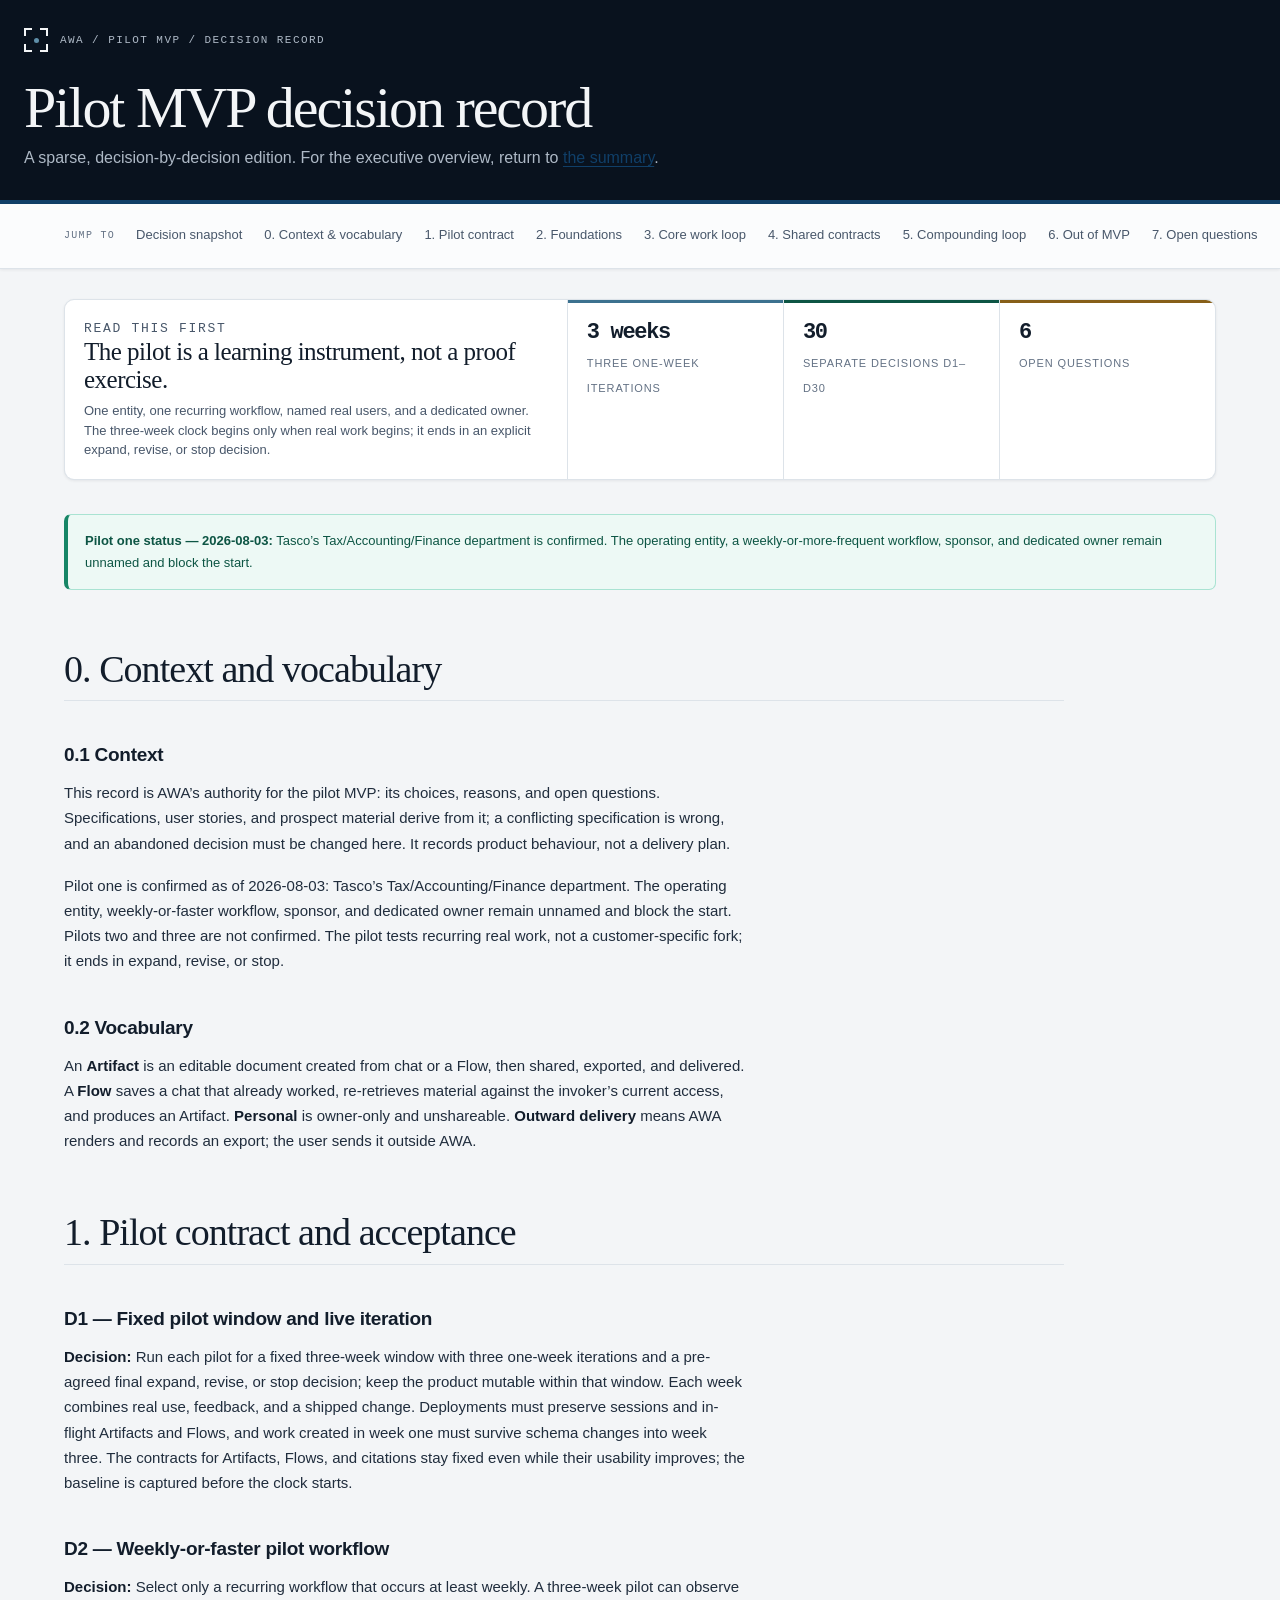
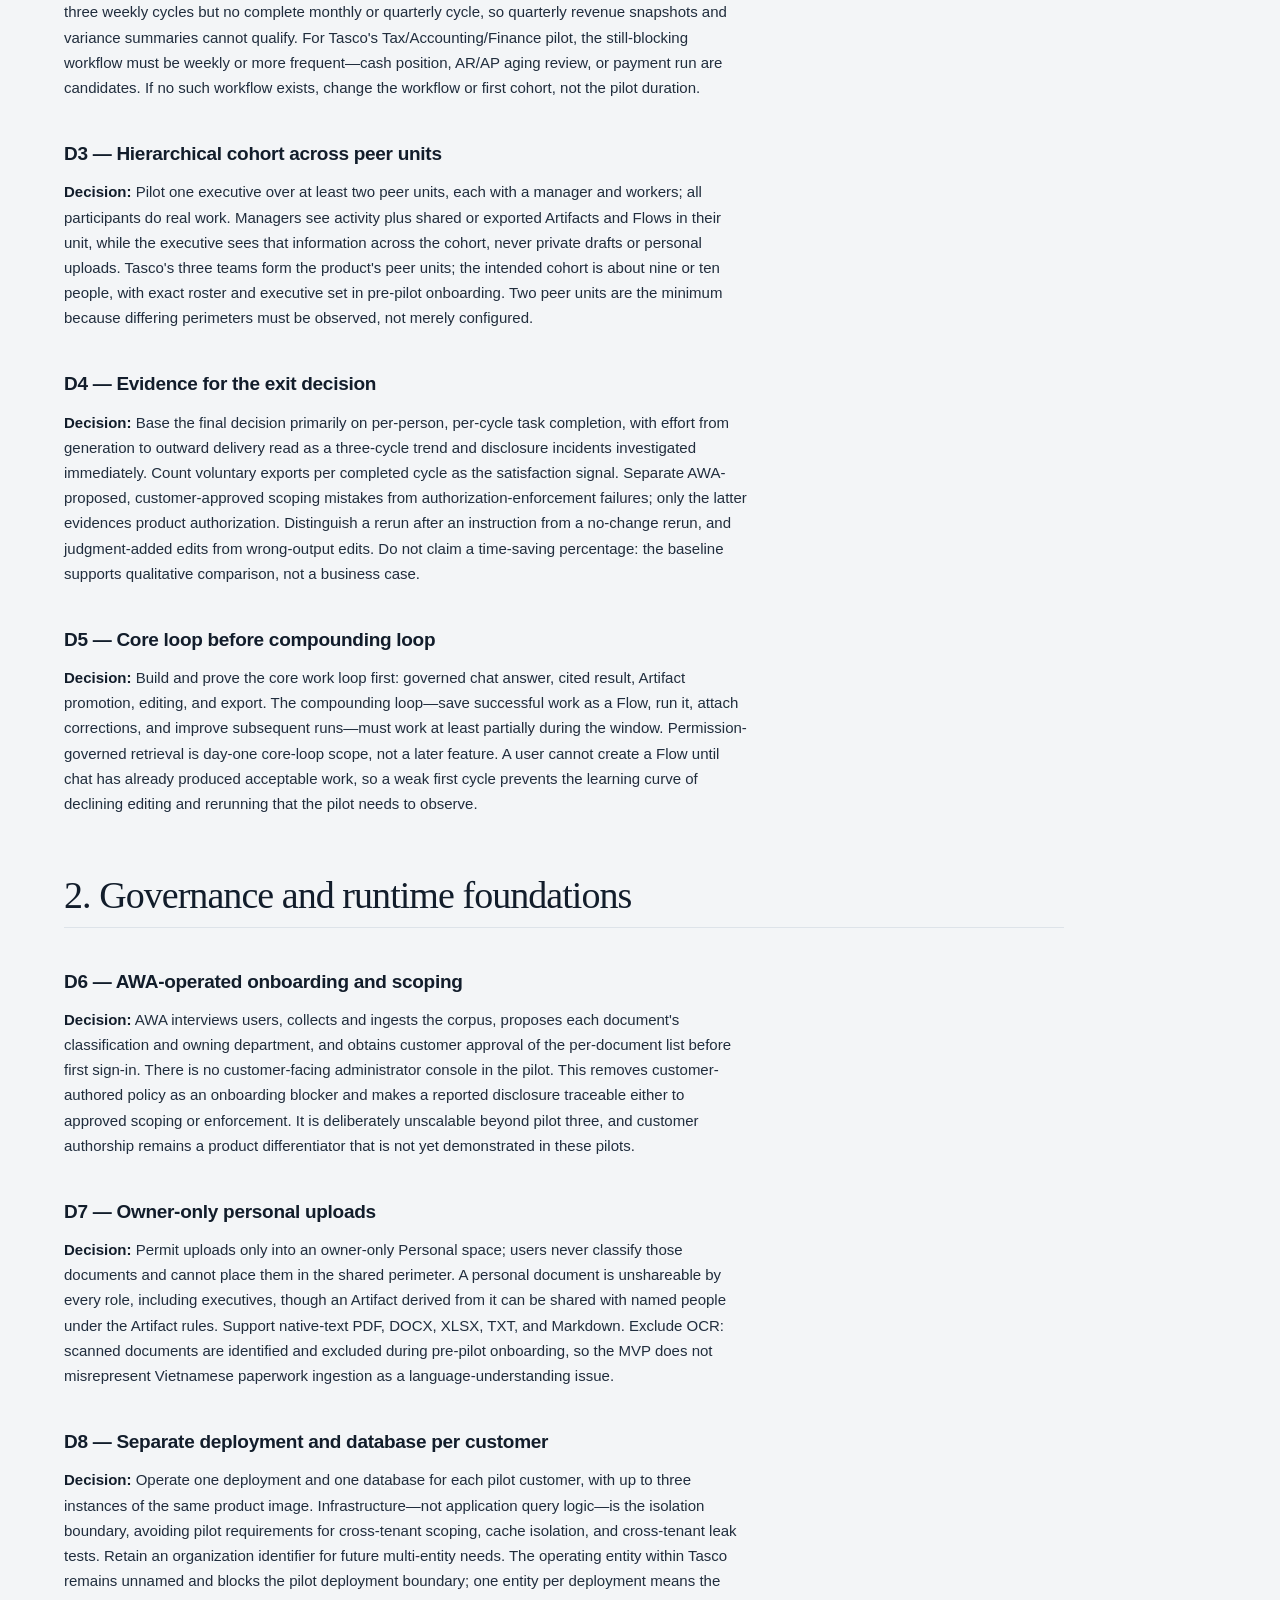
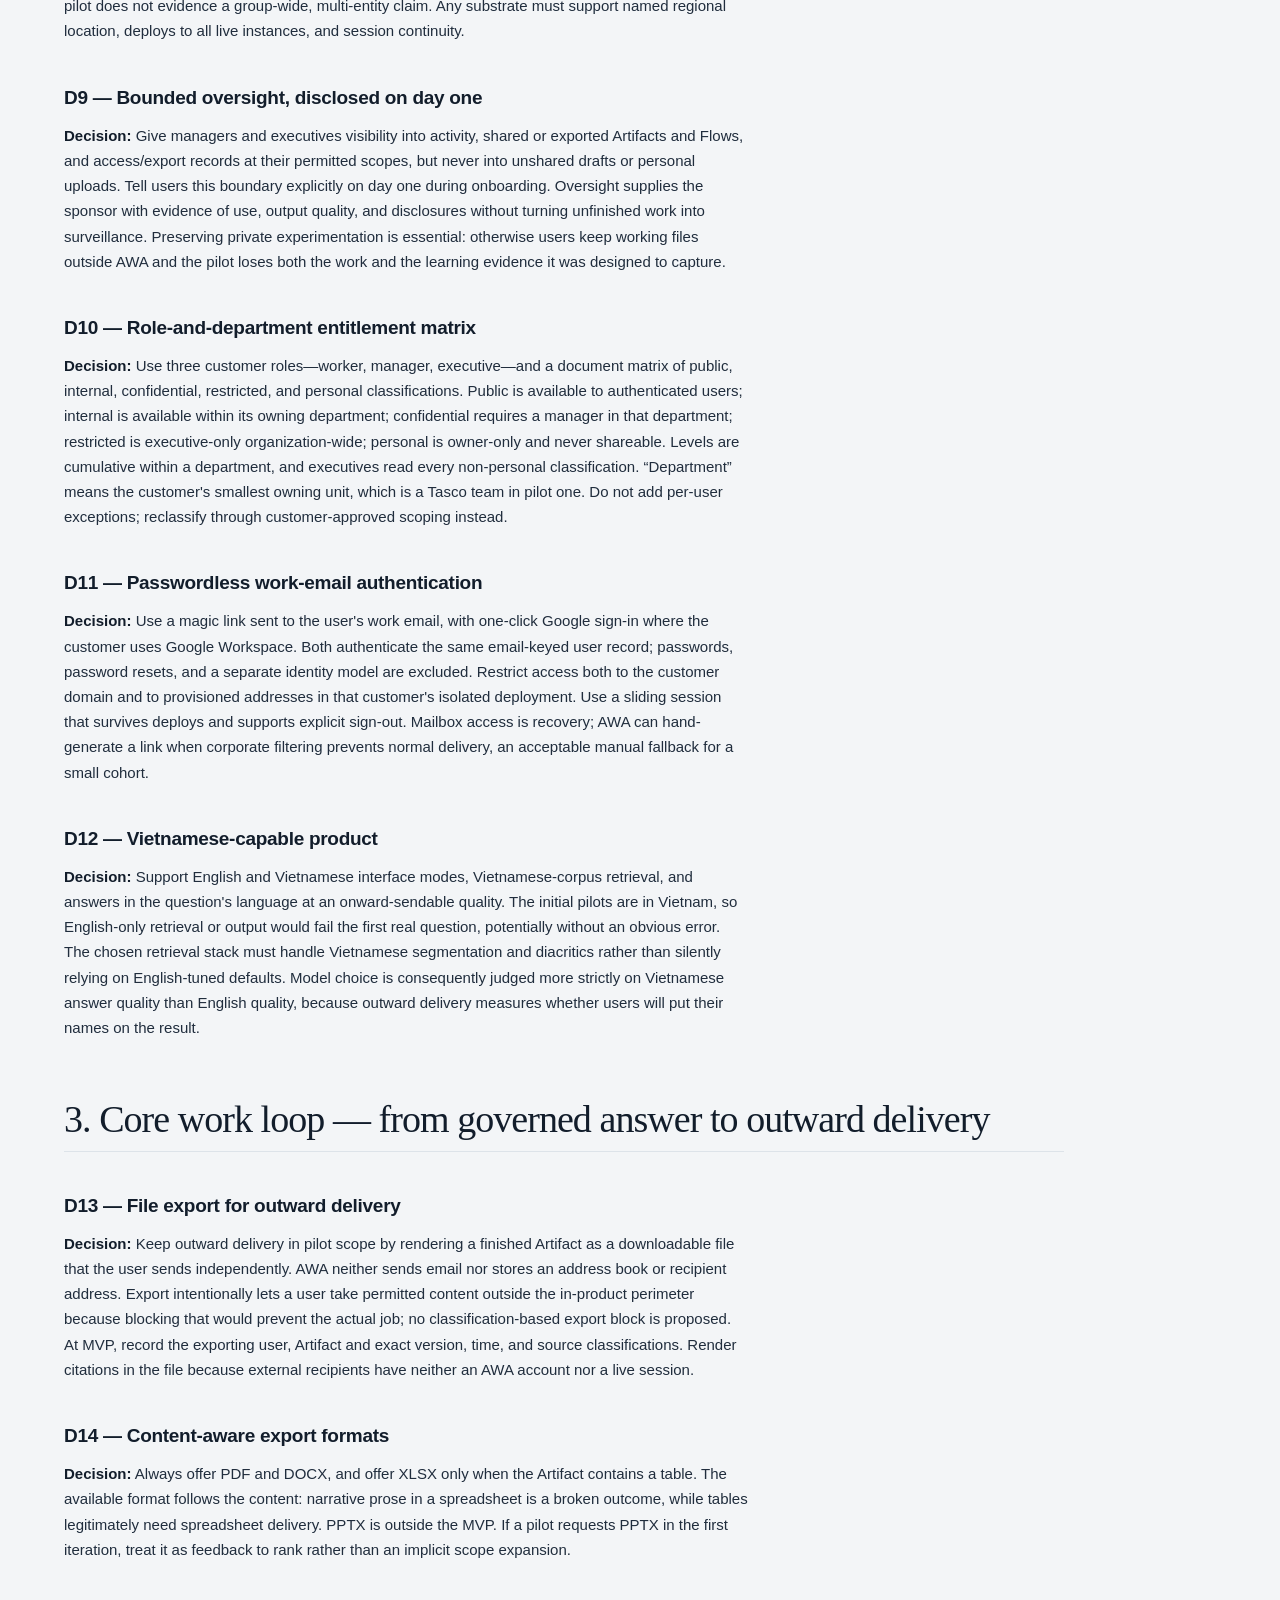
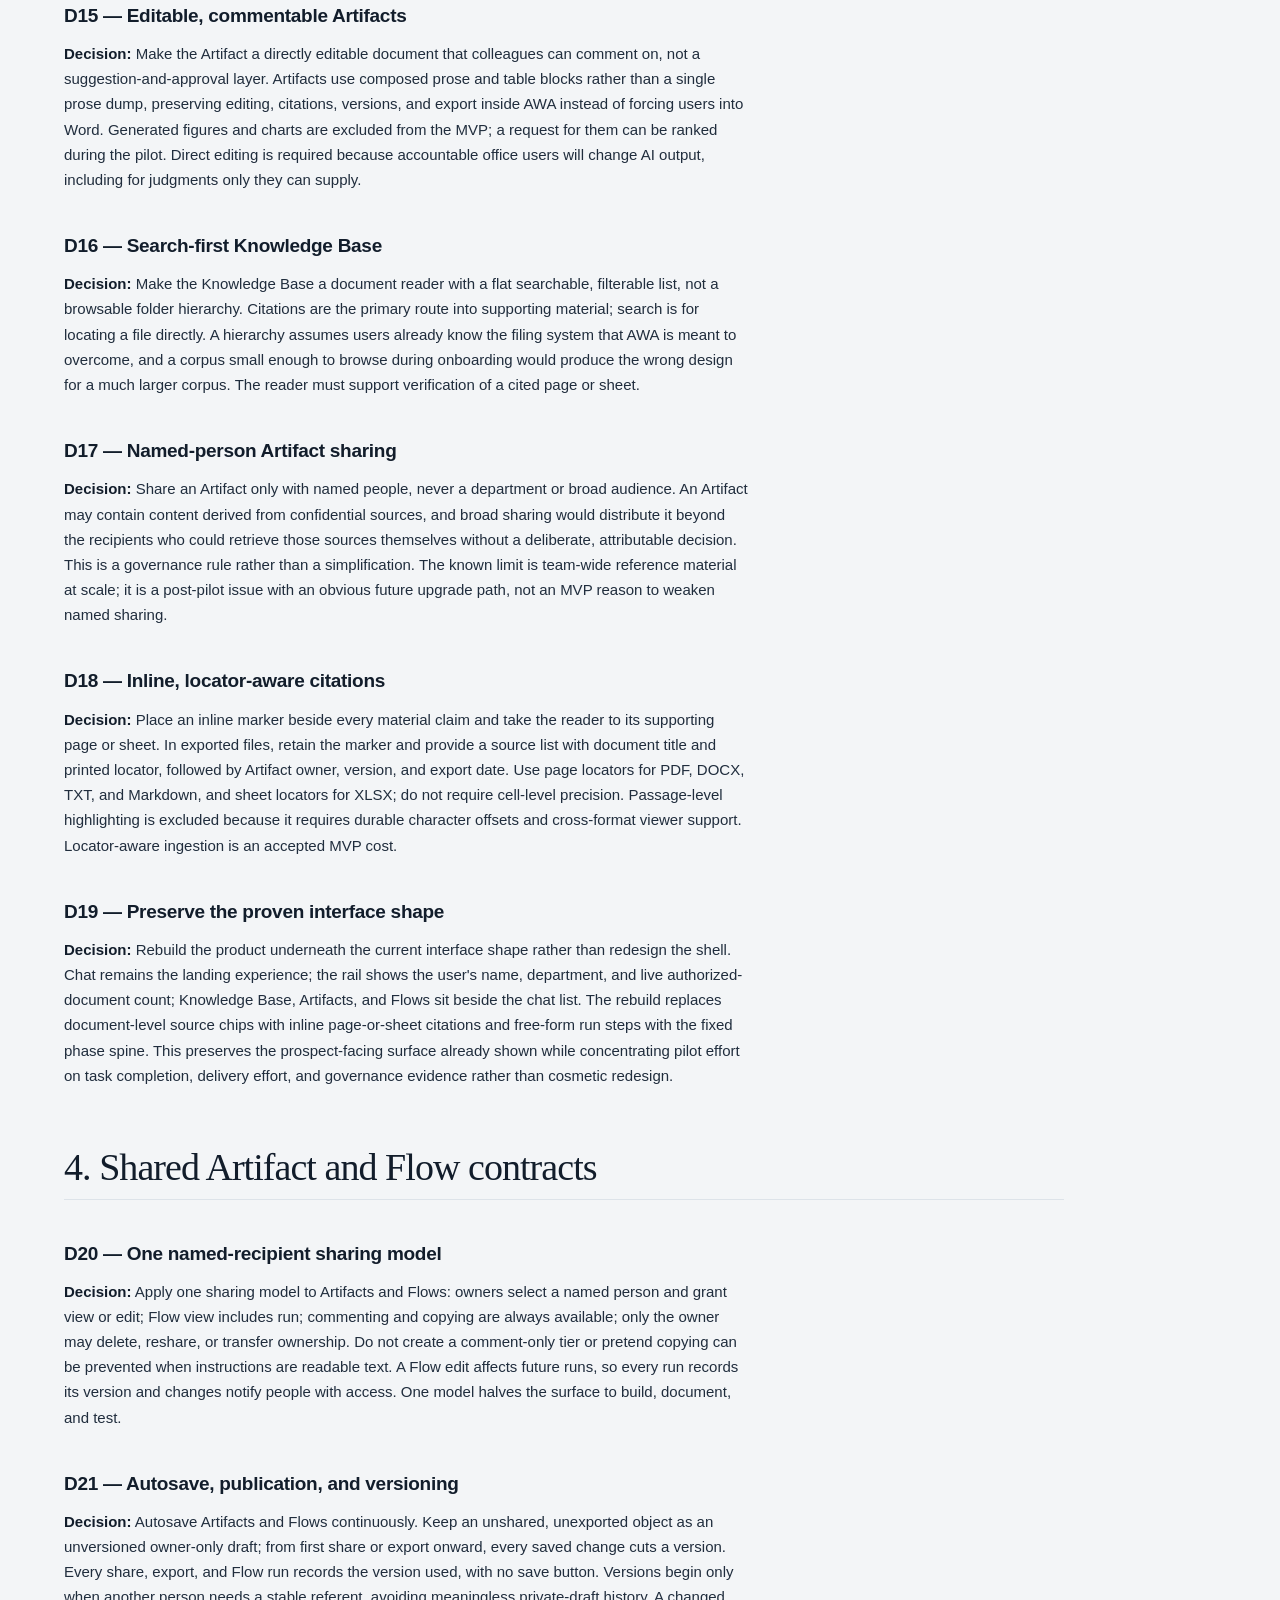
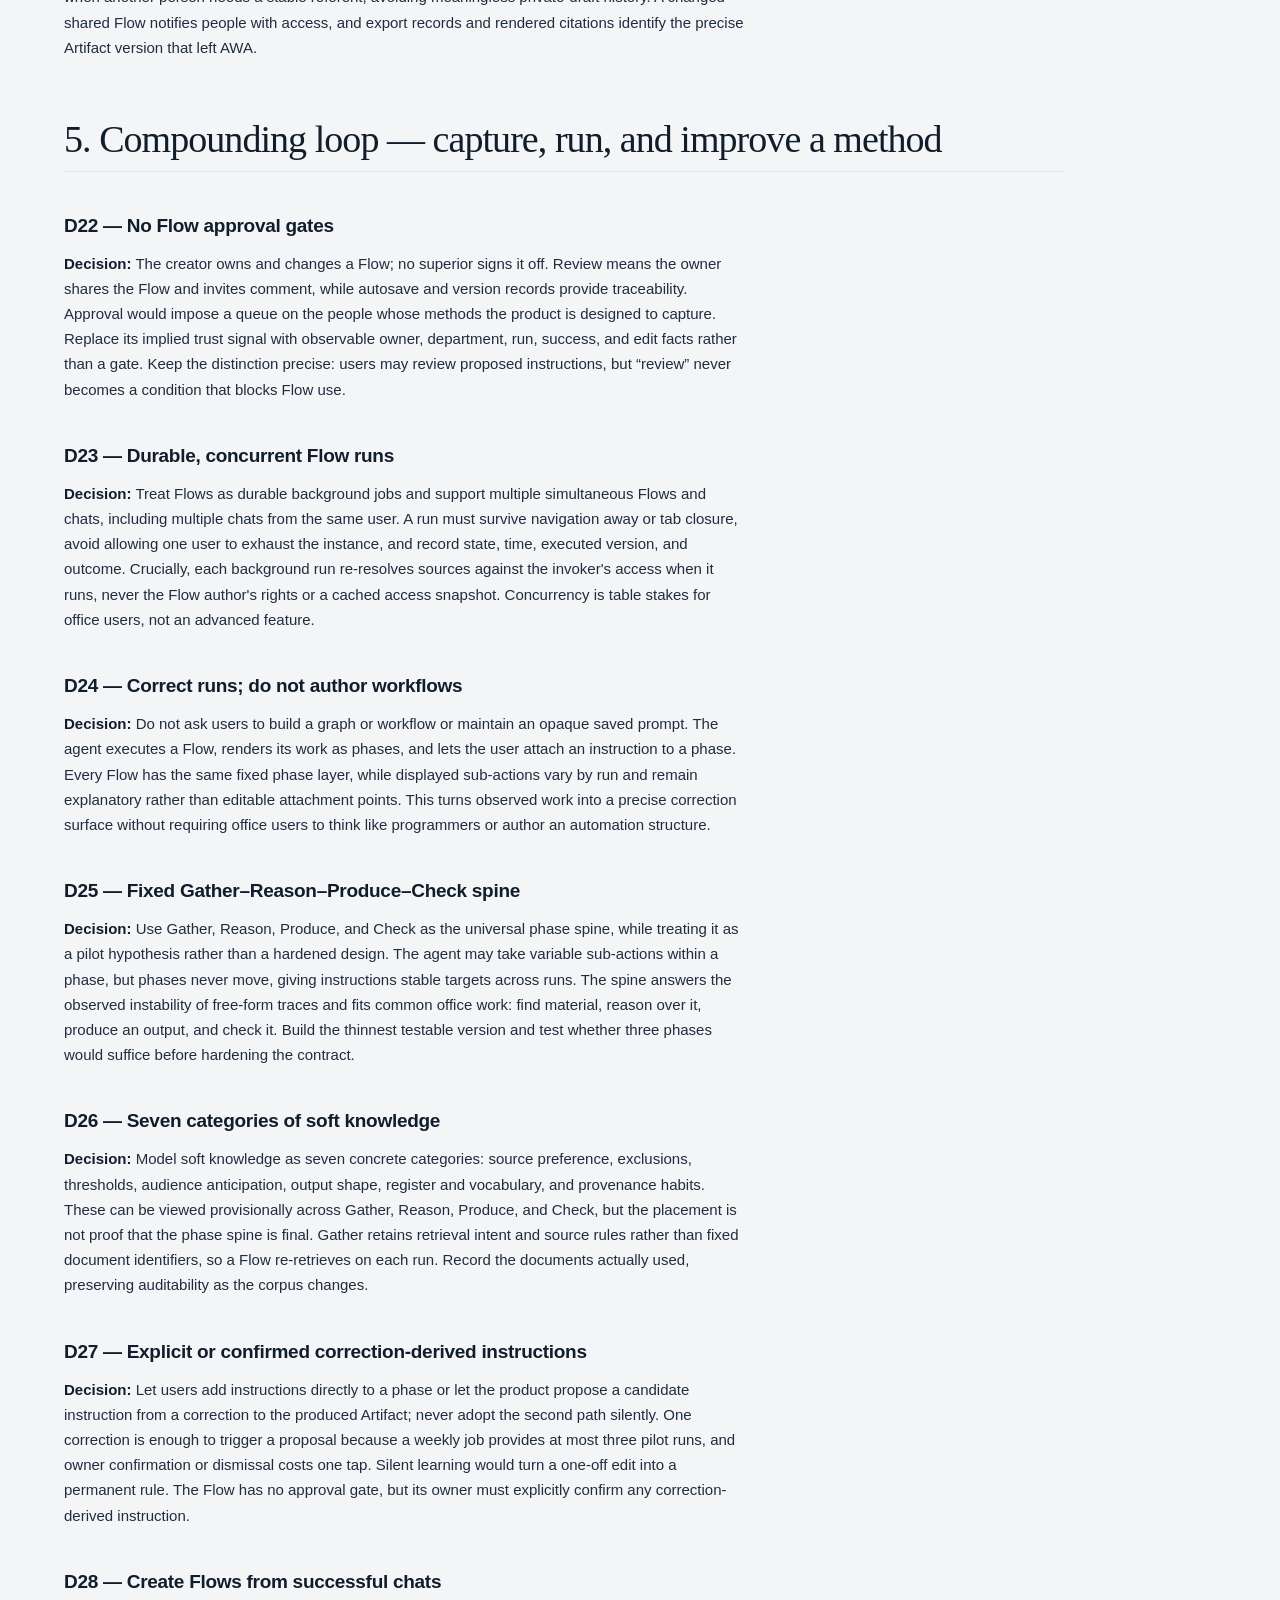
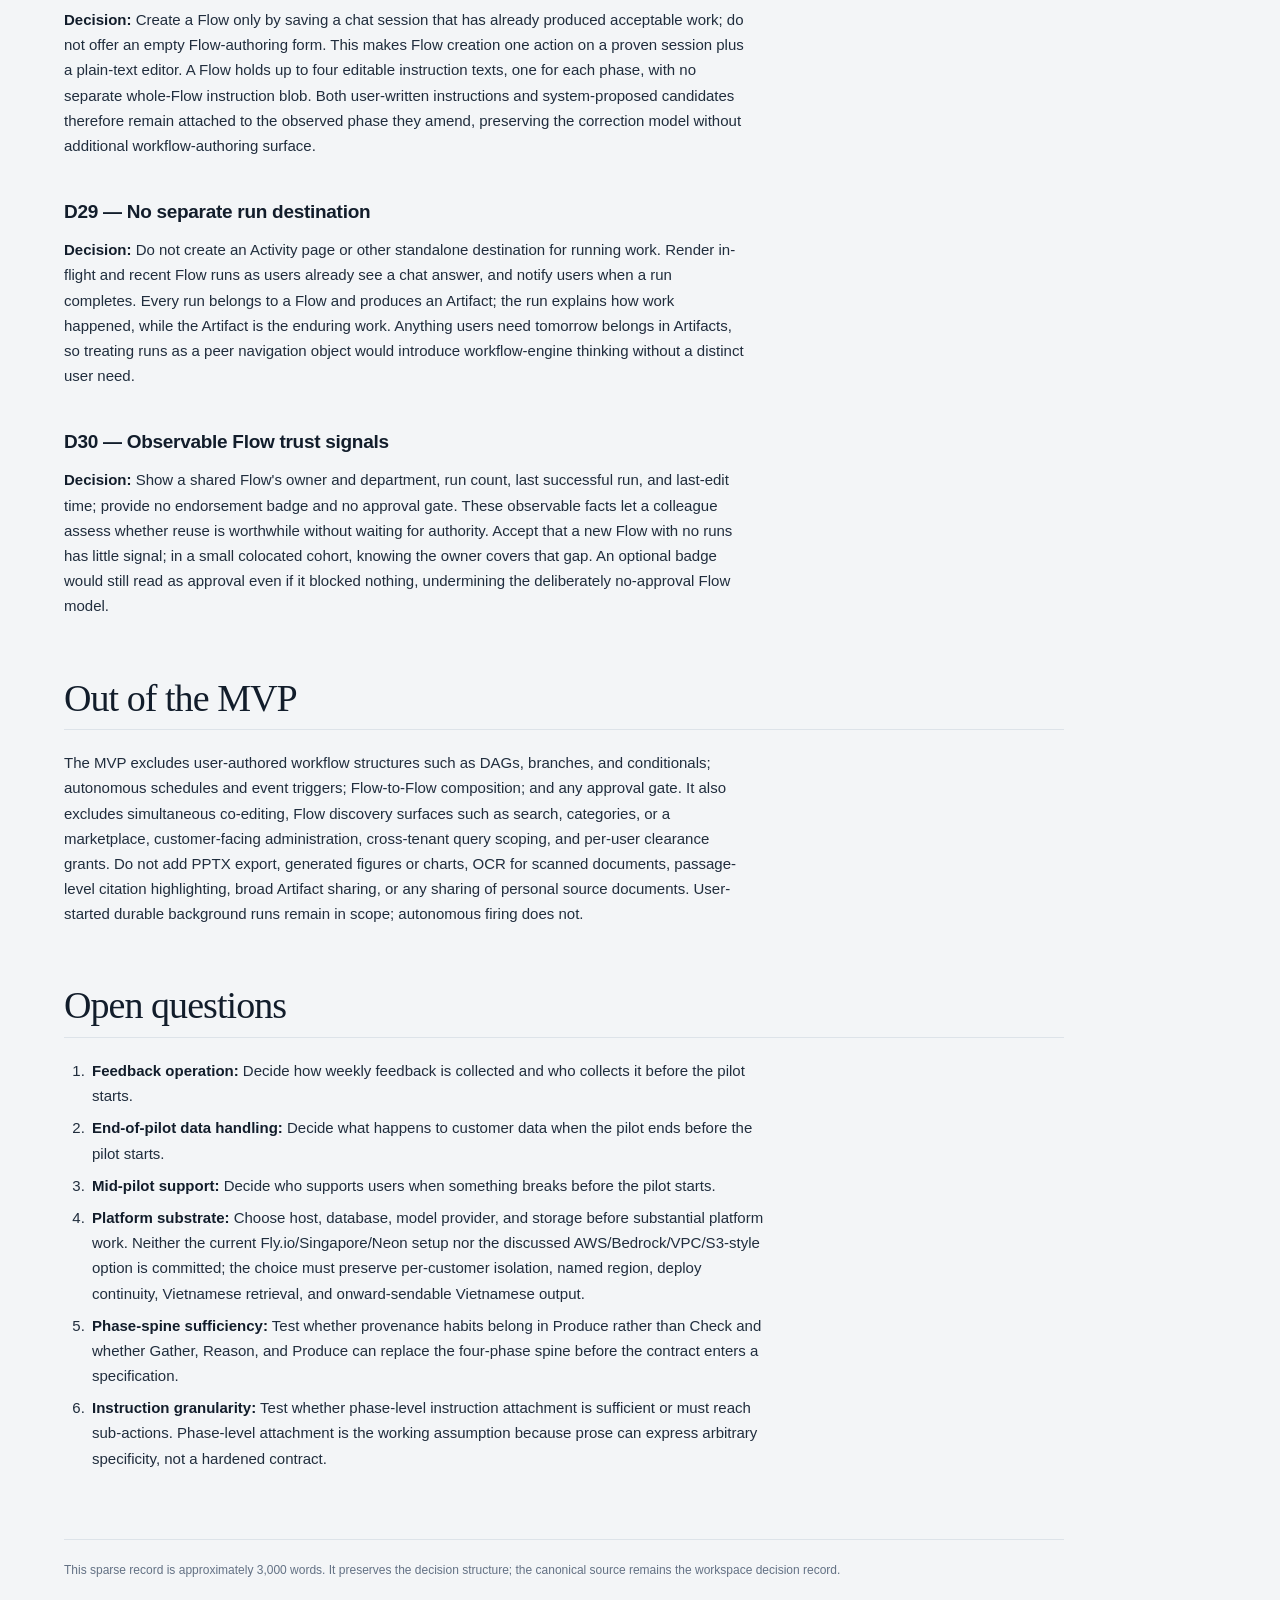
==== commit 495346e3: "fix(board): move record navigation to top" ====
--- a/site/full-record.html
+++ b/site/full-record.html
@@ -13,12 +13,12 @@
   --brand-700:#103f68; --brand-900:#082641; --iris-100:#dce8ef; --iris-500:#3c718f;
   --jade-50:#edf9f5; --jade-200:#a9e3d2; --jade-700:#0d5544;
   --gold-100:#f8ecc9; --gold-600:#875f18;
-  --paper:#fff; --paper-line:#dfe5eb;
+  --paper:#fff; --paper-line:#dfe5eb; --nav-offset:64px;
   --sans: Inter,-apple-system,BlinkMacSystemFont,"Segoe UI",Roboto,sans-serif;
   --serif: Newsreader,Georgia,serif; --mono:"IBM Plex Mono",ui-monospace,Menlo,monospace;
 }
 * { box-sizing:border-box; }
-html { scroll-behavior:smooth; background:var(--ink-50); }
+html { scroll-behavior:smooth; scroll-padding-top:var(--nav-offset); background:var(--ink-50); }
 body { margin:0; color:var(--ink-800); background:var(--ink-50); font:15px/1.68 var(--sans); }
 a { color:var(--brand-700); text-underline-offset:3px; }
 a:focus-visible, summary:focus-visible { outline:3px solid var(--iris-500); outline-offset:3px; border-radius:3px; }
@@ -29,11 +29,12 @@
 .perimeter::after { content:""; position:absolute; width:5px; height:5px; border-radius:50%; background:#5f8fa9; left:9.5px; top:9.5px; }
 .masthead h1 { max-width:900px; margin:26px 0 8px; font:400 clamp(32px,5vw,58px)/1.02 var(--serif); letter-spacing:-.035em; }
 .masthead p { max-width:770px; margin:0; color:var(--ink-300); font-size:16px; }
-.board { display:grid; grid-template-columns:258px minmax(0,1fr); max-width:1360px; margin:0 auto; }
-.nav { position:sticky; top:0; align-self:start; height:100vh; overflow:auto; padding:25px 20px 40px; border-right:1px solid var(--ink-150); background:var(--ink-25); }
+.board { max-width:1360px; margin:0 auto; }
+.nav { position:sticky; top:0; z-index:1; display:flex; align-items:center; gap:4px; overflow-x:auto; padding:12px clamp(22px,5vw,72px); border-bottom:1px solid var(--ink-150); background:var(--ink-25); box-shadow:0 1px 3px rgba(9,18,30,.07); }
 .nav-label, .eyebrow { margin:0 0 10px; color:var(--ink-500); font:10px/1.3 var(--mono); letter-spacing:.13em; text-transform:uppercase; }
-.nav a { display:block; padding:8px 9px; margin:2px 0; border-left:2px solid transparent; color:var(--ink-600); font-size:13px; text-decoration:none; }
-.nav a:hover { color:var(--brand-700); background:var(--iris-100); border-left-color:var(--iris-500); }
+.nav-label { flex:none; margin:0 8px 0 0; }
+.nav a { flex:none; padding:8px 9px; border-bottom:2px solid transparent; color:var(--ink-600); font-size:13px; text-decoration:none; white-space:nowrap; }
+.nav a:hover { color:var(--brand-700); background:var(--iris-100); border-bottom-color:var(--iris-500); }
 .content { min-width:0; padding:30px clamp(22px,5vw,72px) 80px; }
 .snapshot { display:grid; grid-template-columns:1.4fr repeat(3,minmax(120px,.6fr)); gap:1px; margin:0 0 34px; overflow:hidden; border:1px solid var(--ink-150); background:var(--ink-150); border-radius:10px; box-shadow:0 1px 3px rgba(9,18,30,.07); }
 .snapshot > div { min-width:0; padding:19px; background:var(--paper); }
@@ -69,7 +70,7 @@
 .table-wrap { overflow-x:auto; margin:24px 0 28px; border:1px solid var(--paper-line); border-radius:8px; background:var(--paper); box-shadow:0 1px 2px rgba(9,18,30,.05); }
 table { width:100%; min-width:620px; border-collapse:collapse; font-size:13px; line-height:1.45; }
 th, td { padding:11px 13px; vertical-align:top; text-align:left; border-bottom:1px solid var(--ink-150); }
-th { position:sticky; top:0; background:var(--ink-50); color:var(--ink-700); font:600 10px/1.3 var(--mono); letter-spacing:.06em; text-transform:uppercase; }
+th { position:sticky; top:var(--nav-offset); background:var(--ink-50); color:var(--ink-700); font:600 10px/1.3 var(--mono); letter-spacing:.06em; text-transform:uppercase; }
 tr:last-child td { border-bottom:0; }
 td:first-child { color:var(--ink-900); font-weight:600; }
 hr { border:0; border-top:1px solid var(--ink-150); margin:42px 0; }
@@ -77,7 +78,7 @@
 .source pre { overflow:auto; padding:14px; border-radius:7px; background:var(--ink-900); color:var(--ink-50); }
 .source pre code { padding:0; background:transparent; color:inherit; }
 footer { max-width:1000px; margin-top:68px; padding-top:20px; border-top:1px solid var(--ink-150); color:var(--ink-500); font-size:12px; }
-@media (max-width: 900px) { .board { display:block; } .nav { position:static; height:auto; padding:16px max(22px,5vw); border-right:0; border-bottom:1px solid var(--ink-150); display:flex; overflow-x:auto; gap:4px; } .nav-label { display:none; } .nav a { white-space:nowrap; flex:none; border-left:0; border-bottom:2px solid transparent; } .nav a:hover { border-left-color:transparent; border-bottom-color:var(--iris-500); } .snapshot { grid-template-columns:1fr 1fr; } .snapshot > div:first-child { grid-column:1/-1; } }
+@media (max-width: 900px) { .nav { padding-right:max(22px,5vw); padding-left:max(22px,5vw); } .nav-label { display:none; } .snapshot { grid-template-columns:1fr 1fr; } .snapshot > div:first-child { grid-column:1/-1; } }
 @media (max-width: 560px) { body { font-size:14px; } .masthead { padding-top:20px; padding-bottom:24px; } .masthead p { font-size:14px; } .content { padding-top:22px; } .snapshot { display:block; } .snapshot > div { border-bottom:1px solid var(--ink-150); } .snapshot > div:last-child { border-bottom:0; } table { font-size:12px; } th,td { padding:9px 10px; } }
 @media print { body { background:#fff; } .masthead { background:#fff; color:var(--ink-900); border-bottom:1px solid var(--ink-300); } .masthead p,.brandline { color:var(--ink-600); } .perimeter { filter:invert(1); } .nav { display:none; } .board { display:block; } .content { padding:20px 0; } .snapshot { break-inside:avoid; } .record-section { border:0; box-shadow:none; } .record-section > summary { padding:0; } .record-section > summary::after { display:none; } .record-section-body { padding:0; } .source h2 { break-after:avoid; } .source h3 { break-after:avoid; } .table-wrap { overflow:visible; } }
 </style>
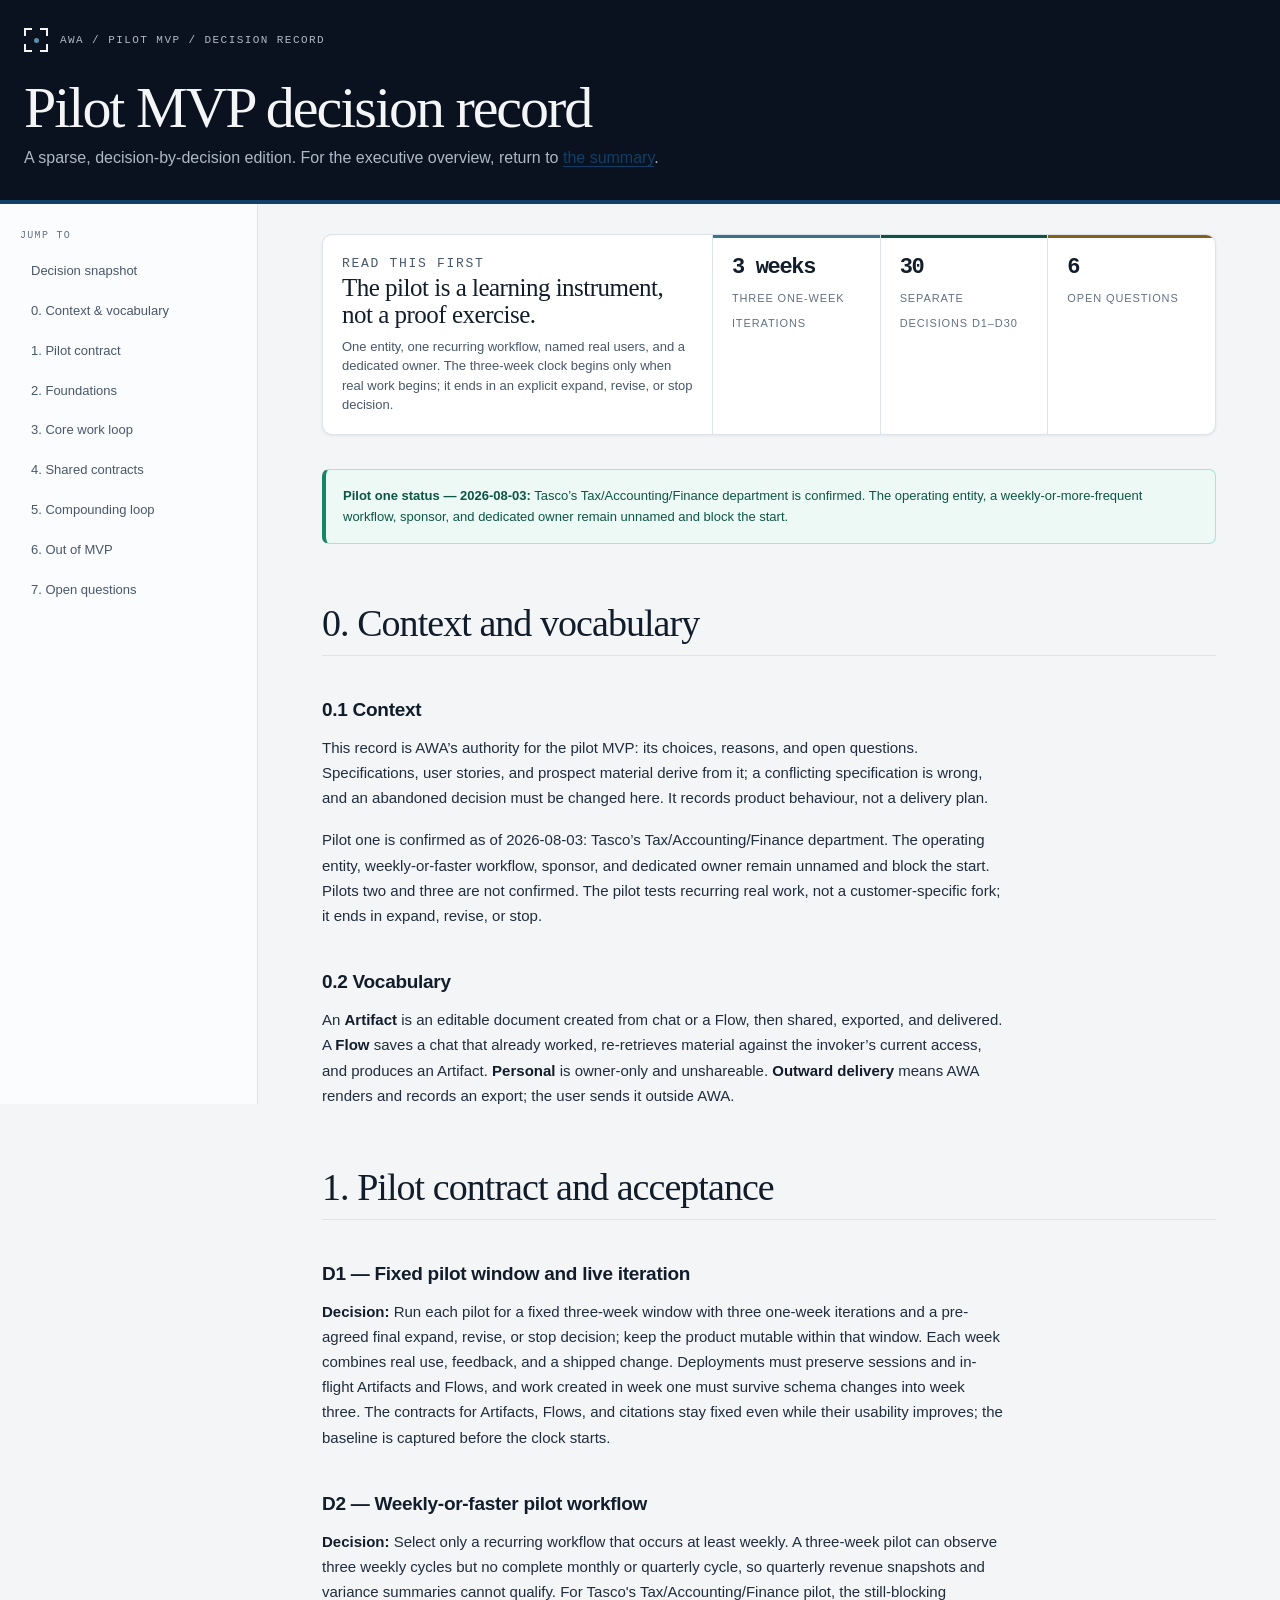
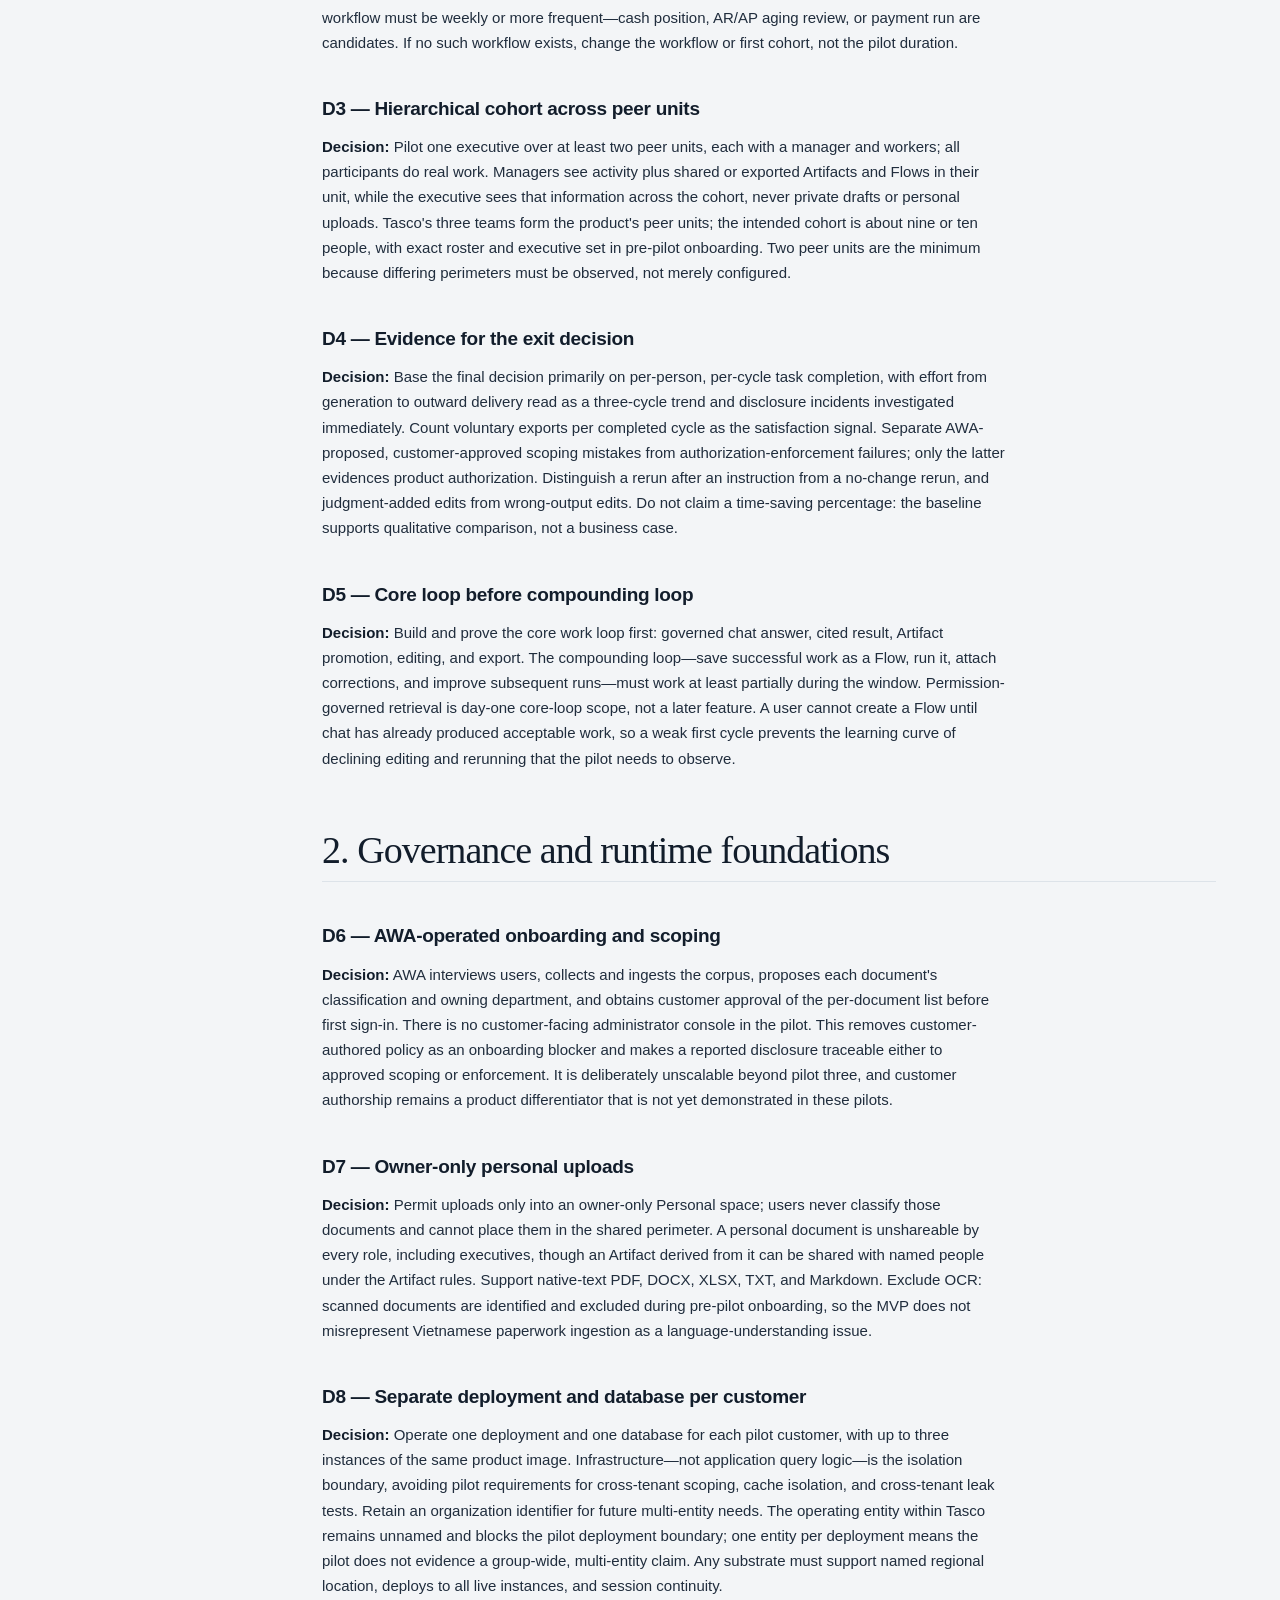
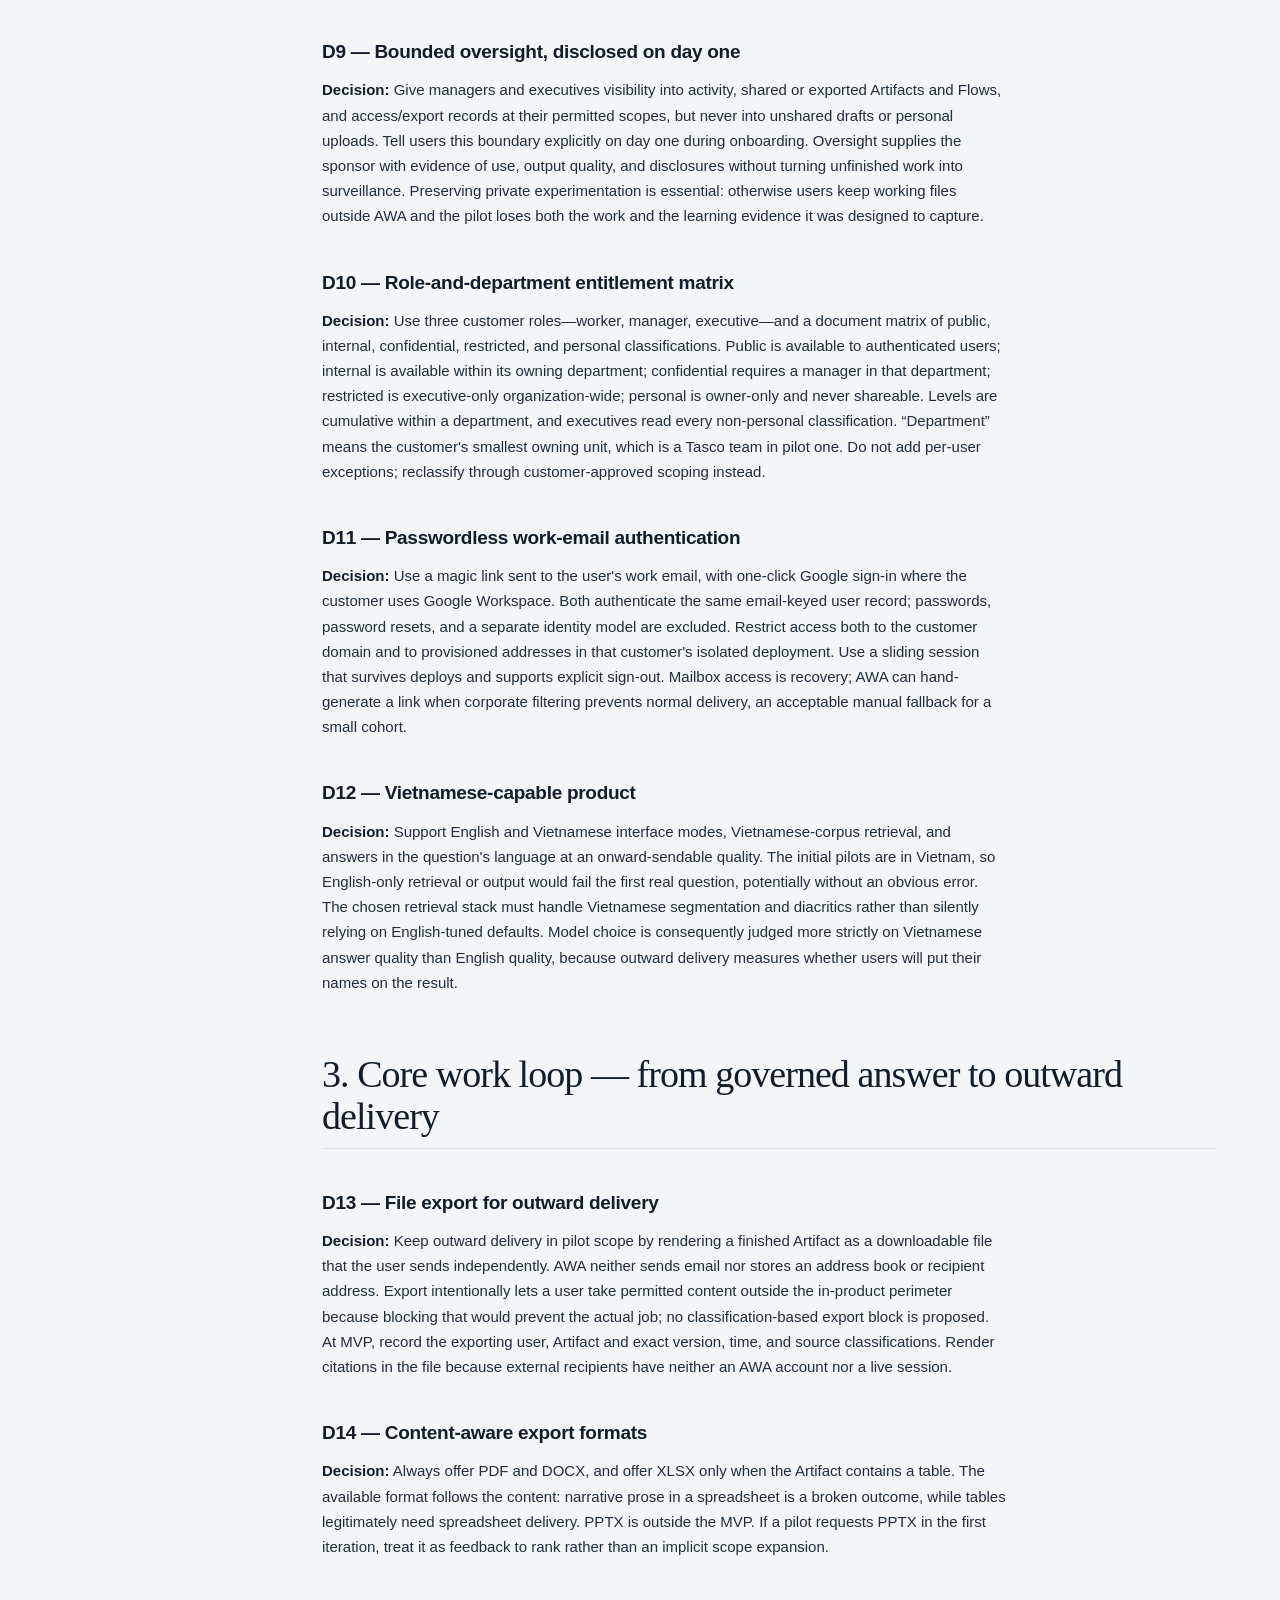
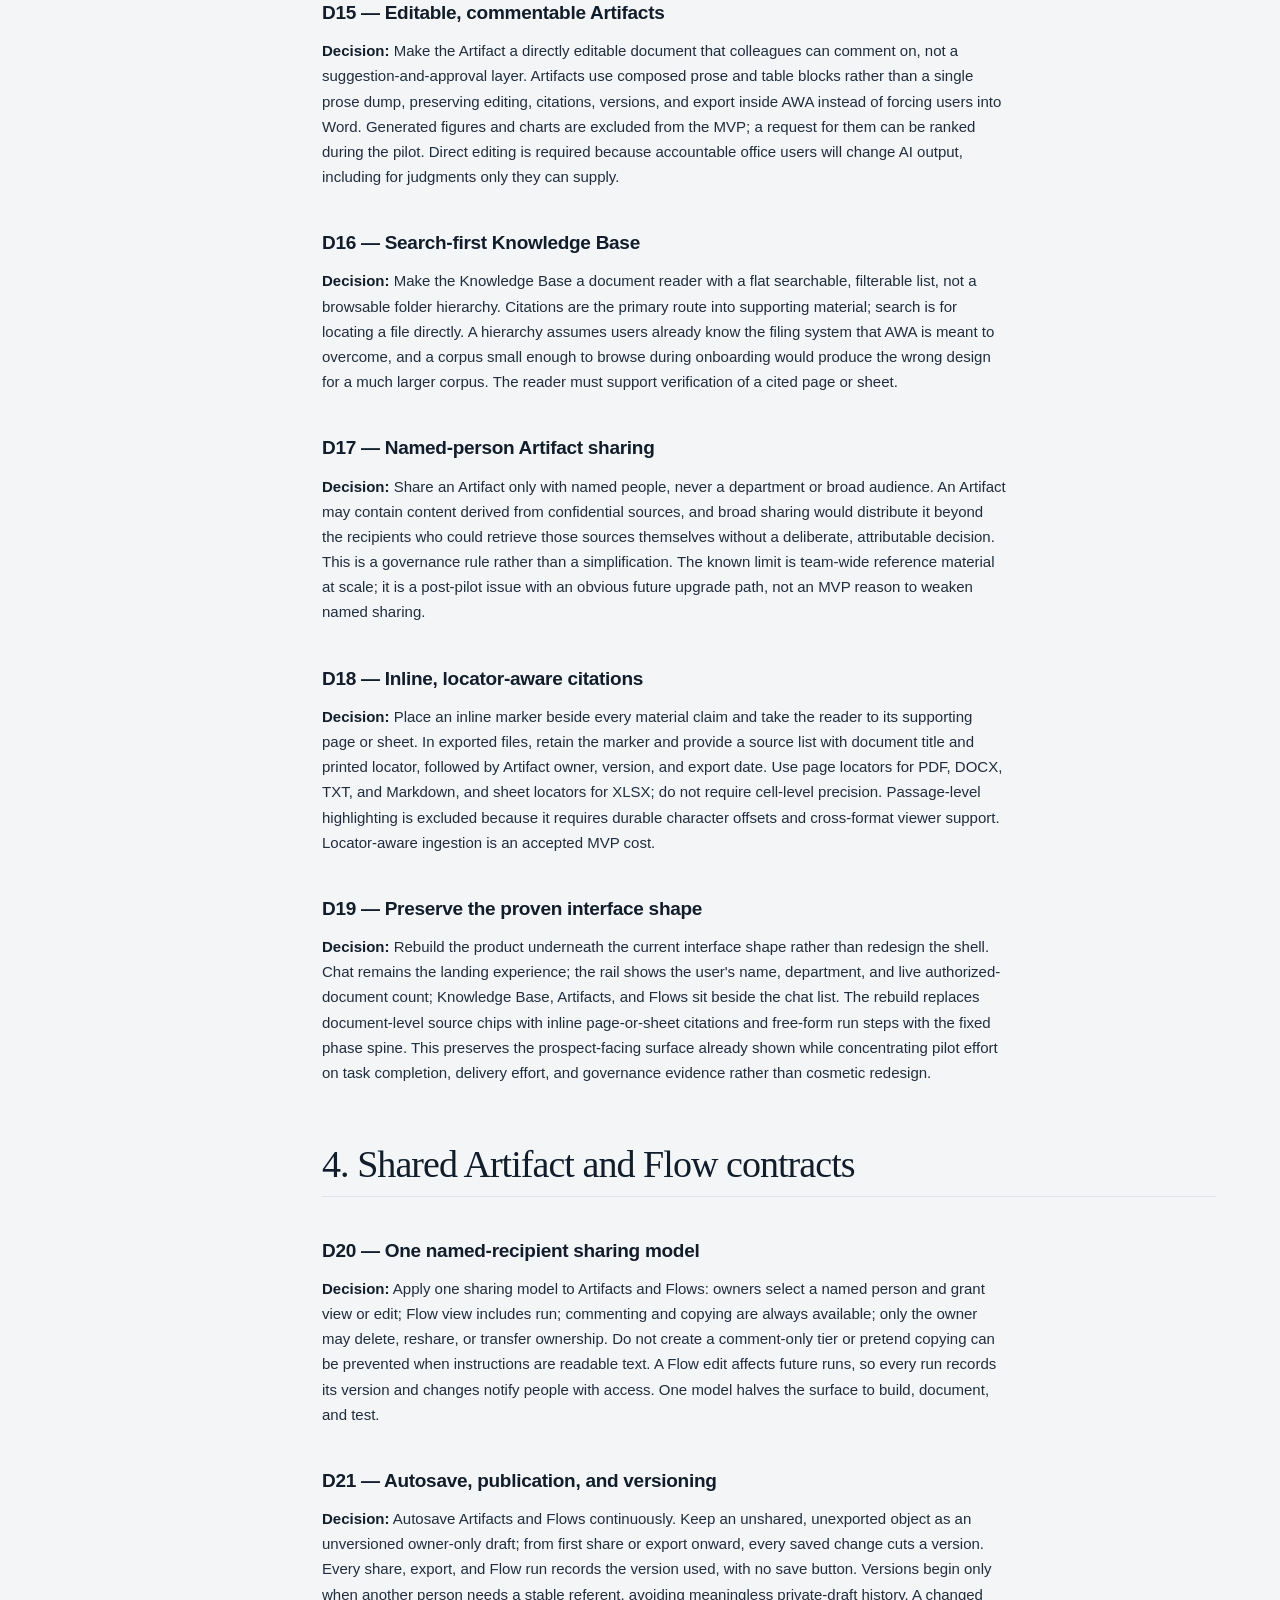
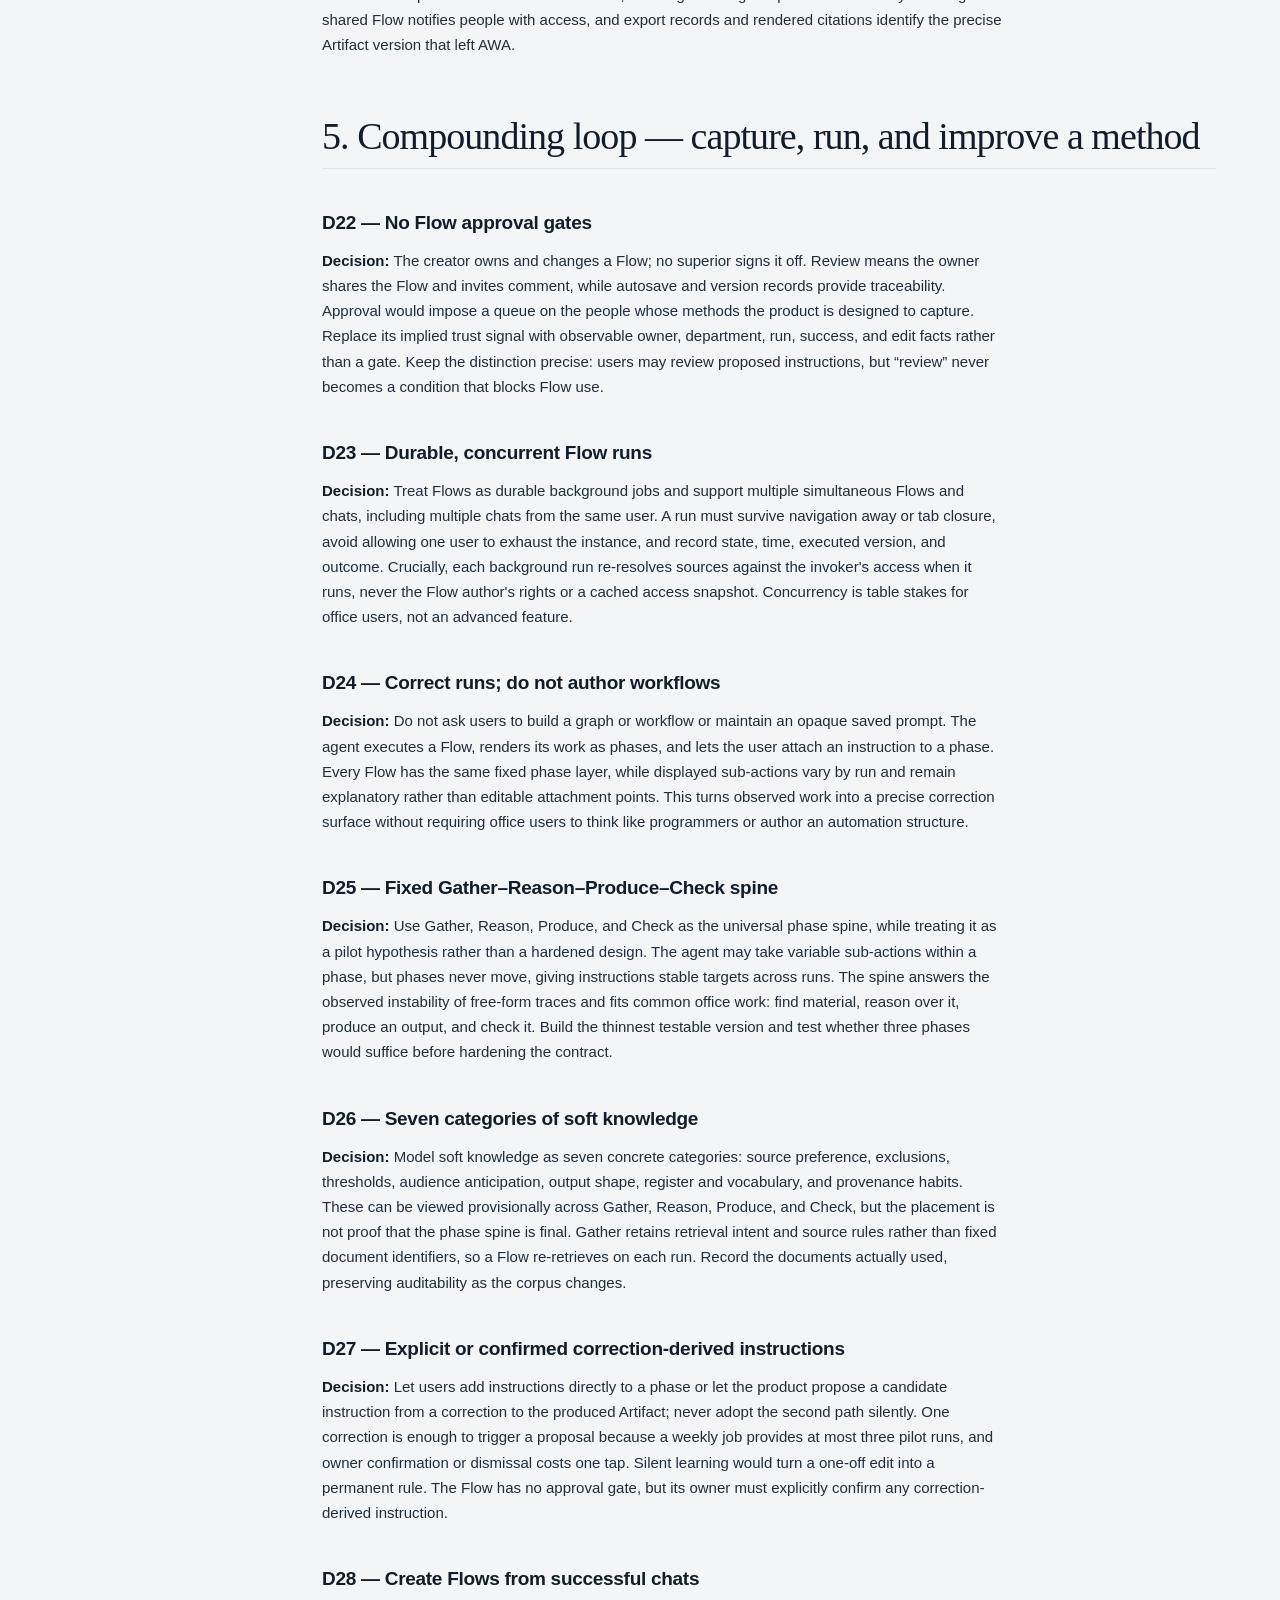
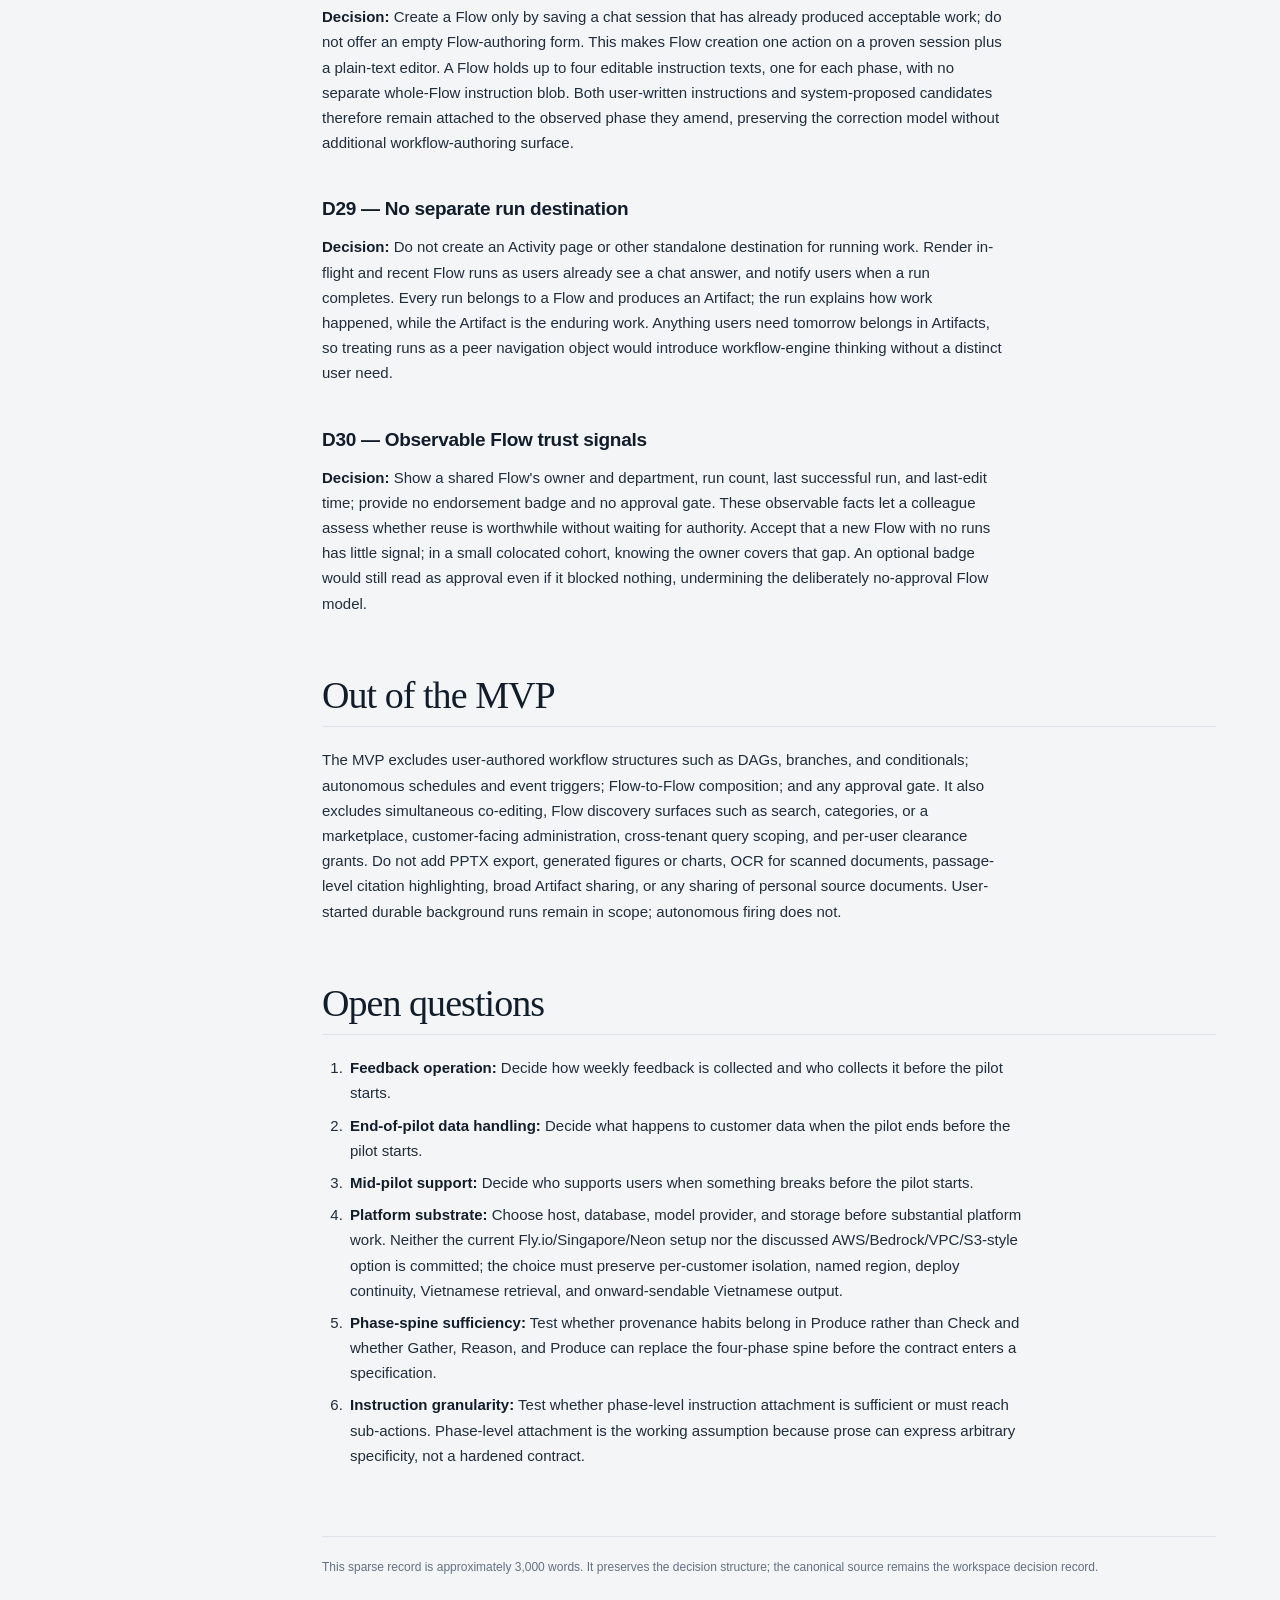
==== commit 24e3c780: "fix(board): restore vertical record navigation" ====
--- a/site/full-record.html
+++ b/site/full-record.html
@@ -13,12 +13,12 @@
   --brand-700:#103f68; --brand-900:#082641; --iris-100:#dce8ef; --iris-500:#3c718f;
   --jade-50:#edf9f5; --jade-200:#a9e3d2; --jade-700:#0d5544;
   --gold-100:#f8ecc9; --gold-600:#875f18;
-  --paper:#fff; --paper-line:#dfe5eb; --nav-offset:64px;
+  --paper:#fff; --paper-line:#dfe5eb;
   --sans: Inter,-apple-system,BlinkMacSystemFont,"Segoe UI",Roboto,sans-serif;
   --serif: Newsreader,Georgia,serif; --mono:"IBM Plex Mono",ui-monospace,Menlo,monospace;
 }
 * { box-sizing:border-box; }
-html { scroll-behavior:smooth; scroll-padding-top:var(--nav-offset); background:var(--ink-50); }
+html { scroll-behavior:smooth; background:var(--ink-50); }
 body { margin:0; color:var(--ink-800); background:var(--ink-50); font:15px/1.68 var(--sans); }
 a { color:var(--brand-700); text-underline-offset:3px; }
 a:focus-visible, summary:focus-visible { outline:3px solid var(--iris-500); outline-offset:3px; border-radius:3px; }
@@ -29,12 +29,11 @@
 .perimeter::after { content:""; position:absolute; width:5px; height:5px; border-radius:50%; background:#5f8fa9; left:9.5px; top:9.5px; }
 .masthead h1 { max-width:900px; margin:26px 0 8px; font:400 clamp(32px,5vw,58px)/1.02 var(--serif); letter-spacing:-.035em; }
 .masthead p { max-width:770px; margin:0; color:var(--ink-300); font-size:16px; }
-.board { max-width:1360px; margin:0 auto; }
-.nav { position:sticky; top:0; z-index:1; display:flex; align-items:center; gap:4px; overflow-x:auto; padding:12px clamp(22px,5vw,72px); border-bottom:1px solid var(--ink-150); background:var(--ink-25); box-shadow:0 1px 3px rgba(9,18,30,.07); }
+.board { display:grid; grid-template-columns:258px minmax(0,1fr); max-width:1360px; margin:0 auto; }
+.nav { position:sticky; top:0; align-self:start; height:100vh; overflow:auto; padding:25px 20px 40px; border-right:1px solid var(--ink-150); background:var(--ink-25); }
 .nav-label, .eyebrow { margin:0 0 10px; color:var(--ink-500); font:10px/1.3 var(--mono); letter-spacing:.13em; text-transform:uppercase; }
-.nav-label { flex:none; margin:0 8px 0 0; }
-.nav a { flex:none; padding:8px 9px; border-bottom:2px solid transparent; color:var(--ink-600); font-size:13px; text-decoration:none; white-space:nowrap; }
-.nav a:hover { color:var(--brand-700); background:var(--iris-100); border-bottom-color:var(--iris-500); }
+.nav a { display:block; padding:8px 9px; margin:2px 0; border-left:2px solid transparent; color:var(--ink-600); font-size:13px; text-decoration:none; }
+.nav a:hover { color:var(--brand-700); background:var(--iris-100); border-left-color:var(--iris-500); }
 .content { min-width:0; padding:30px clamp(22px,5vw,72px) 80px; }
 .snapshot { display:grid; grid-template-columns:1.4fr repeat(3,minmax(120px,.6fr)); gap:1px; margin:0 0 34px; overflow:hidden; border:1px solid var(--ink-150); background:var(--ink-150); border-radius:10px; box-shadow:0 1px 3px rgba(9,18,30,.07); }
 .snapshot > div { min-width:0; padding:19px; background:var(--paper); }
@@ -70,7 +69,7 @@
 .table-wrap { overflow-x:auto; margin:24px 0 28px; border:1px solid var(--paper-line); border-radius:8px; background:var(--paper); box-shadow:0 1px 2px rgba(9,18,30,.05); }
 table { width:100%; min-width:620px; border-collapse:collapse; font-size:13px; line-height:1.45; }
 th, td { padding:11px 13px; vertical-align:top; text-align:left; border-bottom:1px solid var(--ink-150); }
-th { position:sticky; top:var(--nav-offset); background:var(--ink-50); color:var(--ink-700); font:600 10px/1.3 var(--mono); letter-spacing:.06em; text-transform:uppercase; }
+th { position:sticky; top:0; background:var(--ink-50); color:var(--ink-700); font:600 10px/1.3 var(--mono); letter-spacing:.06em; text-transform:uppercase; }
 tr:last-child td { border-bottom:0; }
 td:first-child { color:var(--ink-900); font-weight:600; }
 hr { border:0; border-top:1px solid var(--ink-150); margin:42px 0; }
@@ -78,7 +77,7 @@
 .source pre { overflow:auto; padding:14px; border-radius:7px; background:var(--ink-900); color:var(--ink-50); }
 .source pre code { padding:0; background:transparent; color:inherit; }
 footer { max-width:1000px; margin-top:68px; padding-top:20px; border-top:1px solid var(--ink-150); color:var(--ink-500); font-size:12px; }
-@media (max-width: 900px) { .nav { padding-right:max(22px,5vw); padding-left:max(22px,5vw); } .nav-label { display:none; } .snapshot { grid-template-columns:1fr 1fr; } .snapshot > div:first-child { grid-column:1/-1; } }
+@media (max-width: 900px) { .board { display:block; } .nav { position:static; height:auto; padding:16px max(22px,5vw); border-right:0; border-bottom:1px solid var(--ink-150); display:flex; overflow-x:auto; gap:4px; } .nav-label { display:none; } .nav a { white-space:nowrap; flex:none; border-left:0; border-bottom:2px solid transparent; } .nav a:hover { border-left-color:transparent; border-bottom-color:var(--iris-500); } .snapshot { grid-template-columns:1fr 1fr; } .snapshot > div:first-child { grid-column:1/-1; } }
 @media (max-width: 560px) { body { font-size:14px; } .masthead { padding-top:20px; padding-bottom:24px; } .masthead p { font-size:14px; } .content { padding-top:22px; } .snapshot { display:block; } .snapshot > div { border-bottom:1px solid var(--ink-150); } .snapshot > div:last-child { border-bottom:0; } table { font-size:12px; } th,td { padding:9px 10px; } }
 @media print { body { background:#fff; } .masthead { background:#fff; color:var(--ink-900); border-bottom:1px solid var(--ink-300); } .masthead p,.brandline { color:var(--ink-600); } .perimeter { filter:invert(1); } .nav { display:none; } .board { display:block; } .content { padding:20px 0; } .snapshot { break-inside:avoid; } .record-section { border:0; box-shadow:none; } .record-section > summary { padding:0; } .record-section > summary::after { display:none; } .record-section-body { padding:0; } .source h2 { break-after:avoid; } .source h3 { break-after:avoid; } .table-wrap { overflow:visible; } }
 </style>
